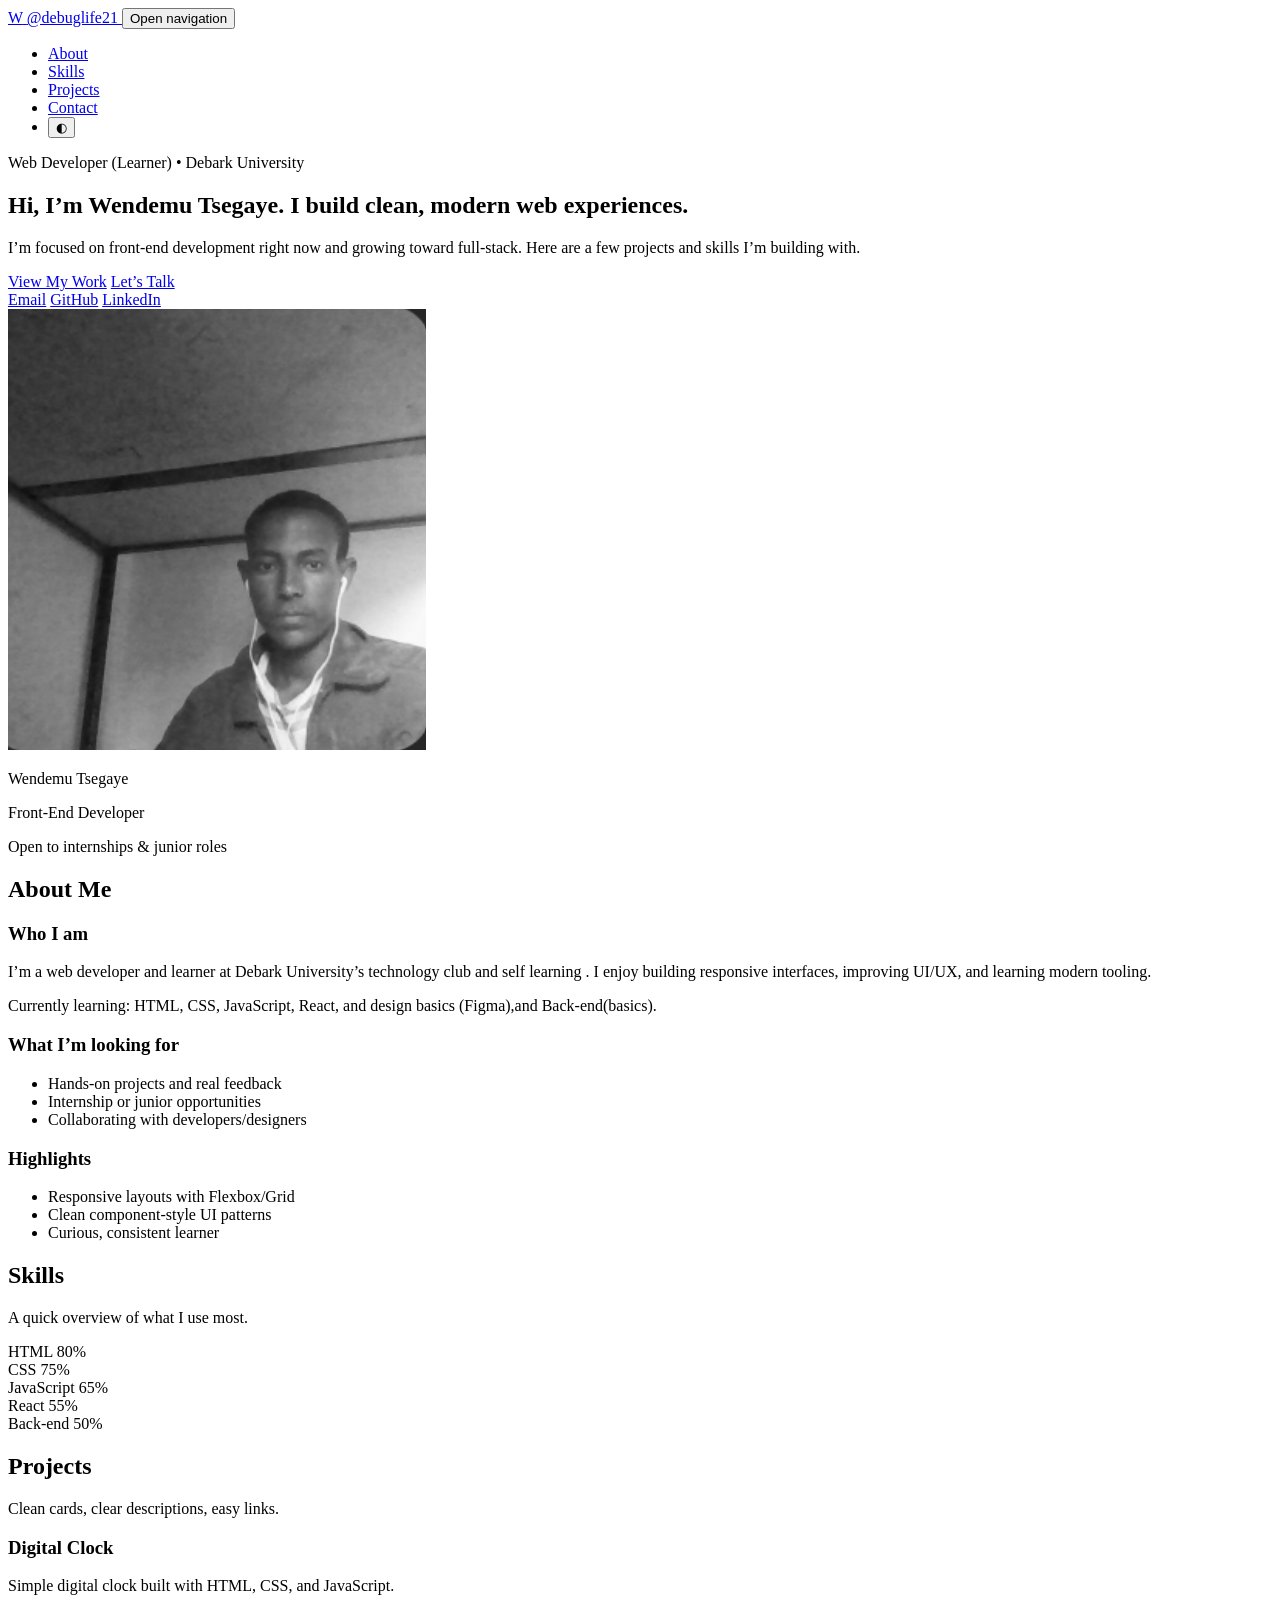
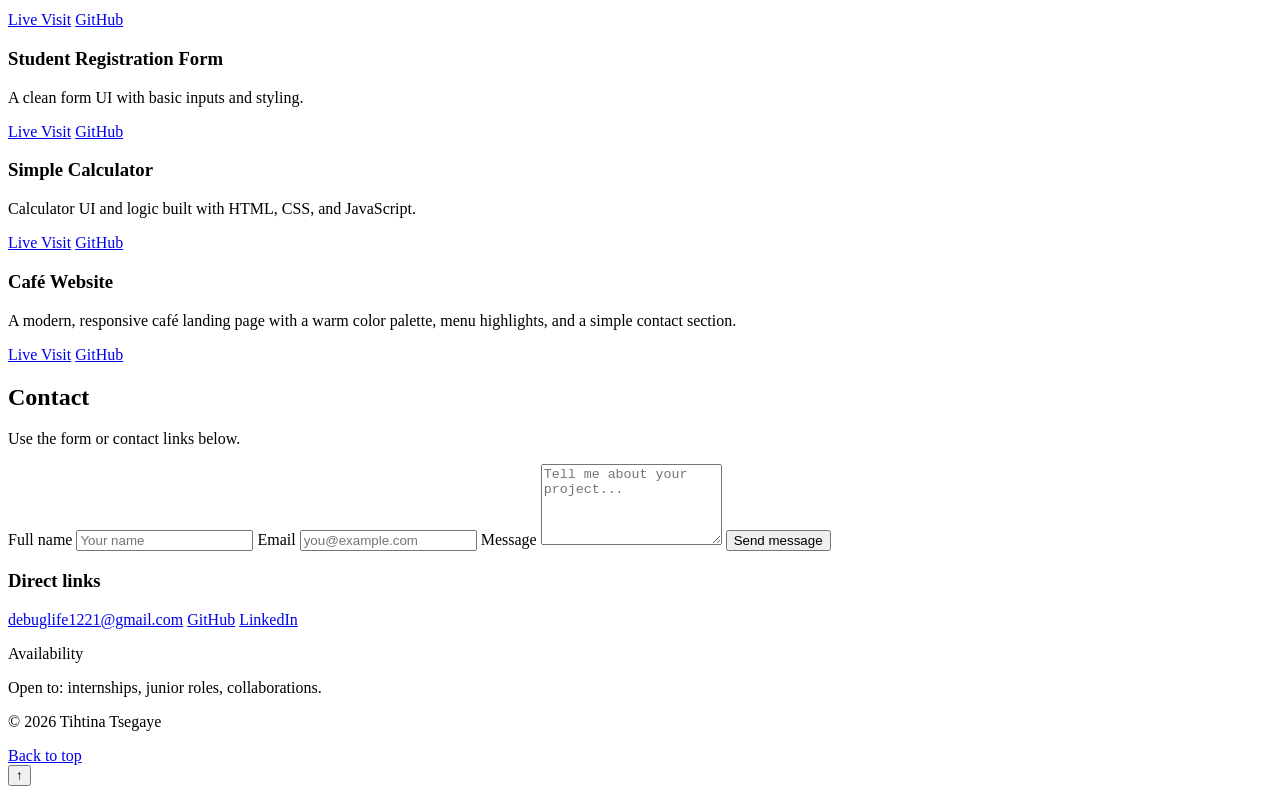
==== index.html @ 006a7dbe "update calculater and registration form" ====
<!doctype html>
<html lang="en">
<head>
  <meta charset="UTF-8" />
  <meta name="viewport" content="width=device-width,initial-scale=1" />
  <meta name="description" content="Wendmu Tsegaye — Portfolio" />
  <title>@debuglife21 | Portfolio</title>

  <!-- Google Fonts (Headings + Body) 
  <link rel="preconnect" href="https://fonts.googleapis.com" />
  <link rel="preconnect" href="https://fonts.gstatic.com" crossorigin />
  <link href="https://fonts.googleapis.com/css2?family=Inter:wght@400;500;600&family=Space+Grotesk:wght@500;600;700&display=swap" rel="stylesheet" />

  <link rel="stylesheet" href="port.css" />
</head>

<body>
  <!-- Sticky Navbar -->
  <header class="site-header">
    <nav class="nav" aria-label="Primary">
      <a class="brand" href="#top" aria-label="Go to top">
        <span class="brand-mark" aria-hidden="true">W</span>
        <span class="brand-text">@debuglife21</span>
      </a>

      <button class="nav-toggle" type="button" aria-expanded="false" aria-controls="nav-links">
        <span class="sr-only">Open navigation</span>
        <span class="nav-toggle-bars" aria-hidden="true"></span>
      </button>

      <ul id="nav-links" class="nav-links">
        <li><a href="#about">About</a></li>
        <li><a href="#skills">Skills</a></li>
        <li><a href="#projects">Projects</a></li>
        <li><a class="nav-cta" href="#contact">Contact</a></li>
        <li>
          <!-- Dark-mode friendly (toggle is optional but modern). -->
          <button id="themeToggle" class="theme-toggle" type="button" aria-label="Toggle theme">
            <span class="theme-icon" aria-hidden="true">◐</span>
          </button>
        </li>
      </ul>
    </nav>
  </header>

  <main id="top">
    <!-- Hero -->
    <section class="section hero">
      <div class="container hero-grid">
        <div class="reveal">
          <p class="eyebrow">Web Developer (Learner) • Debark University</p>
          <h1 class="hero-title">
            Hi, I’m <span class="accent">Wendemu Tsegaye</span>.
            I build clean, modern web experiences.
          </h1>
          <p class="hero-subtitle">
            I’m focused on front‑end development right now and growing toward full‑stack.
            Here are a few projects and skills I’m building with.
          </p>

          <div class="hero-actions">
            <a class="button primary" href="#projects">View My Work</a>
            <a class="button ghost" href="#contact">Let’s Talk</a>
          </div>

          <div class="hero-links" aria-label="Quick links">
            <a class="chip" href="https://google.com/debuglife1221@gmail.com" title="Email">Email</a>
            <a class="chip" href="https://github.com/debug-life21" target="_blank" rel="noreferrer">GitHub</a>
            <a class="chip" href="https://linkedin.com/in/your-linkedin" target="_blank" rel="noreferrer">LinkedIn</a>
          </div>
        </div>

        <!-- Photo placeholder (add a real image later) -->
        <div class="hero-card reveal" aria-label="Profile card">
          <div class="avatar" role="img" aria-label="Profile photo placeholder">
            <img src="image.png" alt="peronal image ." >
          </div>
          <div class="hero-card-meta">
            <p class="hero-card-name">Wendemu Tsegaye</p>
            <p class="hero-card-role">Front‑End Developer</p>
            <p class="hero-card-note">Open to internships & junior roles</p>
          </div>
        </div>
      </div>

      <div class="hero-bg" aria-hidden="true"></div>
    </section>

    <!-- About -->
    <section id="about" class="section">
      <div class="container">
        <div class="section-head reveal">
          <h2>About Me</h2>
       
        </div>

        <div class="about-grid">
          <div class="about-card reveal">
            <h3>Who I am</h3>
            <p>
              I’m a web developer and learner at Debark University’s technology club and self learning .
              I enjoy building responsive interfaces, improving UI/UX, and learning modern tooling.
            </p>
            <p>
              Currently learning: HTML, CSS, JavaScript, React, and design basics (Figma),and Back-end(basics).
            </p>
          </div>

          <div class="about-card reveal">
            <h3>What I’m looking for</h3>
            <ul class="list">
              <li>Hands‑on projects and real feedback</li>
              <li>Internship or junior opportunities</li>
              <li>Collaborating with developers/designers</li>
            </ul>
          </div>

          <div class="about-card reveal">
            <h3>Highlights</h3>
            <ul class="list">
              <li>Responsive layouts with Flexbox/Grid</li>
              <li>Clean component‑style UI patterns</li>
              <li>Curious, consistent learner</li>
            </ul>
          </div>
        </div>
      </div>
    </section>

    <!-- Skills -->
    <section id="skills" class="section alt">
      <div class="container">
        <div class="section-head reveal">
          <h2>Skills</h2>
          <p class="muted">A quick overview of what I use most.</p>
        </div>

        <div class="skills-grid">
          <!-- Use bars (clean + readable). Adjust % as you improve. -->
          <div class="skill reveal">
            <div class="skill-top">
              <span class="skill-name">HTML</span>
              <span class="skill-level">80%</span>
            </div>
            <div class="bar" aria-hidden="true"><span style="width: 80%"></span></div>
          </div>

          <div class="skill reveal">
            <div class="skill-top">
              <span class="skill-name">CSS</span>
              <span class="skill-level">75%</span>
            </div>
            <div class="bar" aria-hidden="true"><span style="width: 75%"></span></div>
          </div>

          <div class="skill reveal">
            <div class="skill-top">
              <span class="skill-name">JavaScript</span>
              <span class="skill-level">65%</span>
            </div>
            <div class="bar" aria-hidden="true"><span style="width: 65%"></span></div>
          </div>

          <div class="skill reveal">
            <div class="skill-top">
              <span class="skill-name">React</span>
              <span class="skill-level">55%</span>
            </div>
            <div class="bar" aria-hidden="true"><span style="width: 55%"></span></div>
          </div>

          <div class="skill reveal">
            <div class="skill-top">
              <span class="skill-name">Back-end</span>
              <span class="skill-level">50%</span>
            </div>
            <div class="bar" aria-hidden="true"><span style="width: 50%"></span></div>
          </div>
        </div>
      </div>
    </section>

    <!-- Projects -->
    <section id="projects" class="section">
      <div class="container">
        <div class="section-head reveal">
          <h2>Projects</h2>
          <p class="muted">Clean cards, clear descriptions, easy links.</p>
        </div>

        <div class="projects-grid">
          <!-- Local project pages you already have -->
          <article class="project reveal">
            <div class="thumb thumb-1" aria-hidden="true"></div>
            <div class="project-body">
              <h3>Digital Clock</h3>
              <p>Simple digital clock built with HTML, CSS, and JavaScript.</p>
              <div class="project-links">
                <a class="link" href="digitalclock.html">Live Visit</a>
                <a class="link" href="https://github.com/debug-life21" target="_blank" rel="noreferrer">GitHub</a>
              </div>
            </div>
          </article>

          <article class="project reveal">
            <div class="thumb thumb-2" aria-hidden="true"></div>
            <div class="project-body">
              <h3>Student Registration Form</h3>
              <p>A clean form UI with basic inputs and styling.</p>
              <div class="project-links">
                <a class="link" href="student registration.html">Live Visit</a>
                <a class="link" href="https://github.com/debug-life21" target="_blank" rel="noreferrer">GitHub</a>
              </div>
            </div>
          </article>

          <article class="project reveal">
            <div class="thumb thumb-3" aria-hidden="true"></div>
            <div class="project-body">
              <h3>Simple Calculator</h3>
              <p>Calculator UI and logic built with HTML, CSS, and JavaScript.</p>
              <div class="project-links">
                <a class="link" href="calcu.html">Live Visit</a>
                <a class="link" href="https://github.com/debug-life21" target="_blank" rel="noreferrer">GitHub</a>
              </div>
            </div>
          </article>

          <article class="project reveal">
            <div class="thumb thumb-5" aria-hidden="true"></div>
            <div class="project-body">
              <h3>Café Website</h3>
              <p>
                A modern, responsive café landing page with a warm color palette,
                menu highlights, and a simple contact section.
              </p>
              <div class="project-links">
                <!-- Update these URLs to your real links -->
                <a class="link" href="dku_cafe/cafe/index.php">Live Visit</a>
                <a class="link" href="https://github.com/debug-life21" target="_blank" rel="noreferrer">
                  GitHub
                </a>
              </div>
            </div>
          </article>
        </div>
      </div>
    </section>
  
<!-- Contact -->
    <section id="contact" class="section">
      <div class="container">
        <div class="section-head reveal">
          <h2>Contact</h2>
          <p class="muted">Use the form or contact links below.</p>
        </div>

        <div class="contact-grid">
          <!-- Note: without a backend, this form won’t actually send anywhere.
               Keep it for UI, and use the direct links. -->
          <form class="contact-card reveal" action="#" method="post">
            <label>
              Full name
              <input type="text" name="name" autocomplete="name" placeholder="Your name" required />
            </label>

            <label>
              Email
              <input type="email" name="email" autocomplete="email" placeholder="you@example.com" required />
            </label>

            <label>
              Message
              <textarea name="message" rows="5" placeholder="Tell me about your project..." required></textarea>
            </label>

            <button class="button primary" type="submit">Send message</button>
            
          </form>

          <aside class="contact-card reveal">
            <h3>Direct links</h3>
            <div class="contact-links">
              <a class="contact-link" href="mailto:debuglife1221@gmail.com">debuglife1221@gmail.com</a>
              <a class="contact-link" href="https://github.com/debug-life21" target="_blank" rel="noreferrer">GitHub</a>
              <a class="contact-link" href="https://linkedin.com/in/your-linkedin" target="_blank" rel="noreferrer">LinkedIn</a>
            </div>

            <div class="availability">
              <p class="availability-title">Availability</p>
              <p class="muted">Open to: internships, junior roles, collaborations.</p>
            </div>
          </aside>
        </div>
      </div>
    </section>
  </main>

  <footer class="footer">
    <div class="container footer-inner">
      <p>© <span id="year"></span> Tihtina Tsegaye</p>
      <a class="link" href="#top">Back to top</a>
    </div>
  </footer>

  <!-- Back to top button -->
  <button id="backToTop" class="back-to-top" type="button" aria-label="Back to top">
    ↑
  </button>

  <script src="port.js"></script>
</body>
</html>
---- port.css ----
/* Modern, dark-mode friendly design with subtle animations.
   Accent color is customizable via --accent. */

   :root {
    --bg: #0b1020;
    --bg-2: #0f1730;
    --surface: rgba(255, 255, 255, 0.06);
    --surface-2: rgba(255, 255, 255, 0.1);
    --text: rgba(255, 255, 255, 0.92);
    --muted: rgba(255, 255, 255, 0.72);
    --border: rgba(255, 255, 255, 0.12);
  
    --accent: #7c5cff;      /* bright, professional accent */
    --accent-2: #22c55e;    /* optional secondary */
  
    --shadow: 0 16px 50px rgba(0, 0, 0, 0.35);
    --radius: 16px;
  
    --font-body: "Inter", system-ui, -apple-system, Segoe UI, Roboto, Arial, sans-serif;
    --font-head: "Space Grotesk", system-ui, -apple-system, Segoe UI, Roboto, Arial, sans-serif;
  
    --nav-h: 72px;
  }
  
  /* Light mode (optional via toggle). */
  :root[data-theme="light"] {
    --bg: #f7f8fb;
    --bg-2: #eef1f8;
    --surface: rgba(10, 20, 40, 0.05);
    --surface-2: rgba(10, 20, 40, 0.08);
    --text: rgba(10, 20, 40, 0.92);
    --muted: rgba(10, 20, 40, 0.72);
    --border: rgba(10, 20, 40, 0.12);
    --shadow: 0 16px 50px rgba(10, 20, 40, 0.12);
  }
  
  * { box-sizing: border-box; }
  html { scroll-behavior: smooth; }
  body {
    margin: 0;
    font-family: var(--font-body);
    color: var(--text);
    background: radial-gradient(1100px 600px at 15% 0%, rgba(124, 92, 255, 0.30), transparent 60%),
                radial-gradient(900px 500px at 85% 10%, rgba(34, 197, 94, 0.12), transparent 55%),
                linear-gradient(180deg, var(--bg), var(--bg-2));
    line-height: 1.6;
  }
  
  a { color: inherit; text-decoration: none; }
  ul { list-style: none; padding: 0; margin: 0; }
  
  .container {
    width: min(1100px, calc(100% - 2rem));
    margin: 0 auto;
  }
  
  /* Accessibility helpers */
  .sr-only {
    position: absolute;
    width: 1px;
    height: 1px;
    padding: 0;
    margin: -1px;
    overflow: hidden;
    clip: rect(0, 0, 0, 0);
    white-space: nowrap;
    border: 0;
  }
  
  .section { padding: 84px 0; }
  .section.alt { background: rgba(0, 0, 0, 0.12); }
  
  .section-head h2 {
    font-family: var(--font-head);
    letter-spacing: -0.02em;
    font-size: clamp(1.6rem, 3vw, 2.1rem);
    margin: 0 0 0.25rem;
  }
  .section-head .muted { margin: 0 0 1.5rem; }
  
  .muted { color: var(--muted); }
  
  /* Sticky navbar */
  .site-header {
    position: sticky;
    top: 0;
    z-index: 50;
    height: var(--nav-h);
    display: flex;
    align-items: center;
    backdrop-filter: blur(10px);
    background: rgba(10, 14, 28, 0.6);
    border-bottom: 1px solid var(--border);
  }
  :root[data-theme="light"] .site-header {
    background: rgba(247, 248, 251, 0.75);
  }
  
  .nav {
    width: min(1100px, calc(100% - 2rem));
    margin: 0 auto;
    display: flex;
    align-items: center;
    justify-content: space-between;
    gap: 1rem;
  }
  .brand {
    display: inline-flex;
    align-items: center;
    gap: 0.6rem;
    font-family: var(--font-head);
    font-weight: 700;
  }
  .brand-mark {
    width: 36px;
    height: 36px;
    display: grid;
    place-items: center;
    border-radius: 12px;
    background: linear-gradient(135deg, rgba(124, 92, 255, 0.85), rgba(34, 197, 94, 0.35));
    box-shadow: var(--shadow);
  }
  .brand-text { opacity: 0.95; }
  
  .nav-links {
    display: flex;
    align-items: center;
    gap: 0.4rem;
  }
  .nav-links a, .theme-toggle {
    padding: 10px 12px;
    border-radius: 12px;
    color: var(--muted);
    font-weight: 500;
  }
  .nav-links a:hover, .theme-toggle:hover {
    color: var(--text);
    background: var(--surface);
  }
  .nav-cta {
    color: var(--text) !important;
    background: rgba(124, 92, 255, 0.22);
    border: 1px solid rgba(124, 92, 255, 0.35);
  }
  .nav-cta:hover { background: rgba(124, 92, 255, 0.30); }
  
  .theme-toggle {
    border: 1px solid var(--border);
    background: transparent;
    cursor: pointer;
  }
  .theme-icon { display: inline-block; transform: translateY(-1px); }
  
  /* Mobile nav */
  .nav-toggle {
    display: none;
    border: 1px solid var(--border);
    background: transparent;
    color: var(--text);
    padding: 10px 12px;
    border-radius: 12px;
    cursor: pointer;
  }
  .nav-toggle-bars {
    display: block;
    width: 18px;
    height: 2px;
    background: var(--text);
    position: relative;
  }
  .nav-toggle-bars::before,
  .nav-toggle-bars::after {
    content: "";
    position: absolute;
    left: 0;
    width: 18px;
    height: 2px;
    background: var(--text);
  }
  .nav-toggle-bars::before { top: -6px; }
  .nav-toggle-bars::after { top: 6px; }
  
  /* Hero */
  .hero {
    position: relative;
    padding-top: 44px;
    overflow: hidden;
  }
  .hero-bg {
    position: absolute;
    inset: 0;
    background:
      radial-gradient(900px 400px at 20% 30%, rgba(124, 92, 255, 0.22), transparent 60%),
      radial-gradient(800px 420px at 90% 20%, rgba(34, 197, 94, 0.10), transparent 55%);
    pointer-events: none;
  }
  .hero-grid {
    position: relative;
    display: grid;
    grid-template-columns: 1.2fr 0.8fr;
    gap: 2.25rem;
    align-items: center;
  }
  .eyebrow {
    margin: 0 0 0.75rem;
    color: var(--muted);
    letter-spacing: 0.04em;
    text-transform: uppercase;
    font-size: 0.9rem;
  }
  .hero-title {
    font-family: var(--font-head);
    margin: 0 0 0.75rem;
    letter-spacing: -0.03em;
    line-height: 1.1;
    font-size: clamp(2.1rem, 4vw, 3.2rem);
  }
  .accent {
    background: linear-gradient(135deg, var(--accent), rgba(34, 197, 94, 0.9));
    -webkit-background-clip: text;
    background-clip: text;
    color: transparent;
  }
  .hero-subtitle {
    margin: 0 0 1.25rem;
    color: var(--muted);
    font-size: 1.05rem;
    max-width: 60ch;
  }
  .hero-actions { display: flex; gap: 0.8rem; flex-wrap: wrap; margin: 1.2rem 0 1.25rem; }
  
  .button {
    display: inline-flex;
    align-items: center;
    justify-content: center;
    gap: 0.5rem;
    padding: 12px 16px;
    border-radius: 14px;
    border: 1px solid var(--border);
    font-weight: 600;
  }
  .button.primary {
    border-color: rgba(124, 92, 255, 0.45);
    background: rgba(124, 92, 255, 0.22);
  }
  .button.primary:hover { background: rgba(124, 92, 255, 0.30); }
  .button.ghost:hover { background: var(--surface); }
  
  .hero-links { display: flex; gap: 0.6rem; flex-wrap: wrap; }
  .chip {
    border: 1px solid var(--border);
    background: rgba(255, 255, 255, 0.02);
    padding: 8px 10px;
    border-radius: 999px;
    color: var(--muted);
  }
  .chip:hover { color: var(--text); background: var(--surface); }
  
  .hero-card {
    border: 1px solid var(--border);
    background: rgba(255, 255, 255, 0.04);
    border-radius: var(--radius);
    box-shadow: var(--shadow);
    padding: 18px;
  }
  .avatar {
    width: 100%;
    aspect-ratio: 1 / 1;
    border-radius: calc(var(--radius) - 4px);
    border: 1px solid var(--border);
    background:
      radial-gradient(900px 400px at 20% 30%, rgba(124, 92, 255, 0.35), transparent 60%),
      radial-gradient(700px 360px at 90% 20%, rgba(34, 197, 94, 0.16), transparent 55%),
      linear-gradient(135deg, rgba(255,255,255,0.06), rgba(255,255,255,0.02));
    overflow: hidden;
  }
  .avatar img {
    width: 100%;
    height: 100%;
    object-fit: cover;
    display: block;
  }
  .hero-card-meta { margin-top: 12px; }
  .hero-card-name { margin: 0; font-weight: 700; font-family: var(--font-head); }
  .hero-card-role { margin: 0.15rem 0; color: var(--muted); }
  .hero-card-note { margin: 0.25rem 0 0; color: var(--muted); font-size: 0.95rem; }
  
  /* About */
  .about-grid {
    display: grid;
    grid-template-columns: repeat(3, 1fr);
    gap: 1rem;
  }
  .about-card {
    border: 1px solid var(--border);
    background: rgba(255, 255, 255, 0.04);
    border-radius: var(--radius);
    padding: 18px;
  }
  .about-card h3 {
    margin: 0 0 0.5rem;
    font-family: var(--font-head);
    letter-spacing: -0.02em;
  }
  .list { margin: 0; padding-left: 1.1rem; color: var(--muted); }
  .list li { margin: 0.35rem 0; }
  
  /* Skills */
  .skills-grid {
    display: grid;
    grid-template-columns: repeat(2, 1fr);
    gap: 0.9rem;
  }
  .skill {
    border: 1px solid var(--border);
    background: rgba(255, 255, 255, 0.04);
    border-radius: var(--radius);
    padding: 16px;
  }
  .skill-top {
    display: flex;
    align-items: baseline;
    justify-content: space-between;
    gap: 1rem;
    margin-bottom: 10px;
  }
  .skill-name { font-weight: 700; font-family: var(--font-head); }
  .skill-level { color: var(--muted); font-size: 0.95rem; }
  .bar {
    height: 10px;
    border-radius: 999px;
    background: rgba(255, 255, 255, 0.08);
    border: 1px solid var(--border);
    overflow: hidden;
  }
  .bar span {
    display: block;
    height: 100%;
    border-radius: 999px;
    background: linear-gradient(90deg, rgba(124, 92, 255, 0.95), rgba(34, 197, 94, 0.7));
  }
  
  /* Projects */
  .projects-grid {
    display: grid;
    grid-template-columns: repeat(2, 1fr);
    gap: 1rem;
  }
  .project {
    border: 1px solid var(--border);
    background: rgba(255, 255, 255, 0.04);
    border-radius: var(--radius);
    overflow: hidden;
    box-shadow: var(--shadow);
  }
  .thumb {
    height: 160px;
    background: linear-gradient(135deg, rgba(124, 92, 255, 0.35), rgba(34, 197, 94, 0.12));
    border-bottom: 1px solid var(--border);
  }
  .thumb-1 { background: radial-gradient(600px 260px at 20% 20%, rgba(124, 92, 255, 0.55), transparent 55%), linear-gradient(135deg, rgba(255,255,255,0.05), rgba(255,255,255,0.02)); }
  .thumb-2 { background: radial-gradient(600px 260px at 80% 30%, rgba(34, 197, 94, 0.35), transparent 55%), linear-gradient(135deg, rgba(255,255,255,0.05), rgba(255,255,255,0.02)); }
  .thumb-3 { background: radial-gradient(600px 260px at 25% 70%, rgba(124, 92, 255, 0.40), transparent 60%), linear-gradient(135deg, rgba(255,255,255,0.05), rgba(255,255,255,0.02)); }
  .thumb-5 {
    background:
      radial-gradient(600px 260px at 30% 30%, rgba(248, 180, 80, 0.65), transparent 55%),
      radial-gradient(600px 260px at 80% 70%, rgba(124, 92, 255, 0.25), transparent 55%),
      linear-gradient(135deg, rgba(255, 255, 255, 0.05), rgba(255, 255, 255, 0.02));
  }
  .project-body { padding: 16px; }
  .project-body h3 {
    margin: 0 0 0.4rem;
    font-family: var(--font-head);
    letter-spacing: -0.02em;
  }
  .project-body p { margin: 0 0 0.9rem; color: var(--muted); }
  .project-links { display: flex; gap: 0.7rem; flex-wrap: wrap; }
  .link {
    color: rgba(124, 92, 255, 0.95);
    font-weight: 600;
  }
  .link:hover { text-decoration: underline; }
  
  /* Contact */
  .contact-grid {
    display: grid;
    grid-template-columns: 1.1fr 0.9fr;
    gap: 1rem;
  }
  .contact-card {
    border: 1px solid var(--border);
    background: rgba(255, 255, 255, 0.04);
    border-radius: var(--radius);
    padding: 18px;
  }
  .contact-card h3 {
    margin: 0 0 0.75rem;
    font-family: var(--font-head);
  }
  label { display: grid; gap: 0.45rem; margin-bottom: 0.85rem; color: var(--muted); }
  input, textarea {
    width: 100%;
    border-radius: 14px;
    border: 1px solid var(--border);
    padding: 12px 12px;
    background: rgba(0, 0, 0, 0.18);
    color: var(--text);
    font: inherit;
  }
  :root[data-theme="light"] input,
  :root[data-theme="light"] textarea {
    background: rgba(255, 255, 255, 0.75);
  }
  input:focus, textarea:focus { outline: 2px solid rgba(124, 92, 255, 0.45); outline-offset: 2px; }
  
  .contact-links { display: grid; gap: 0.5rem; margin: 0.75rem 0 1rem; }
  .contact-link {
    padding: 12px 12px;
    border-radius: 14px;
    border: 1px solid var(--border);
    background: rgba(255, 255, 255, 0.02);
    color: var(--muted);
  }
  .contact-link:hover { color: var(--text); background: var(--surface); }
  
  .availability {
    border-top: 1px solid var(--border);
    padding-top: 12px;
  }
  .availability-title {
    margin: 0 0 0.25rem;
    font-weight: 700;
    font-family: var(--font-head);
  }
  
  /* Footer */
  .footer {
    border-top: 1px solid var(--border);
    padding: 24px 0;
    background: rgba(0, 0, 0, 0.12);
  }
  .footer-inner {
    display: flex;
    align-items: center;
    justify-content: space-between;
    gap: 1rem;
    color: var(--muted);
  }
  
  /* Back to top */
  .back-to-top {
    position: fixed;
    right: 16px;
    bottom: 16px;
    width: 46px;
    height: 46px;
    border-radius: 14px;
    border: 1px solid var(--border);
    background: rgba(255, 255, 255, 0.06);
    color: var(--text);
    cursor: pointer;
    opacity: 0;
    pointer-events: none;
    transform: translateY(8px);
    transition: opacity 180ms ease, transform 180ms ease, background 180ms ease;
  }
  .back-to-top.show {
    opacity: 1;
    pointer-events: auto;
    transform: translateY(0);
  }
  .back-to-top:hover { background: var(--surface); }
  
  /* Reveal on scroll (JS adds .in-view) */
  .reveal {
    opacity: 0;
    transform: translateY(14px);
    transition: opacity 520ms ease, transform 520ms ease;
  }
  .reveal.in-view {
    opacity: 1;
    transform: translateY(0);
  }
  
  @media (max-width: 920px) {
    .hero-grid { grid-template-columns: 1fr; }
    .about-grid { grid-template-columns: 1fr; }
    .skills-grid { grid-template-columns: 1fr; }
    .projects-grid { grid-template-columns: 1fr; }
    .contact-grid { grid-template-columns: 1fr; }
  }
  
  @media (max-width: 760px) {
    .nav-toggle { display: inline-flex; }
    .nav-links {
      position: absolute;
      top: var(--nav-h);
      right: 1rem;
      left: 1rem;
      display: none;
      flex-direction: column;
      align-items: stretch;
      gap: 0.2rem;
      padding: 0.6rem;
      border-radius: 16px;
      border: 1px solid var(--border);
      background: rgba(10, 14, 28, 0.9);
      backdrop-filter: blur(10px);
    }
    :root[data-theme="light"] .nav-links { background: rgba(247, 248, 251, 0.92); }
    .nav-links.open { display: flex; }
    .nav-links a, .theme-toggle { width: 100%; text-align: left; }
  }
  
  /* Additional mobile responsiveness for small screens */
  @media (max-width: 480px) {
    .section { padding: 60px 0; }
    .container { width: calc(100% - 1rem); }
    .hero { padding-top: 32px; }
    .hero-grid { gap: 1.5rem; }
    .hero-title { font-size: clamp(1.8rem, 5vw, 2.8rem); }
    .hero-subtitle { font-size: 1rem; }
    .hero-actions { margin: 1rem 0 1rem; }
    .hero-links { gap: 0.4rem; }
    .chip { padding: 6px 8px; font-size: 0.9rem; }
    .hero-card { padding: 14px; }
    .avatar { aspect-ratio: 1 / 1; }
    .about-card { padding: 14px; }
    .skill { padding: 12px; }
    .thumb { height: 120px; }
    .project-body { padding: 12px; }
    .contact-card { padding: 14px; }
    .footer { padding: 18px 0; }
    .footer-inner { flex-direction: column; gap: 0.5rem; text-align: center; }
    .back-to-top { right: 12px; bottom: 12px; width: 40px; height: 40px; }
  }
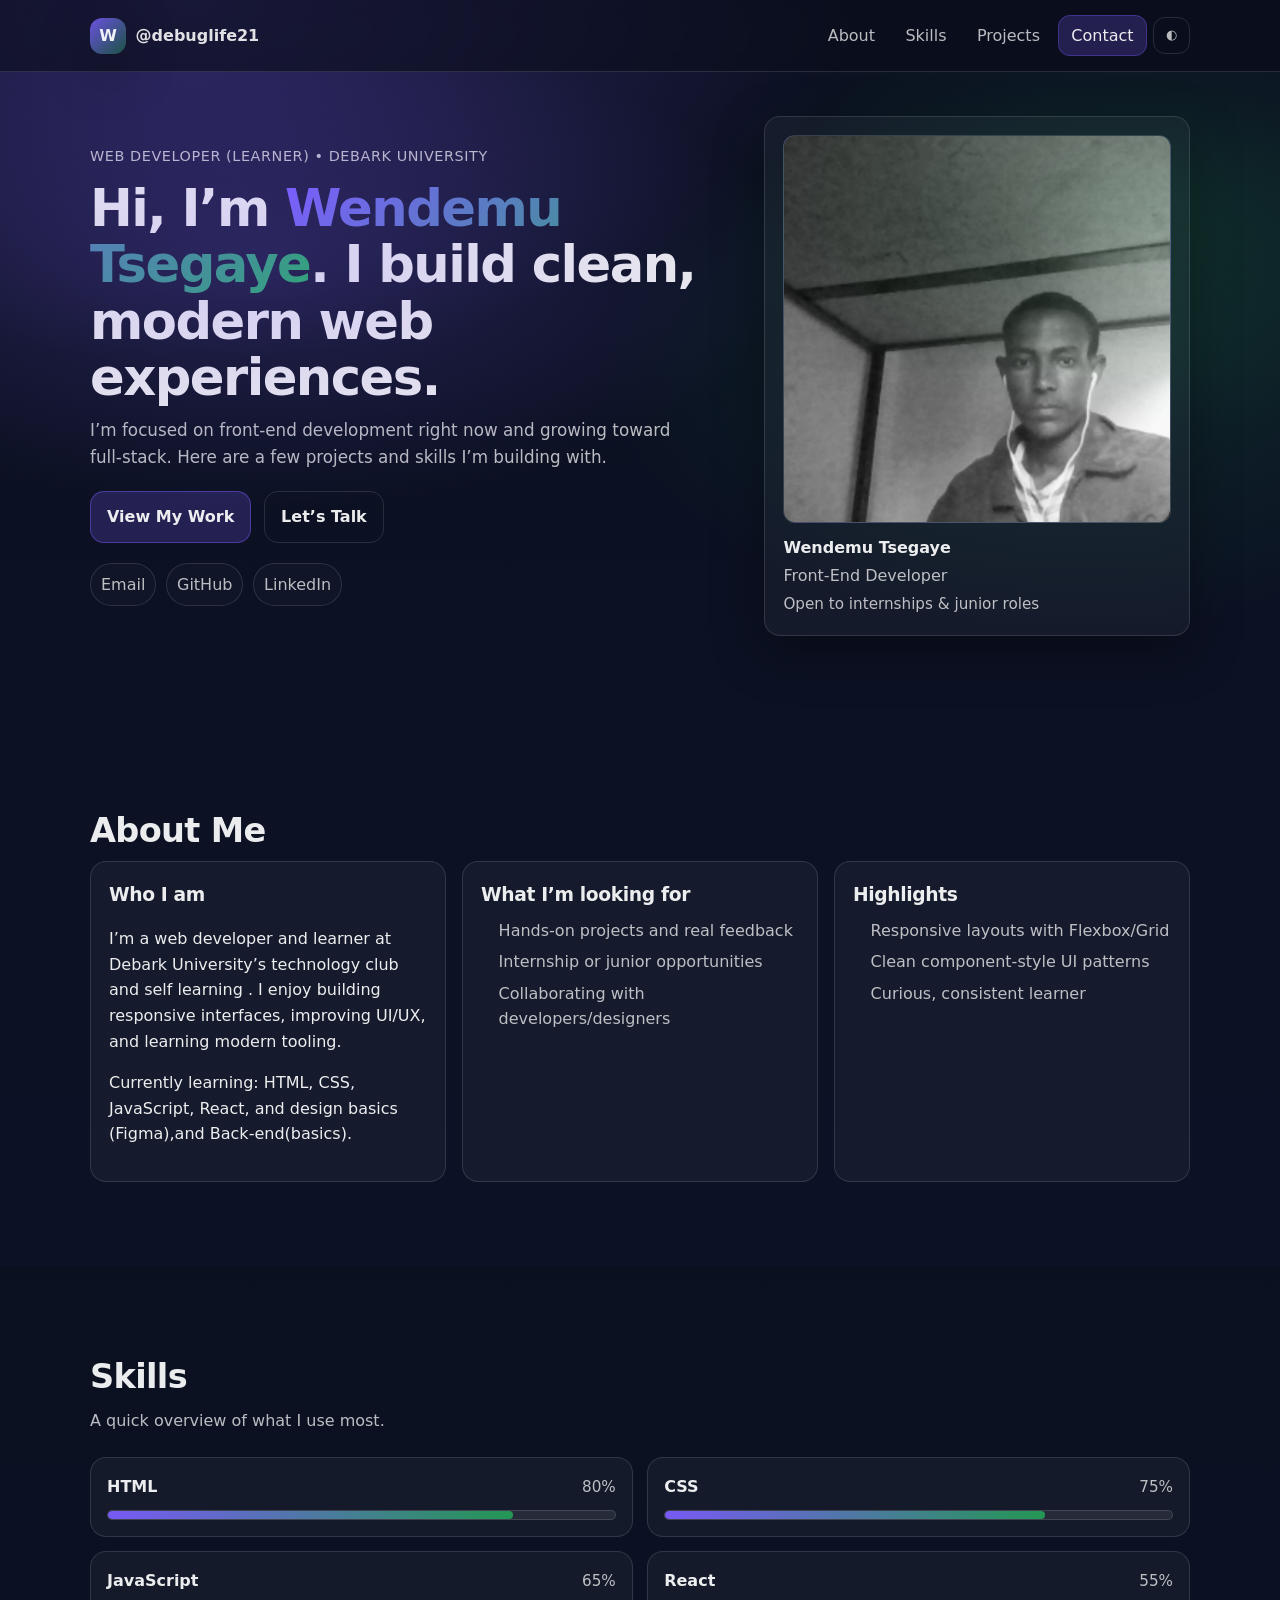
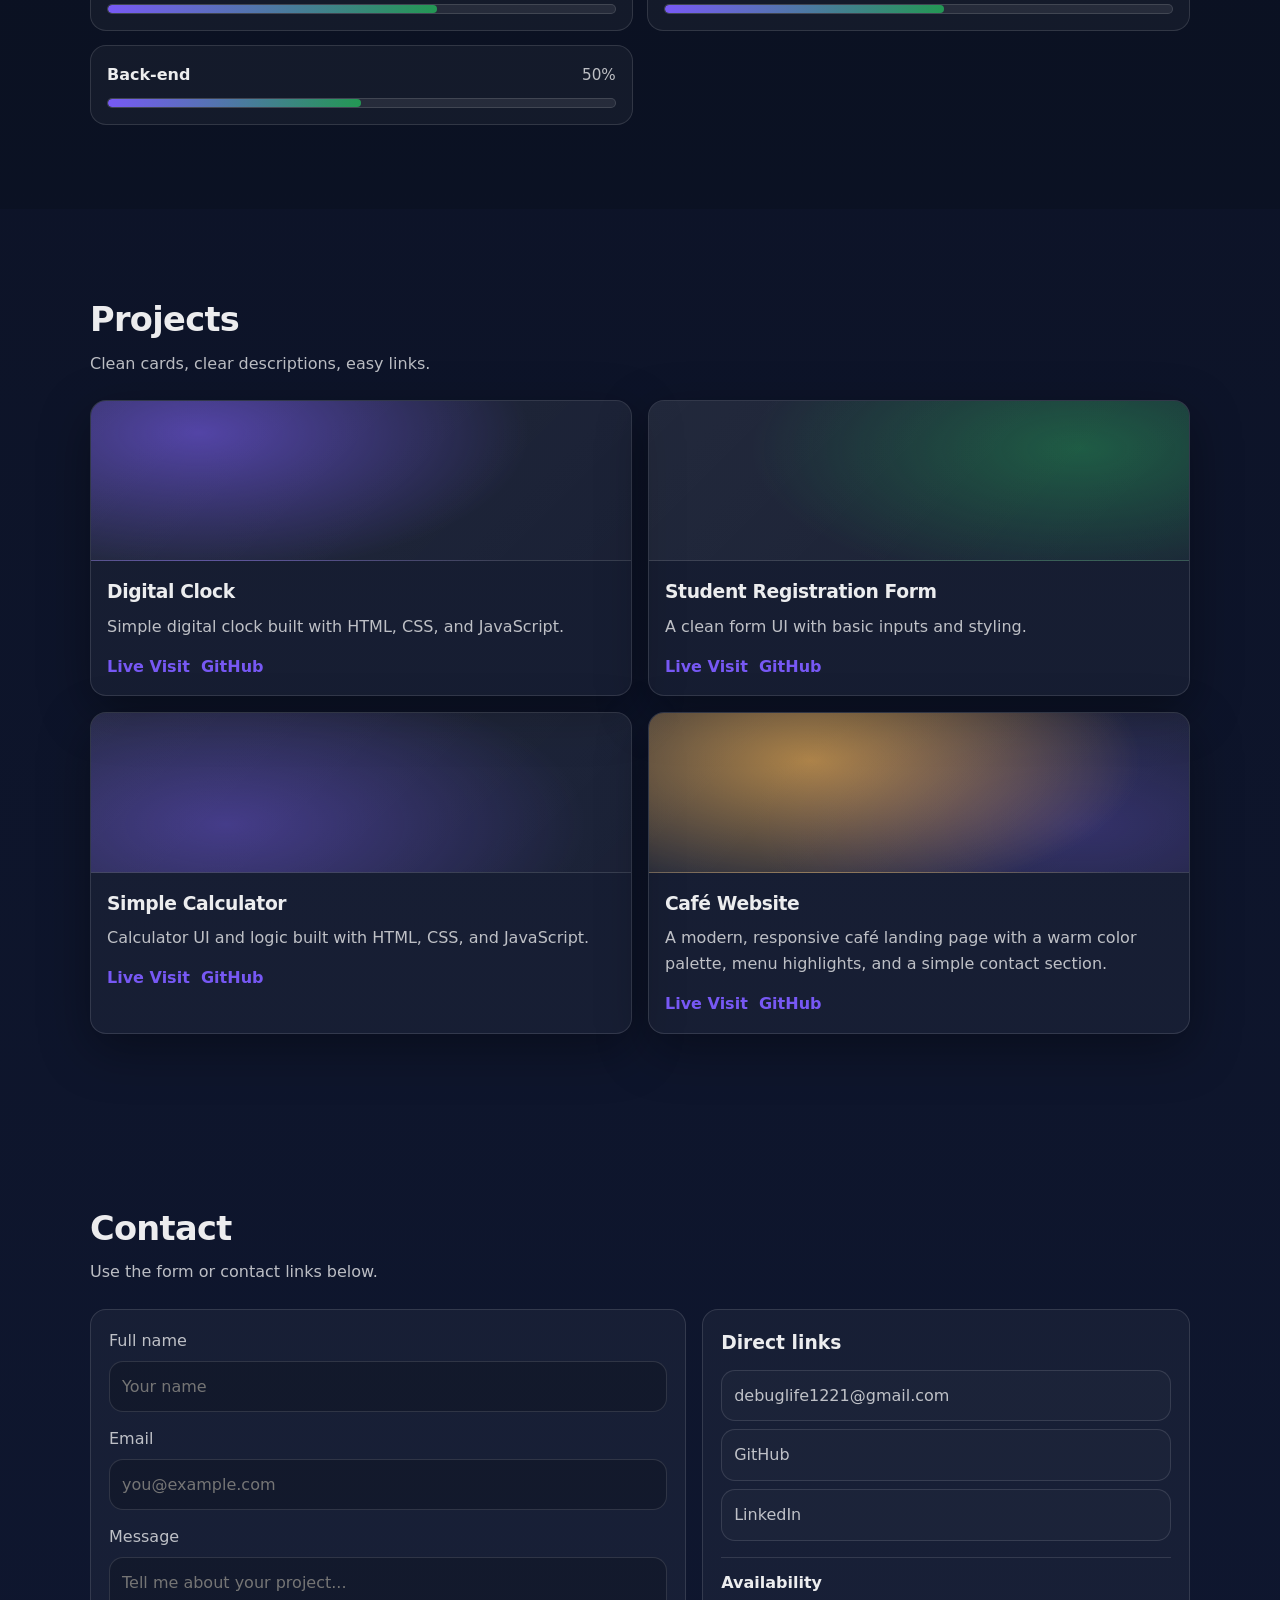
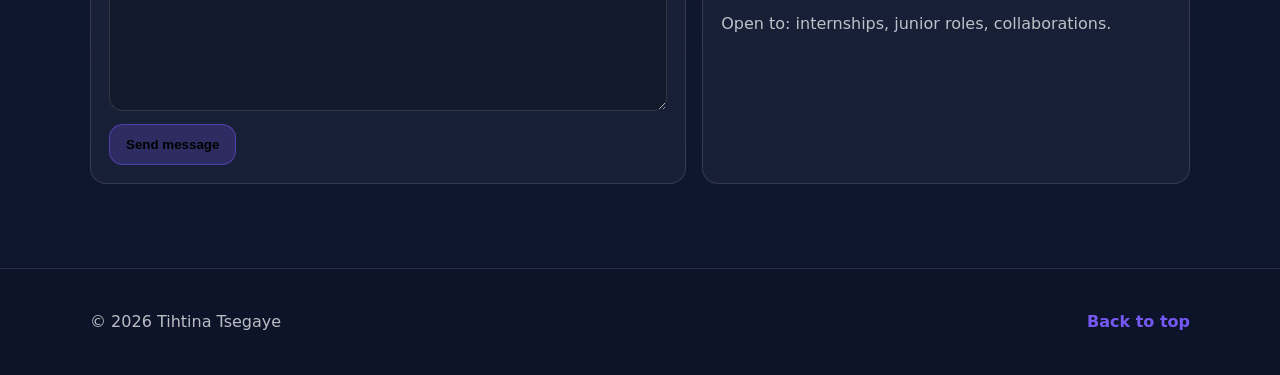
==== commit 14245cba: "update" ====
--- a/index.html
+++ b/index.html
@@ -10,7 +10,7 @@
   <link rel="preconnect" href="https://fonts.googleapis.com" />
   <link rel="preconnect" href="https://fonts.gstatic.com" crossorigin />
   <link href="https://fonts.googleapis.com/css2?family=Inter:wght@400;500;600&family=Space+Grotesk:wght@500;600;700&display=swap" rel="stylesheet" />
-
+-->
   <link rel="stylesheet" href="port.css" />
 </head>
 
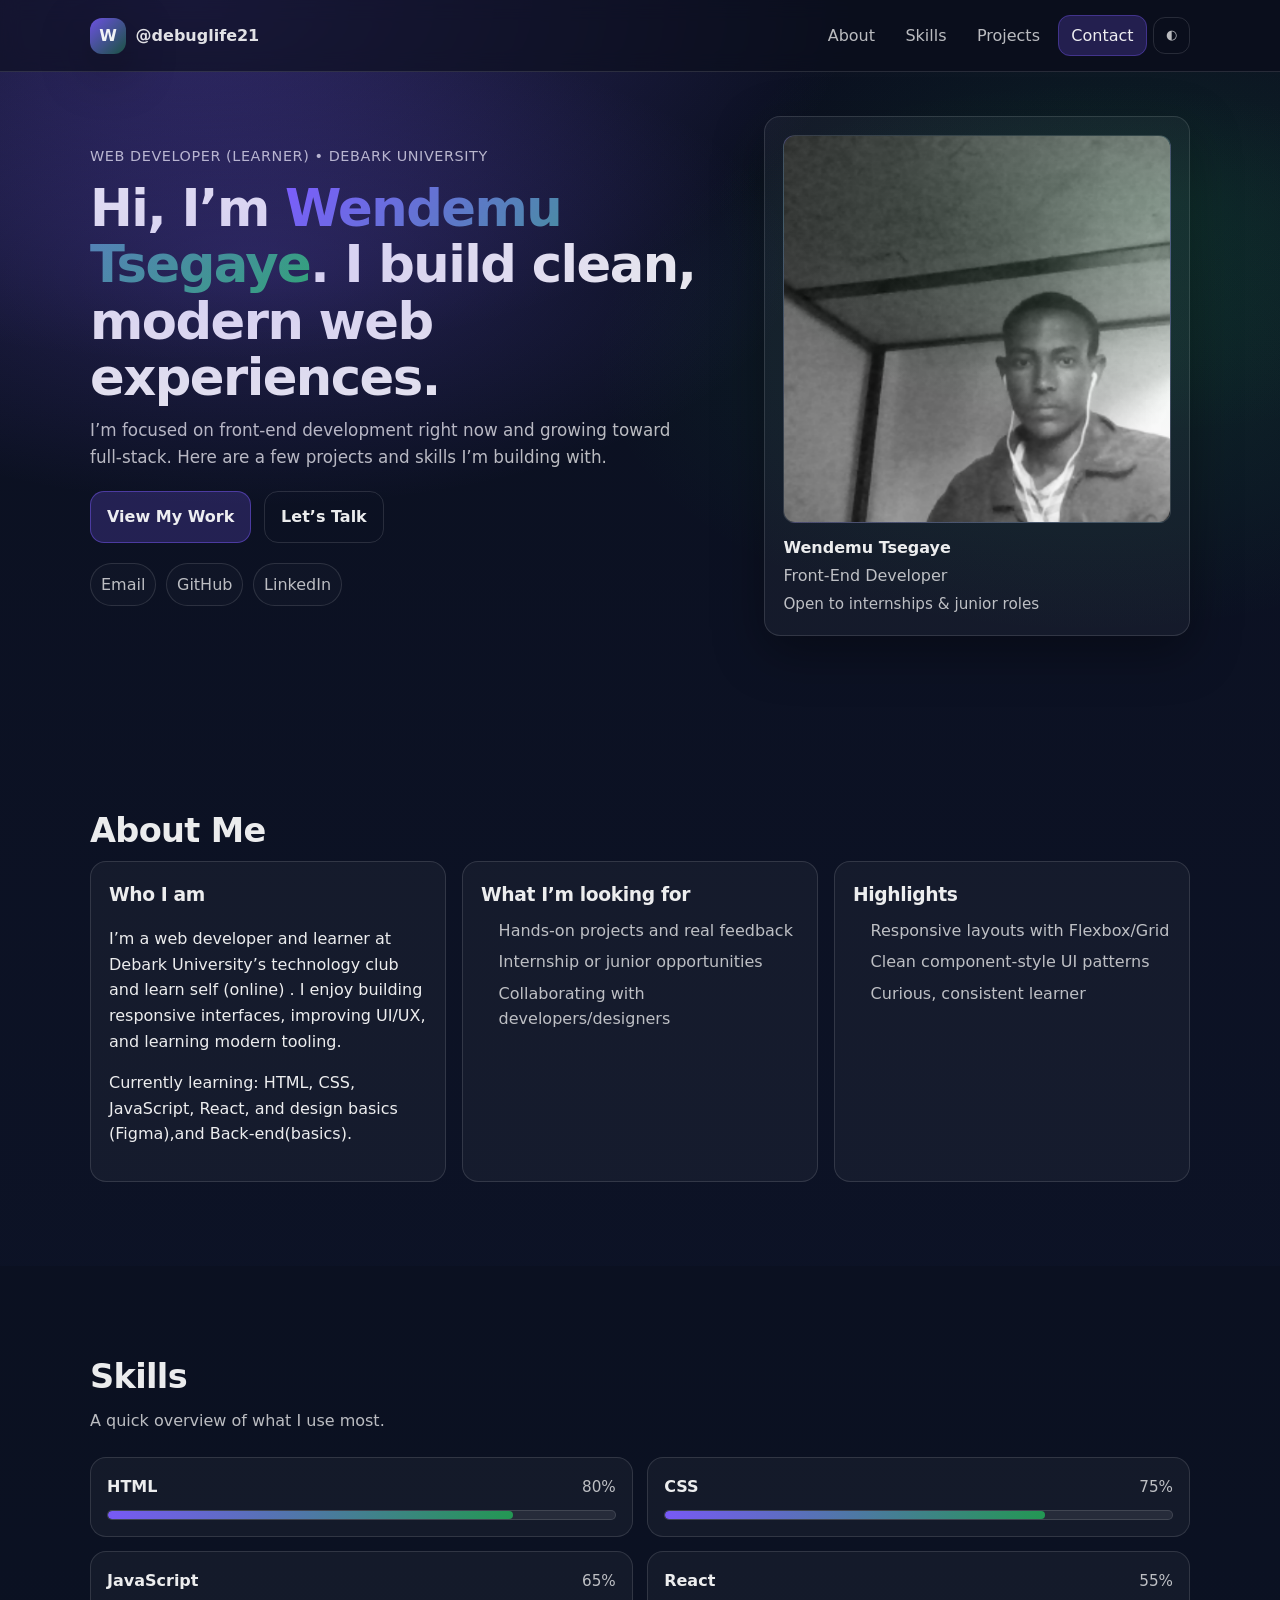
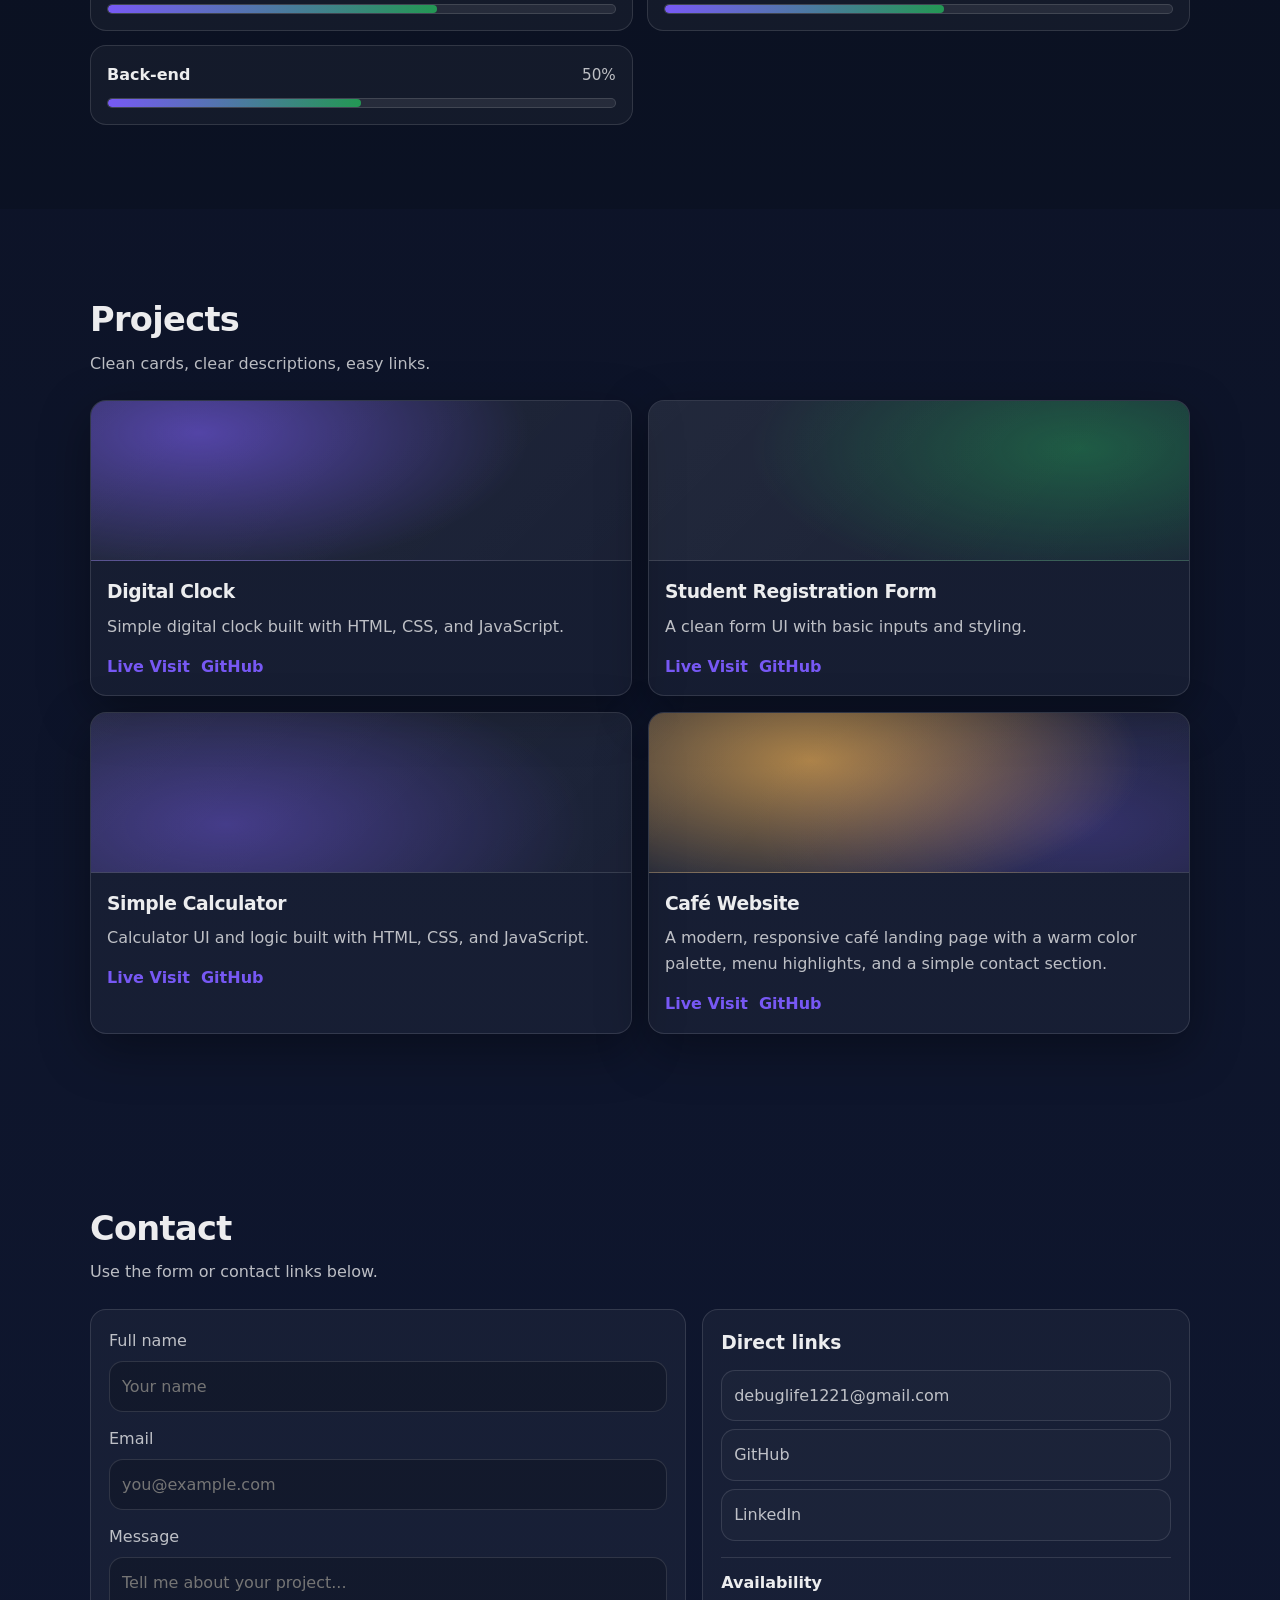
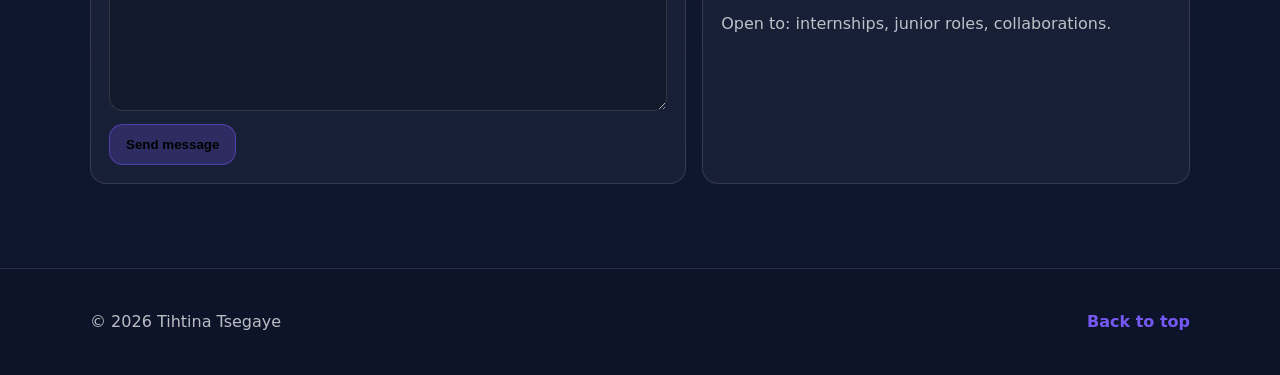
==== commit f08e786a: "update" ====
--- a/index.html
+++ b/index.html
@@ -98,7 +98,7 @@
           <div class="about-card reveal">
             <h3>Who I am</h3>
             <p>
-              I’m a web developer and learner at Debark University’s technology club and self learning .
+              I’m a web developer and learner at Debark University’s technology club and learn self (online) .
               I enjoy building responsive interfaces, improving UI/UX, and learning modern tooling.
             </p>
             <p>
@@ -196,7 +196,7 @@
               <h3>Digital Clock</h3>
               <p>Simple digital clock built with HTML, CSS, and JavaScript.</p>
               <div class="project-links">
-                <a class="link" href="digitalclock.html">Live Visit</a>
+                <a class="link" target="_blank" href="digitalclock.html">Live Visit</a>
                 <a class="link" href="https://github.com/debug-life21" target="_blank" rel="noreferrer">GitHub</a>
               </div>
             </div>
@@ -208,7 +208,7 @@
               <h3>Student Registration Form</h3>
               <p>A clean form UI with basic inputs and styling.</p>
               <div class="project-links">
-                <a class="link" href="student registration.html">Live Visit</a>
+                <a class="link" target="_blank" href="student registration.html">Live Visit</a>
                 <a class="link" href="https://github.com/debug-life21" target="_blank" rel="noreferrer">GitHub</a>
               </div>
             </div>
@@ -220,7 +220,7 @@
               <h3>Simple Calculator</h3>
               <p>Calculator UI and logic built with HTML, CSS, and JavaScript.</p>
               <div class="project-links">
-                <a class="link" href="calcu.html">Live Visit</a>
+                <a class="link" href="calcu.html" target="_blank">Live Visit</a>
                 <a class="link" href="https://github.com/debug-life21" target="_blank" rel="noreferrer">GitHub</a>
               </div>
             </div>
@@ -236,7 +236,7 @@
               </p>
               <div class="project-links">
                 <!-- Update these URLs to your real links -->
-                <a class="link" href="dku_cafe/cafe/index.php">Live Visit</a>
+                <a class="link" href="dku_cafe/cafe/index.php" target="_blank">Live Visit</a>
                 <a class="link" href="https://github.com/debug-life21" target="_blank" rel="noreferrer">
                   GitHub
                 </a>
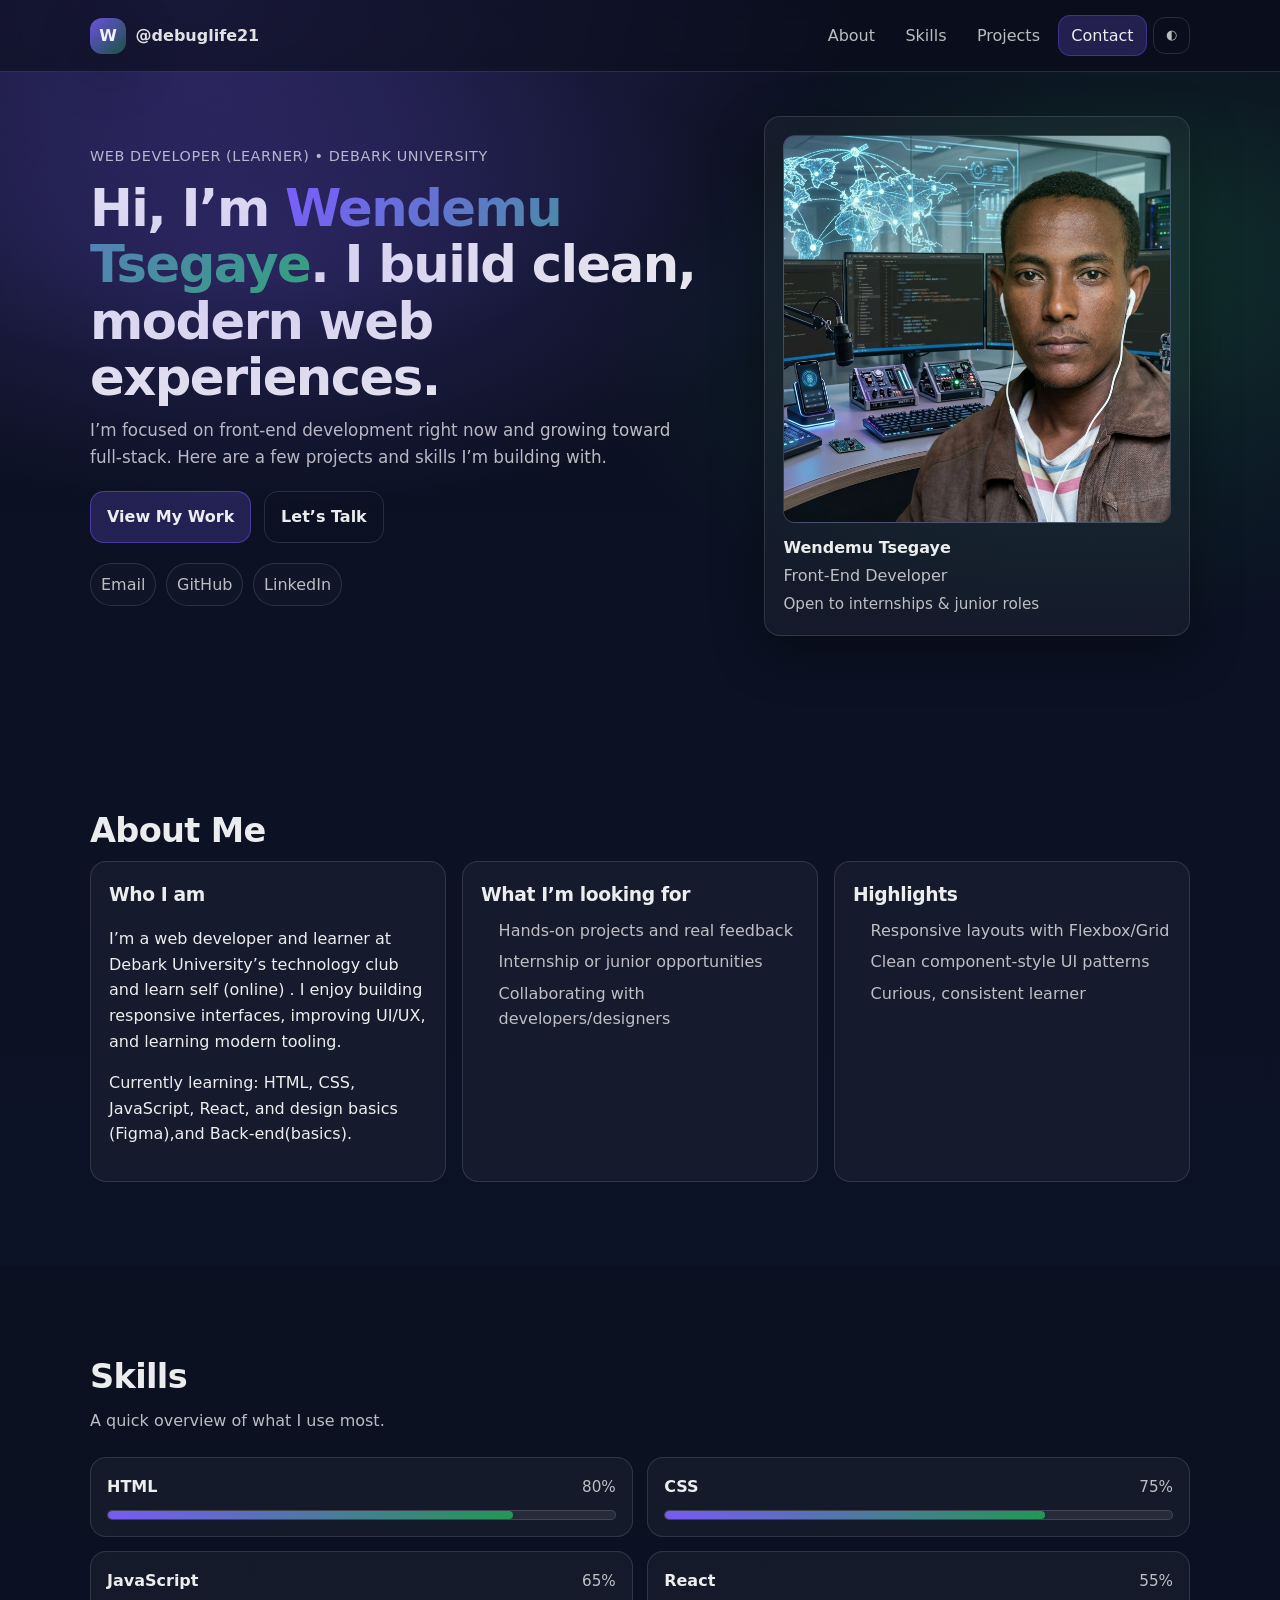
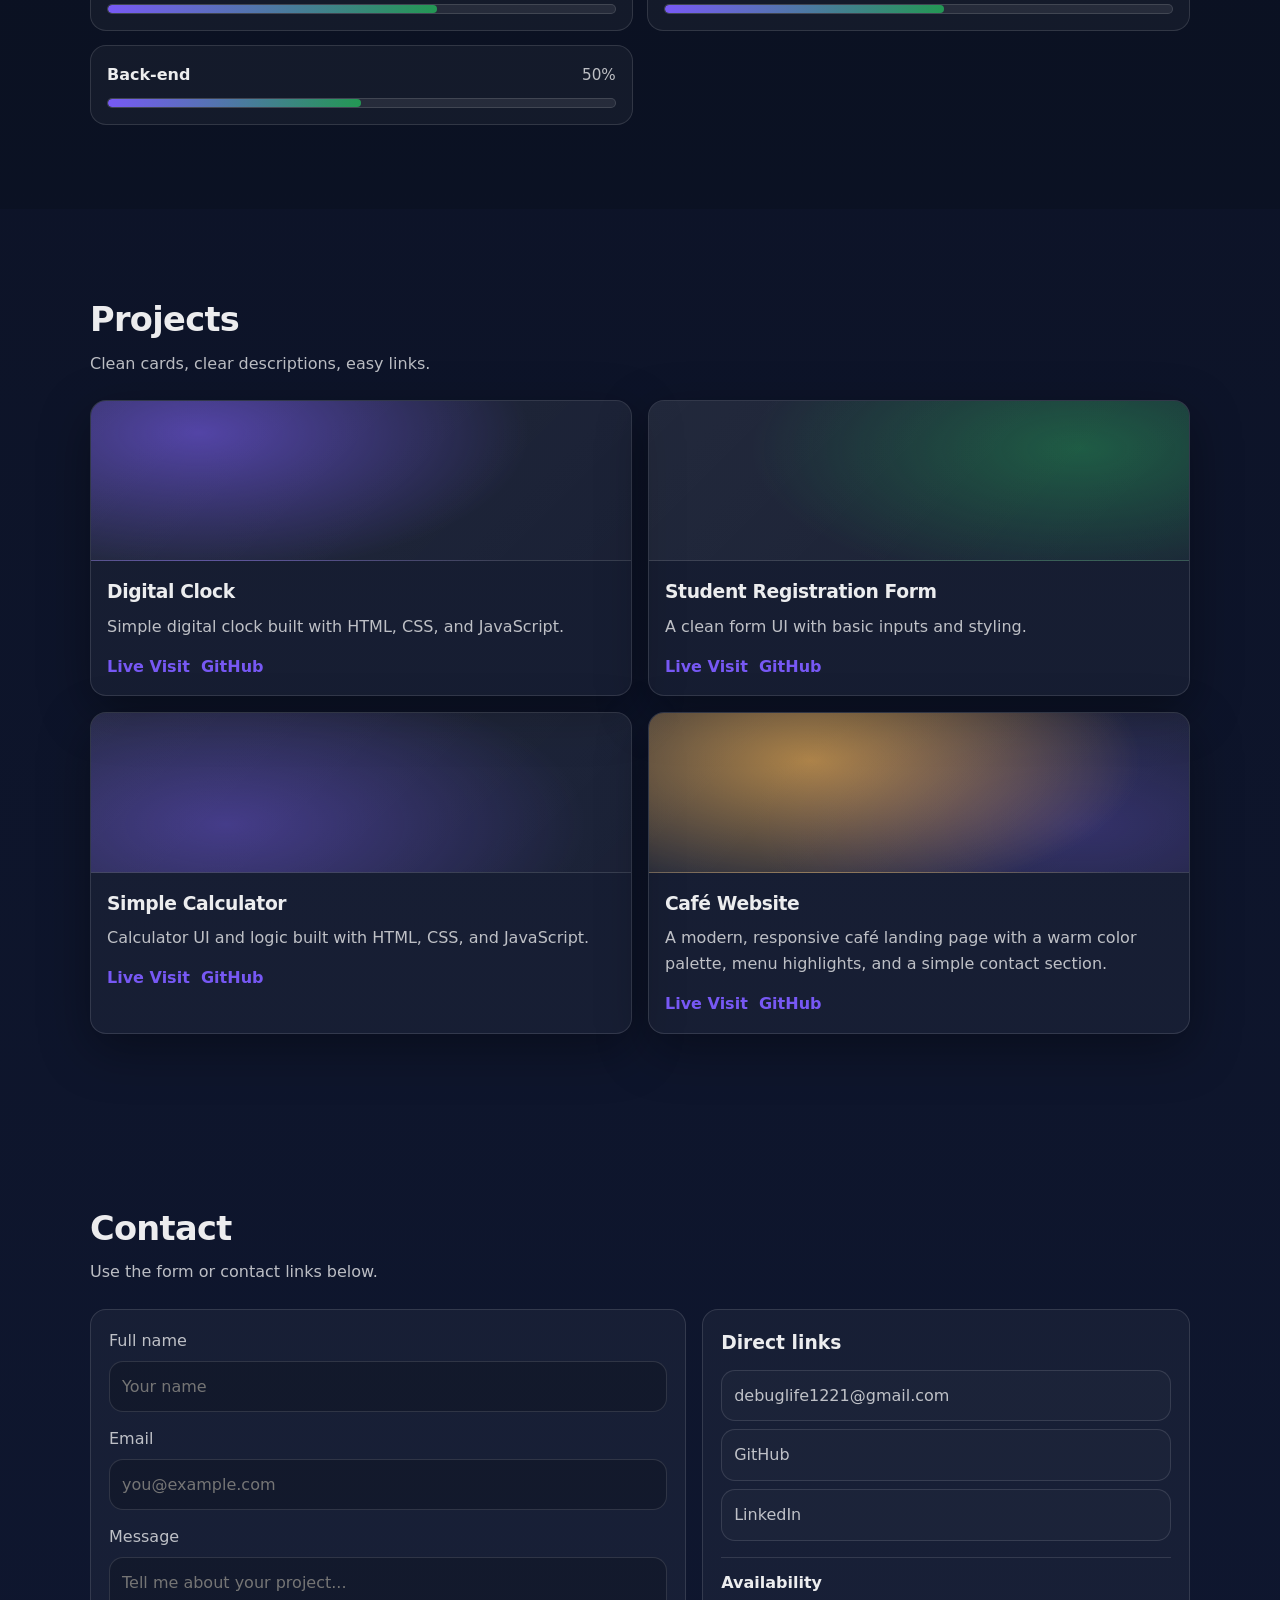
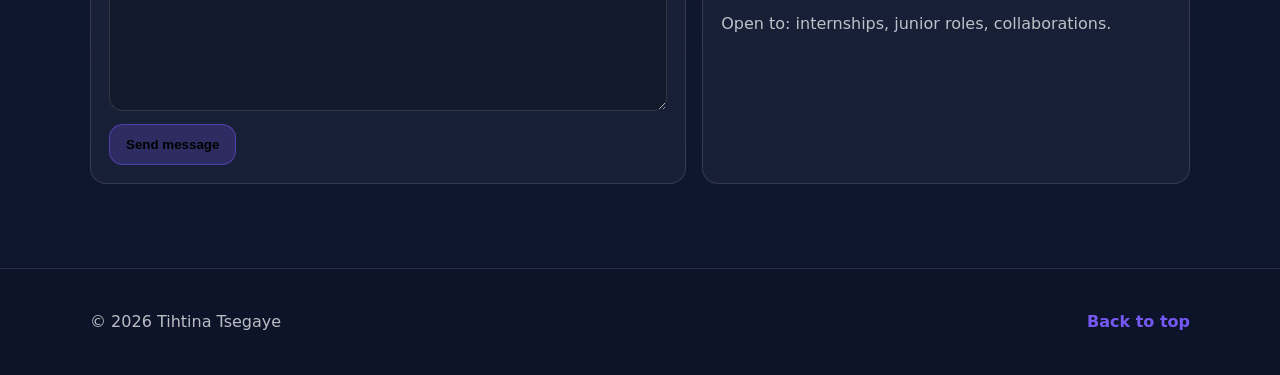
==== commit 7b694d2d: "update photo the portfolio" ====
--- a/index.html
+++ b/index.html
@@ -73,7 +73,7 @@
         <!-- Photo placeholder (add a real image later) -->
         <div class="hero-card reveal" aria-label="Profile card">
           <div class="avatar" role="img" aria-label="Profile photo placeholder">
-            <img src="image.png" alt="peronal image ." >
+            <img src="image.png" alt="Personal image" >
           </div>
           <div class="hero-card-meta">
             <p class="hero-card-name">Wendemu Tsegaye</p>
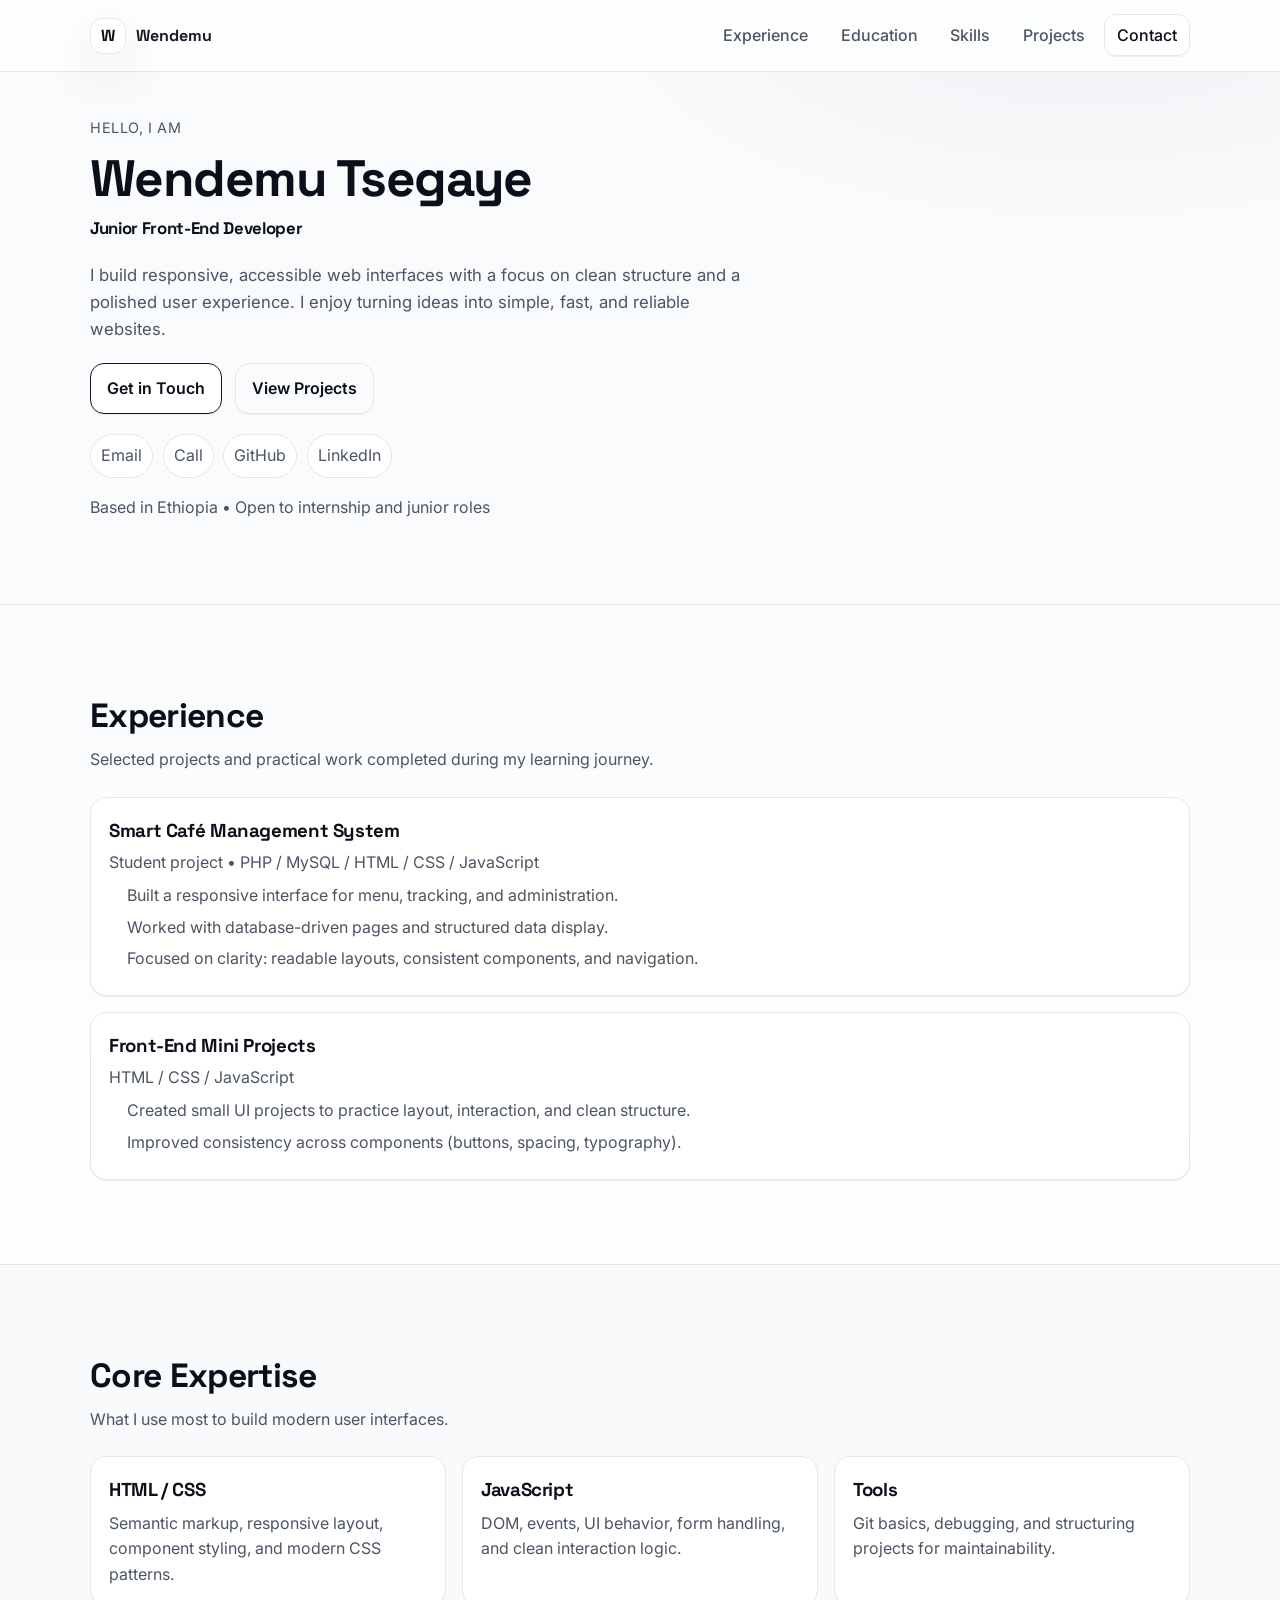
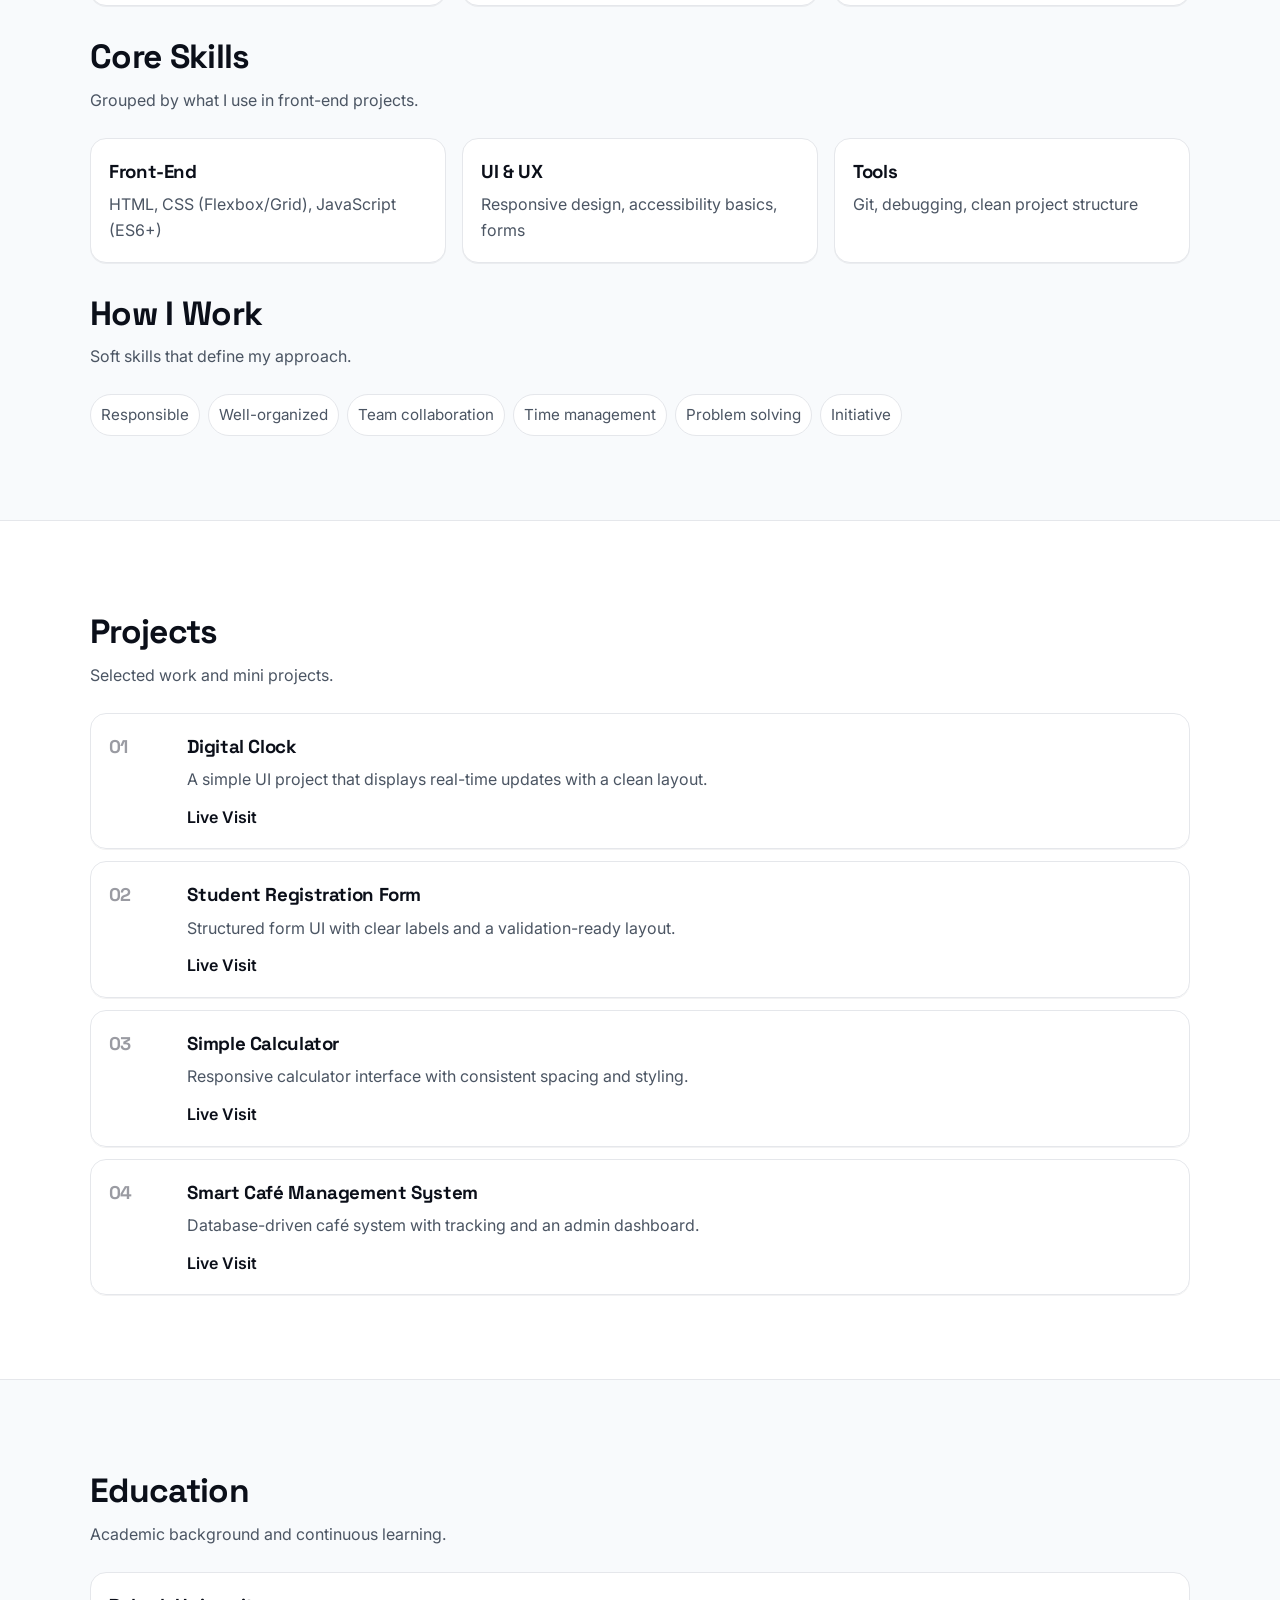
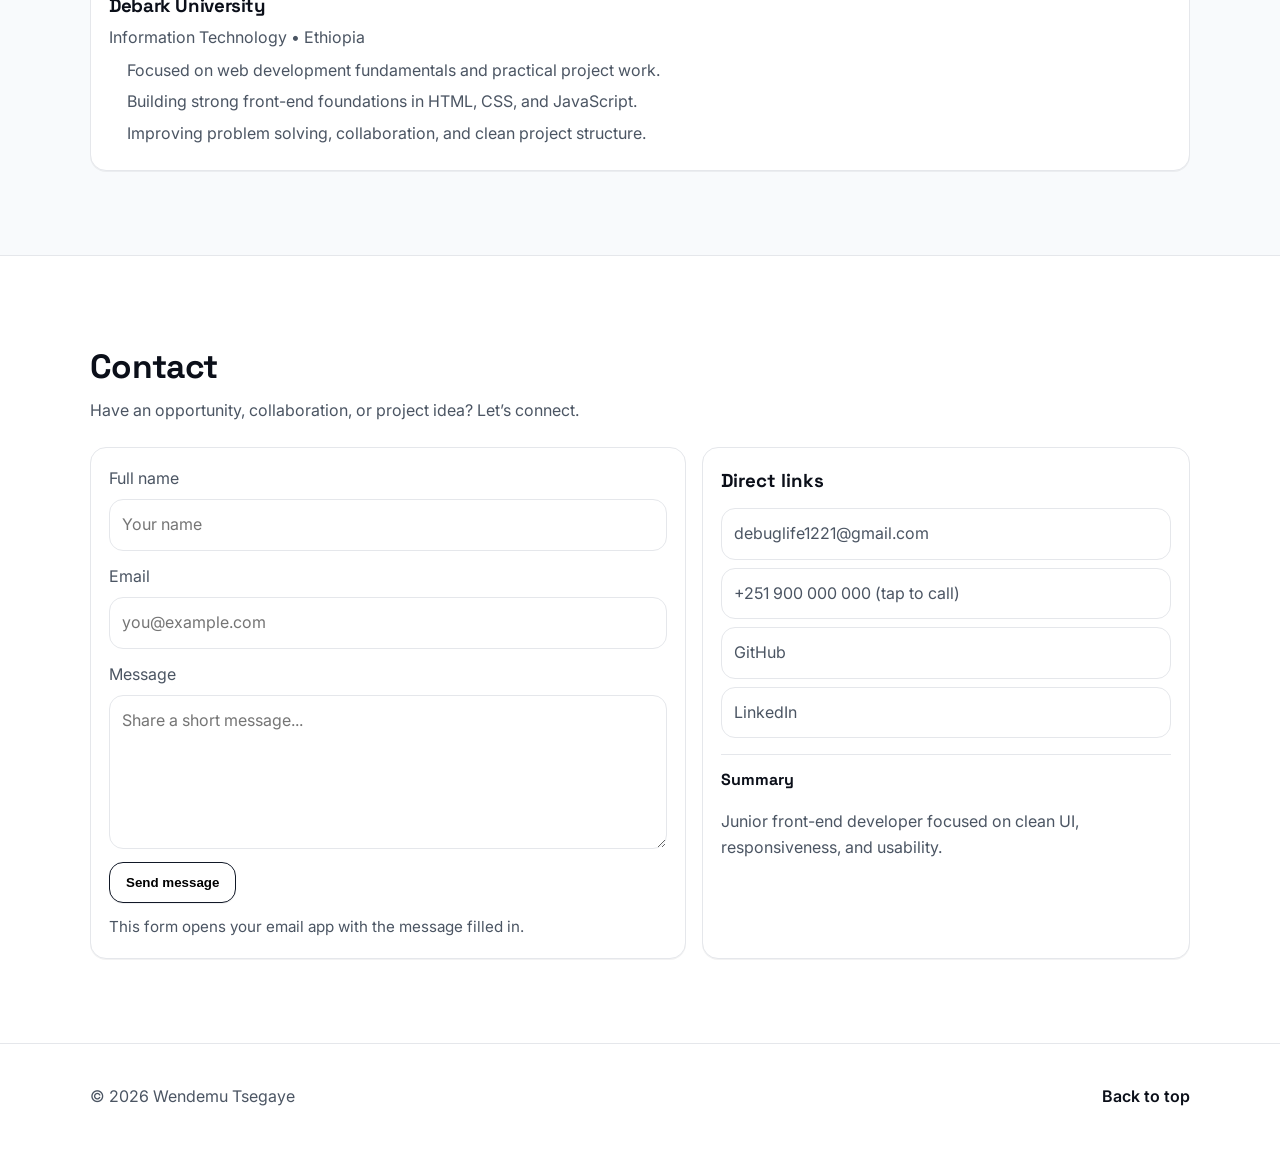
==== commit cfa2f9e6: "update the portfolio to more professional" ====
--- a/index.html
+++ b/index.html
@@ -3,24 +3,28 @@
 <head>
   <meta charset="UTF-8" />
   <meta name="viewport" content="width=device-width,initial-scale=1" />
-  <meta name="description" content="Wendmu Tsegaye — Portfolio" />
-  <title>@debuglife21 | Portfolio</title>
-
-  <!-- Google Fonts (Headings + Body) 
+  <meta name="description" content="Wendemu Tsegaye — Junior Front-End Developer. Portfolio showcasing responsive UI, clean code, and JavaScript interactions." />
+  <title>Wendemu Tsegaye | Portfolio</title>
+
+  <meta name="theme-color" content="#ffffff" />
+  <meta property="og:title" content="Wendemu Tsegaye | Portfolio" />
+  <meta property="og:description" content="Junior Front-End Developer — I build responsive, accessible web interfaces with HTML, CSS, and JavaScript." />
+  <meta property="og:type" content="website" />
+
   <link rel="preconnect" href="https://fonts.googleapis.com" />
   <link rel="preconnect" href="https://fonts.gstatic.com" crossorigin />
-  <link href="https://fonts.googleapis.com/css2?family=Inter:wght@400;500;600&family=Space+Grotesk:wght@500;600;700&display=swap" rel="stylesheet" />
--->
+  <link href="https://fonts.googleapis.com/css2?family=Inter:wght@400;500;600&family=Space+Grotesk:wght@500;600;700;800&display=swap" rel="stylesheet" />
+
   <link rel="stylesheet" href="port.css" />
 </head>
 
 <body>
-  <!-- Sticky Navbar -->
+  <a class="skip-link" href="#top">Skip to content</a>
   <header class="site-header">
     <nav class="nav" aria-label="Primary">
       <a class="brand" href="#top" aria-label="Go to top">
         <span class="brand-mark" aria-hidden="true">W</span>
-        <span class="brand-text">@debuglife21</span>
+        <span class="brand-text">Wendemu</span>
       </a>
 
       <button class="nav-toggle" type="button" aria-expanded="false" aria-controls="nav-links">
@@ -29,236 +33,222 @@
       </button>
 
       <ul id="nav-links" class="nav-links">
-        <li><a href="#about">About</a></li>
+        <li><a href="#experience">Experience</a></li>
+        <li><a href="#education">Education</a></li>
         <li><a href="#skills">Skills</a></li>
         <li><a href="#projects">Projects</a></li>
         <li><a class="nav-cta" href="#contact">Contact</a></li>
-        <li>
-          <!-- Dark-mode friendly (toggle is optional but modern). -->
-          <button id="themeToggle" class="theme-toggle" type="button" aria-label="Toggle theme">
-            <span class="theme-icon" aria-hidden="true">◐</span>
-          </button>
-        </li>
       </ul>
     </nav>
   </header>
 
   <main id="top">
-    <!-- Hero -->
     <section class="section hero">
-      <div class="container hero-grid">
+      <div class="container hero-grid hero-grid--simple">
         <div class="reveal">
-          <p class="eyebrow">Web Developer (Learner) • Debark University</p>
-          <h1 class="hero-title">
-            Hi, I’m <span class="accent">Wendemu Tsegaye</span>.
-            I build clean, modern web experiences.
-          </h1>
+          <p class="eyebrow">Hello, I am</p>
+          <h1 class="hero-title">Wendemu Tsegaye</h1>
+          <p class="hero-subtitle hero-role">Junior Front-End Developer</p>
           <p class="hero-subtitle">
-            I’m focused on front‑end development right now and growing toward full‑stack.
-            Here are a few projects and skills I’m building with.
+            I build responsive, accessible web interfaces with a focus on clean structure and a polished user experience. I enjoy turning ideas into simple, fast, and reliable websites.
           </p>
 
           <div class="hero-actions">
-            <a class="button primary" href="#projects">View My Work</a>
-            <a class="button ghost" href="#contact">Let’s Talk</a>
+            <a class="button primary" href="#contact">Get in Touch</a>
+            <a class="button ghost" href="#projects">View Projects</a>
           </div>
 
           <div class="hero-links" aria-label="Quick links">
-            <a class="chip" href="https://google.com/debuglife1221@gmail.com" title="Email">Email</a>
+            <a class="chip" href="mailto:debuglife1221@gmail.com" title="Email">Email</a>
+            <a class="chip" href="tel:+251900000000" title="Call">Call</a>
             <a class="chip" href="https://github.com/debug-life21" target="_blank" rel="noreferrer">GitHub</a>
             <a class="chip" href="https://linkedin.com/in/your-linkedin" target="_blank" rel="noreferrer">LinkedIn</a>
           </div>
-        </div>
-
-        <!-- Photo placeholder (add a real image later) -->
-        <div class="hero-card reveal" aria-label="Profile card">
-          <div class="avatar" role="img" aria-label="Profile photo placeholder">
-            <img src="image.png" alt="Personal image" >
-          </div>
-          <div class="hero-card-meta">
-            <p class="hero-card-name">Wendemu Tsegaye</p>
-            <p class="hero-card-role">Front‑End Developer</p>
-            <p class="hero-card-note">Open to internships & junior roles</p>
-          </div>
-        </div>
-      </div>
-
+
+          <p class="hero-location muted">Based in Ethiopia • Open to internship and junior roles</p>
+        </div>
+      </div>
       <div class="hero-bg" aria-hidden="true"></div>
     </section>
 
-    <!-- About -->
-    <section id="about" class="section">
-      <div class="container">
-        <div class="section-head reveal">
-          <h2>About Me</h2>
-       
-        </div>
-
-        <div class="about-grid">
-          <div class="about-card reveal">
-            <h3>Who I am</h3>
-            <p>
-              I’m a web developer and learner at Debark University’s technology club and learn self (online) .
-              I enjoy building responsive interfaces, improving UI/UX, and learning modern tooling.
-            </p>
-            <p>
-              Currently learning: HTML, CSS, JavaScript, React, and design basics (Figma),and Back-end(basics).
-            </p>
-          </div>
-
-          <div class="about-card reveal">
-            <h3>What I’m looking for</h3>
+    <section id="experience" class="section">
+      <div class="container">
+        <div class="section-head reveal">
+          <h2>Experience</h2>
+          <p class="muted">Selected projects and practical work completed during my learning journey.</p>
+        </div>
+
+        <div class="timeline">
+          <article class="timeline-item reveal">
+            <div class="timeline-top">
+              <h3>Smart Café Management System</h3>
+              <p class="timeline-meta muted">Student project • PHP / MySQL / HTML / CSS / JavaScript</p>
+            </div>
             <ul class="list">
-              <li>Hands‑on projects and real feedback</li>
-              <li>Internship or junior opportunities</li>
-              <li>Collaborating with developers/designers</li>
+              <li>Built a responsive interface for menu, tracking, and administration.</li>
+              <li>Worked with database-driven pages and structured data display.</li>
+              <li>Focused on clarity: readable layouts, consistent components, and navigation.</li>
             </ul>
-          </div>
-
-          <div class="about-card reveal">
-            <h3>Highlights</h3>
+          </article>
+
+          <article class="timeline-item reveal">
+            <div class="timeline-top">
+              <h3>Front-End Mini Projects</h3>
+              <p class="timeline-meta muted">HTML / CSS / JavaScript</p>
+            </div>
             <ul class="list">
-              <li>Responsive layouts with Flexbox/Grid</li>
-              <li>Clean component‑style UI patterns</li>
-              <li>Curious, consistent learner</li>
+              <li>Created small UI projects to practice layout, interaction, and clean structure.</li>
+              <li>Improved consistency across components (buttons, spacing, typography).</li>
             </ul>
-          </div>
-        </div>
-      </div>
-    </section>
-
-    <!-- Skills -->
+          </article>
+        </div>
+      </div>
+    </section>
+
     <section id="skills" class="section alt">
       <div class="container">
         <div class="section-head reveal">
-          <h2>Skills</h2>
-          <p class="muted">A quick overview of what I use most.</p>
-        </div>
-
-        <div class="skills-grid">
-          <!-- Use bars (clean + readable). Adjust % as you improve. -->
-          <div class="skill reveal">
-            <div class="skill-top">
-              <span class="skill-name">HTML</span>
-              <span class="skill-level">80%</span>
-            </div>
-            <div class="bar" aria-hidden="true"><span style="width: 80%"></span></div>
-          </div>
-
-          <div class="skill reveal">
-            <div class="skill-top">
-              <span class="skill-name">CSS</span>
-              <span class="skill-level">75%</span>
-            </div>
-            <div class="bar" aria-hidden="true"><span style="width: 75%"></span></div>
-          </div>
-
-          <div class="skill reveal">
-            <div class="skill-top">
-              <span class="skill-name">JavaScript</span>
-              <span class="skill-level">65%</span>
-            </div>
-            <div class="bar" aria-hidden="true"><span style="width: 65%"></span></div>
-          </div>
-
-          <div class="skill reveal">
-            <div class="skill-top">
-              <span class="skill-name">React</span>
-              <span class="skill-level">55%</span>
-            </div>
-            <div class="bar" aria-hidden="true"><span style="width: 55%"></span></div>
-          </div>
-
-          <div class="skill reveal">
-            <div class="skill-top">
-              <span class="skill-name">Back-end</span>
-              <span class="skill-level">50%</span>
-            </div>
-            <div class="bar" aria-hidden="true"><span style="width: 50%"></span></div>
-          </div>
-        </div>
-      </div>
-    </section>
-
-    <!-- Projects -->
+          <h2>Core Expertise</h2>
+          <p class="muted">What I use most to build modern user interfaces.</p>
+        </div>
+
+        <div class="expertise-grid">
+          <div class="expertise-card reveal">
+            <h3>HTML / CSS</h3>
+            <p class="muted">Semantic markup, responsive layout, component styling, and modern CSS patterns.</p>
+          </div>
+          <div class="expertise-card reveal">
+            <h3>JavaScript</h3>
+            <p class="muted">DOM, events, UI behavior, form handling, and clean interaction logic.</p>
+          </div>
+          <div class="expertise-card reveal">
+            <h3>Tools</h3>
+            <p class="muted">Git basics, debugging, and structuring projects for maintainability.</p>
+          </div>
+        </div>
+
+        <div class="section-head reveal" style="margin-top: 1.5rem;">
+          <h2>Core Skills</h2>
+          <p class="muted">Grouped by what I use in front-end projects.</p>
+        </div>
+
+        <div class="skills-categories">
+          <div class="skill-group reveal">
+            <h3>Front-End</h3>
+            <p class="muted">HTML, CSS (Flexbox/Grid), JavaScript (ES6+)</p>
+          </div>
+          <div class="skill-group reveal">
+            <h3>UI & UX</h3>
+            <p class="muted">Responsive design, accessibility basics, forms</p>
+          </div>
+          <div class="skill-group reveal">
+            <h3>Tools</h3>
+            <p class="muted">Git, debugging, clean project structure</p>
+          </div>
+        </div>
+
+        <div class="section-head reveal" style="margin-top: 1.5rem;">
+          <h2>How I Work</h2>
+          <p class="muted">Soft skills that define my approach.</p>
+        </div>
+        <div class="tag-cloud reveal" aria-label="Soft skills">
+          <span class="tag">Responsible</span>
+          <span class="tag">Well-organized</span>
+          <span class="tag">Team collaboration</span>
+          <span class="tag">Time management</span>
+          <span class="tag">Problem solving</span>
+          <span class="tag">Initiative</span>
+        </div>
+      </div>
+    </section>
+
     <section id="projects" class="section">
       <div class="container">
         <div class="section-head reveal">
           <h2>Projects</h2>
-          <p class="muted">Clean cards, clear descriptions, easy links.</p>
-        </div>
-
-        <div class="projects-grid">
-          <!-- Local project pages you already have -->
-          <article class="project reveal">
-            <div class="thumb thumb-1" aria-hidden="true"></div>
-            <div class="project-body">
+          <p class="muted">Selected work and mini projects.</p>
+        </div>
+
+        <div class="project-list">
+          <article class="project-row reveal">
+            <div class="project-num">01</div>
+            <div class="project-main">
               <h3>Digital Clock</h3>
-              <p>Simple digital clock built with HTML, CSS, and JavaScript.</p>
+              <p class="muted">A simple UI project that displays real-time updates with a clean layout.</p>
               <div class="project-links">
                 <a class="link" target="_blank" href="digitalclock.html">Live Visit</a>
-                <a class="link" href="https://github.com/debug-life21" target="_blank" rel="noreferrer">GitHub</a>
               </div>
             </div>
           </article>
 
-          <article class="project reveal">
-            <div class="thumb thumb-2" aria-hidden="true"></div>
-            <div class="project-body">
+          <article class="project-row reveal">
+            <div class="project-num">02</div>
+            <div class="project-main">
               <h3>Student Registration Form</h3>
-              <p>A clean form UI with basic inputs and styling.</p>
+              <p class="muted">Structured form UI with clear labels and a validation-ready layout.</p>
               <div class="project-links">
                 <a class="link" target="_blank" href="student registration.html">Live Visit</a>
-                <a class="link" href="https://github.com/debug-life21" target="_blank" rel="noreferrer">GitHub</a>
               </div>
             </div>
           </article>
 
-          <article class="project reveal">
-            <div class="thumb thumb-3" aria-hidden="true"></div>
-            <div class="project-body">
+          <article class="project-row reveal">
+            <div class="project-num">03</div>
+            <div class="project-main">
               <h3>Simple Calculator</h3>
-              <p>Calculator UI and logic built with HTML, CSS, and JavaScript.</p>
+              <p class="muted">Responsive calculator interface with consistent spacing and styling.</p>
               <div class="project-links">
                 <a class="link" href="calcu.html" target="_blank">Live Visit</a>
-                <a class="link" href="https://github.com/debug-life21" target="_blank" rel="noreferrer">GitHub</a>
               </div>
             </div>
           </article>
 
-          <article class="project reveal">
-            <div class="thumb thumb-5" aria-hidden="true"></div>
-            <div class="project-body">
-              <h3>Café Website</h3>
-              <p>
-                A modern, responsive café landing page with a warm color palette,
-                menu highlights, and a simple contact section.
-              </p>
+          <article class="project-row reveal">
+            <div class="project-num">04</div>
+            <div class="project-main">
+              <h3>Smart Café Management System</h3>
+              <p class="muted">Database-driven café system with tracking and an admin dashboard.</p>
               <div class="project-links">
-                <!-- Update these URLs to your real links -->
                 <a class="link" href="dku_cafe/cafe/index.php" target="_blank">Live Visit</a>
-                <a class="link" href="https://github.com/debug-life21" target="_blank" rel="noreferrer">
-                  GitHub
-                </a>
               </div>
             </div>
           </article>
         </div>
       </div>
     </section>
-  
-<!-- Contact -->
+
+    <section id="education" class="section alt">
+      <div class="container">
+        <div class="section-head reveal">
+          <h2>Education</h2>
+          <p class="muted">Academic background and continuous learning.</p>
+        </div>
+
+        <div class="timeline">
+          <article class="timeline-item reveal">
+            <div class="timeline-top">
+              <h3>Debark University</h3>
+              <p class="timeline-meta muted">Information Technology • Ethiopia</p>
+            </div>
+            <ul class="list">
+              <li>Focused on web development fundamentals and practical project work.</li>
+              <li>Building strong front-end foundations in HTML, CSS, and JavaScript.</li>
+              <li>Improving problem solving, collaboration, and clean project structure.</li>
+            </ul>
+          </article>
+        </div>
+      </div>
+    </section>
+
     <section id="contact" class="section">
       <div class="container">
         <div class="section-head reveal">
           <h2>Contact</h2>
-          <p class="muted">Use the form or contact links below.</p>
+          <p class="muted">Have an opportunity, collaboration, or project idea? Let’s connect.</p>
         </div>
 
         <div class="contact-grid">
-          <!-- Note: without a backend, this form won’t actually send anywhere.
-               Keep it for UI, and use the direct links. -->
-          <form class="contact-card reveal" action="#" method="post">
+          <form id="contactForm" class="contact-card reveal" action="#" method="post">
             <label>
               Full name
               <input type="text" name="name" autocomplete="name" placeholder="Your name" required />
@@ -271,24 +261,25 @@
 
             <label>
               Message
-              <textarea name="message" rows="5" placeholder="Tell me about your project..." required></textarea>
+              <textarea name="message" rows="5" placeholder="Share a short message..." required></textarea>
             </label>
 
             <button class="button primary" type="submit">Send message</button>
-            
+            <p class="muted form-note">This form opens your email app with the message filled in.</p>
           </form>
 
           <aside class="contact-card reveal">
             <h3>Direct links</h3>
             <div class="contact-links">
               <a class="contact-link" href="mailto:debuglife1221@gmail.com">debuglife1221@gmail.com</a>
+              <a class="contact-link" href="tel:+251900000000">+251 900 000 000 (tap to call)</a>
               <a class="contact-link" href="https://github.com/debug-life21" target="_blank" rel="noreferrer">GitHub</a>
               <a class="contact-link" href="https://linkedin.com/in/your-linkedin" target="_blank" rel="noreferrer">LinkedIn</a>
             </div>
 
             <div class="availability">
-              <p class="availability-title">Availability</p>
-              <p class="muted">Open to: internships, junior roles, collaborations.</p>
+              <p class="availability-title">Summary</p>
+              <p class="muted">Junior front-end developer focused on clean UI, responsiveness, and usability.</p>
             </div>
           </aside>
         </div>
@@ -298,16 +289,13 @@
 
   <footer class="footer">
     <div class="container footer-inner">
-      <p>© <span id="year"></span> Tihtina Tsegaye</p>
+      <p>© <span id="year"></span> Wendemu Tsegaye</p>
       <a class="link" href="#top">Back to top</a>
     </div>
   </footer>
 
-  <!-- Back to top button -->
-  <button id="backToTop" class="back-to-top" type="button" aria-label="Back to top">
-    ↑
-  </button>
+  <button id="backToTop" class="back-to-top" type="button" aria-label="Back to top">↑</button>
 
   <script src="port.js"></script>
 </body>
-</html>+</html>
--- a/port.css
+++ b/port.css
@@ -1,37 +1,28 @@
 /* Modern, dark-mode friendly design with subtle animations.
    Accent color is customizable via --accent. */
 
-   :root {
-    --bg: #0b1020;
-    --bg-2: #0f1730;
-    --surface: rgba(255, 255, 255, 0.06);
-    --surface-2: rgba(255, 255, 255, 0.1);
-    --text: rgba(255, 255, 255, 0.92);
-    --muted: rgba(255, 255, 255, 0.72);
-    --border: rgba(255, 255, 255, 0.12);
-  
-    --accent: #7c5cff;      /* bright, professional accent */
-    --accent-2: #22c55e;    /* optional secondary */
-  
-    --shadow: 0 16px 50px rgba(0, 0, 0, 0.35);
+  :root {
+    /* White-only, minimal theme (no colors/gradients). */
+    --bg: #f8fafc; /* subtle off-white for depth */
+    --bg-2: #ffffff;
+    --surface: #ffffff;
+    --surface-2: #ffffff;
+    --text: #0b0f19;
+    --muted: #4b5563;
+    --border: #e5e7eb;
+    --ring: rgba(17, 24, 39, 0.35);
+    --border-strong: #111827;
+
+    --accent: #111827;
+
+    --shadow: 0 16px 50px rgba(2, 6, 23, 0.10);
+    --shadow-soft: 0 10px 30px rgba(2, 6, 23, 0.08);
     --radius: 16px;
-  
+
     --font-body: "Inter", system-ui, -apple-system, Segoe UI, Roboto, Arial, sans-serif;
     --font-head: "Space Grotesk", system-ui, -apple-system, Segoe UI, Roboto, Arial, sans-serif;
-  
+
     --nav-h: 72px;
-  }
-  
-  /* Light mode (optional via toggle). */
-  :root[data-theme="light"] {
-    --bg: #f7f8fb;
-    --bg-2: #eef1f8;
-    --surface: rgba(10, 20, 40, 0.05);
-    --surface-2: rgba(10, 20, 40, 0.08);
-    --text: rgba(10, 20, 40, 0.92);
-    --muted: rgba(10, 20, 40, 0.72);
-    --border: rgba(10, 20, 40, 0.12);
-    --shadow: 0 16px 50px rgba(10, 20, 40, 0.12);
   }
   
   * { box-sizing: border-box; }
@@ -40,14 +31,38 @@
     margin: 0;
     font-family: var(--font-body);
     color: var(--text);
-    background: radial-gradient(1100px 600px at 15% 0%, rgba(124, 92, 255, 0.30), transparent 60%),
-                radial-gradient(900px 500px at 85% 10%, rgba(34, 197, 94, 0.12), transparent 55%),
-                linear-gradient(180deg, var(--bg), var(--bg-2));
+    background:
+      radial-gradient(900px 400px at 20% -10%, rgba(15, 23, 42, 0.05), transparent 60%),
+      radial-gradient(900px 420px at 85% 0%, rgba(15, 23, 42, 0.04), transparent 55%),
+      linear-gradient(180deg, var(--bg), #ffffff 45%);
     line-height: 1.6;
   }
   
   a { color: inherit; text-decoration: none; }
   ul { list-style: none; padding: 0; margin: 0; }
+
+  .skip-link {
+    position: absolute;
+    top: 8px;
+    left: 8px;
+    padding: 10px 12px;
+    border-radius: 12px;
+    border: 1px solid var(--border);
+    background: #ffffff;
+    color: var(--text);
+    transform: translateY(-200%);
+    transition: transform 160ms ease;
+    z-index: 100;
+  }
+  .skip-link:focus-visible { transform: translateY(0); }
+
+  /* Better default focus visibility */
+  :focus { outline: none; }
+  :focus-visible {
+    outline: 2px solid var(--ring);
+    outline-offset: 3px;
+    border-radius: 12px;
+  }
   
   .container {
     width: min(1100px, calc(100% - 2rem));
@@ -68,7 +83,8 @@
   }
   
   .section { padding: 84px 0; }
-  .section.alt { background: rgba(0, 0, 0, 0.12); }
+  .section.alt { background: var(--bg); }
+  .section + .section { border-top: 1px solid var(--border); }
   
   .section-head h2 {
     font-family: var(--font-head);
@@ -89,11 +105,8 @@
     display: flex;
     align-items: center;
     backdrop-filter: blur(10px);
-    background: rgba(10, 14, 28, 0.6);
+    background: rgba(255, 255, 255, 0.80);
     border-bottom: 1px solid var(--border);
-  }
-  :root[data-theme="light"] .site-header {
-    background: rgba(247, 248, 251, 0.75);
   }
   
   .nav {
@@ -117,7 +130,8 @@
     display: grid;
     place-items: center;
     border-radius: 12px;
-    background: linear-gradient(135deg, rgba(124, 92, 255, 0.85), rgba(34, 197, 94, 0.35));
+    background: #ffffff;
+    border: 1px solid var(--border);
     box-shadow: var(--shadow);
   }
   .brand-text { opacity: 0.95; }
@@ -127,29 +141,30 @@
     align-items: center;
     gap: 0.4rem;
   }
-  .nav-links a, .theme-toggle {
+  .nav-links a {
     padding: 10px 12px;
     border-radius: 12px;
     color: var(--muted);
     font-weight: 500;
-  }
-  .nav-links a:hover, .theme-toggle:hover {
-    color: var(--text);
-    background: var(--surface);
+    border: 1px solid transparent;
+  }
+  .nav-links a:hover {
+    color: var(--text);
+    background: rgba(15, 23, 42, 0.04);
   }
   .nav-cta {
     color: var(--text) !important;
-    background: rgba(124, 92, 255, 0.22);
-    border: 1px solid rgba(124, 92, 255, 0.35);
-  }
-  .nav-cta:hover { background: rgba(124, 92, 255, 0.30); }
-  
-  .theme-toggle {
-    border: 1px solid var(--border);
-    background: transparent;
-    cursor: pointer;
-  }
-  .theme-icon { display: inline-block; transform: translateY(-1px); }
+    background: #ffffff;
+    border: 1px solid var(--border-strong);
+  }
+  .nav-cta:hover { background: #ffffff; }
+
+  .nav-links a.active {
+    color: var(--text);
+    border: 1px solid var(--border);
+    background: #ffffff;
+    box-shadow: 0 1px 0 rgba(2, 6, 23, 0.05);
+  }
   
   /* Mobile nav */
   .nav-toggle {
@@ -189,9 +204,7 @@
   .hero-bg {
     position: absolute;
     inset: 0;
-    background:
-      radial-gradient(900px 400px at 20% 30%, rgba(124, 92, 255, 0.22), transparent 60%),
-      radial-gradient(800px 420px at 90% 20%, rgba(34, 197, 94, 0.10), transparent 55%);
+    background: transparent;
     pointer-events: none;
   }
   .hero-grid {
@@ -201,6 +214,7 @@
     gap: 2.25rem;
     align-items: center;
   }
+  .hero-grid--simple { grid-template-columns: 1fr; }
   .eyebrow {
     margin: 0 0 0.75rem;
     color: var(--muted);
@@ -216,10 +230,10 @@
     font-size: clamp(2.1rem, 4vw, 3.2rem);
   }
   .accent {
-    background: linear-gradient(135deg, var(--accent), rgba(34, 197, 94, 0.9));
-    -webkit-background-clip: text;
-    background-clip: text;
-    color: transparent;
+    color: var(--text);
+    background: linear-gradient(180deg, transparent 60%, rgba(15, 23, 42, 0.10) 0);
+    border-radius: 10px;
+    padding: 0 0.2rem;
   }
   .hero-subtitle {
     margin: 0 0 1.25rem;
@@ -227,6 +241,14 @@
     font-size: 1.05rem;
     max-width: 60ch;
   }
+  .hero-role {
+    margin-top: -0.25rem;
+    font-weight: 700;
+    color: var(--text);
+    font-family: var(--font-head);
+    letter-spacing: -0.02em;
+  }
+  .hero-location { margin: 1.05rem 0 0; }
   .hero-actions { display: flex; gap: 0.8rem; flex-wrap: wrap; margin: 1.2rem 0 1.25rem; }
   
   .button {
@@ -238,73 +260,150 @@
     border-radius: 14px;
     border: 1px solid var(--border);
     font-weight: 600;
+    box-shadow: 0 1px 0 rgba(2, 6, 23, 0.05);
   }
   .button.primary {
-    border-color: rgba(124, 92, 255, 0.45);
-    background: rgba(124, 92, 255, 0.22);
-  }
-  .button.primary:hover { background: rgba(124, 92, 255, 0.30); }
-  .button.ghost:hover { background: var(--surface); }
+    border-color: var(--border-strong);
+    background: #ffffff;
+  }
+  .button.primary:hover { background: rgba(15, 23, 42, 0.02); }
+  .button.ghost:hover { background: rgba(15, 23, 42, 0.02); }
+  .button:hover { transform: translateY(-1px); box-shadow: var(--shadow-soft); }
+  .button { transition: transform 160ms ease, background 180ms ease, border-color 180ms ease, box-shadow 180ms ease; }
   
   .hero-links { display: flex; gap: 0.6rem; flex-wrap: wrap; }
   .chip {
     border: 1px solid var(--border);
-    background: rgba(255, 255, 255, 0.02);
+    background: #ffffff;
     padding: 8px 10px;
     border-radius: 999px;
     color: var(--muted);
   }
-  .chip:hover { color: var(--text); background: var(--surface); }
-  
-  .hero-card {
-    border: 1px solid var(--border);
-    background: rgba(255, 255, 255, 0.04);
-    border-radius: var(--radius);
+  .chip:hover { color: var(--text); box-shadow: var(--shadow-soft); transform: translateY(-1px); }
+  .chip { transition: transform 160ms ease, box-shadow 180ms ease, background 180ms ease; }
+
+  .hero-stats {
+    margin: 1.1rem 0 0;
+    padding: 0;
+    display: grid;
+    grid-template-columns: repeat(3, minmax(0, 1fr));
+    gap: 0.75rem;
+  }
+  .stat {
+    border: 1px solid var(--border);
+    border-radius: 14px;
+    padding: 12px 12px;
+    background: rgba(255, 255, 255, 0.75);
+    backdrop-filter: blur(10px);
+  }
+  .stat dt {
+    font-size: 0.85rem;
+    color: var(--muted);
+    margin: 0 0 0.25rem;
+  }
+  .stat dd {
+    margin: 0;
+    font-weight: 600;
+    font-family: var(--font-head);
+    letter-spacing: -0.01em;
+  }
+  
+  /* About */
+  .about-grid {
+    display: grid;
+    grid-template-columns: repeat(3, 1fr);
+    gap: 1rem;
+  }
+  .about-card {
+    border: 1px solid var(--border);
+    background: #ffffff;
+    border-radius: var(--radius);
+    padding: 18px;
+    box-shadow: 0 1px 0 rgba(2, 6, 23, 0.05);
+  }
+
+  .services {
+    margin-top: 1.5rem;
+  }
+  .services-title {
+    margin: 0 0 0.75rem;
+    font-family: var(--font-head);
+    letter-spacing: -0.02em;
+  }
+  .services-grid {
+    display: grid;
+    grid-template-columns: repeat(3, 1fr);
+    gap: 1rem;
+  }
+  .service-card {
+    border: 1px solid var(--border);
+    border-radius: var(--radius);
+    padding: 18px;
+    background: #ffffff;
+    box-shadow: 0 1px 0 rgba(2, 6, 23, 0.05);
+  }
+  .service-card h4 {
+    margin: 0 0 0.35rem;
+    font-family: var(--font-head);
+    letter-spacing: -0.02em;
+  }
+  .service-card p { margin: 0; }
+  .about-card h3 {
+    margin: 0 0 0.5rem;
+    font-family: var(--font-head);
+    letter-spacing: -0.02em;
+  }
+  .list { margin: 0; padding-left: 1.1rem; color: var(--muted); }
+  .list li { margin: 0.35rem 0; }
+  
+  /* About avatar (small, in front of section) */
+  .about-avatar-wrap {
+    display: grid;
+    place-items: center;
+    margin: -18px 0 18px;
+    position: relative;
+    z-index: 2;
+  }
+  .about-avatar {
+    width: 92px;
+    height: 92px;
+    border-radius: 18px;
+    border: 1px solid var(--border);
+    background: #ffffff;
     box-shadow: var(--shadow);
-    padding: 18px;
-  }
-  .avatar {
-    width: 100%;
-    aspect-ratio: 1 / 1;
-    border-radius: calc(var(--radius) - 4px);
-    border: 1px solid var(--border);
-    background:
-      radial-gradient(900px 400px at 20% 30%, rgba(124, 92, 255, 0.35), transparent 60%),
-      radial-gradient(700px 360px at 90% 20%, rgba(34, 197, 94, 0.16), transparent 55%),
-      linear-gradient(135deg, rgba(255,255,255,0.06), rgba(255,255,255,0.02));
     overflow: hidden;
   }
-  .avatar img {
+  .about-avatar img {
     width: 100%;
     height: 100%;
     object-fit: cover;
     display: block;
   }
-  .hero-card-meta { margin-top: 12px; }
-  .hero-card-name { margin: 0; font-weight: 700; font-family: var(--font-head); }
-  .hero-card-role { margin: 0.15rem 0; color: var(--muted); }
-  .hero-card-note { margin: 0.25rem 0 0; color: var(--muted); font-size: 0.95rem; }
-  
-  /* About */
-  .about-grid {
-    display: grid;
-    grid-template-columns: repeat(3, 1fr);
-    gap: 1rem;
-  }
-  .about-card {
-    border: 1px solid var(--border);
-    background: rgba(255, 255, 255, 0.04);
+
+  /* Experience */
+  .timeline {
+    display: grid;
+    gap: 1rem;
+  }
+  .timeline-item {
+    border: 1px solid var(--border);
     border-radius: var(--radius);
     padding: 18px;
-  }
-  .about-card h3 {
-    margin: 0 0 0.5rem;
-    font-family: var(--font-head);
-    letter-spacing: -0.02em;
-  }
-  .list { margin: 0; padding-left: 1.1rem; color: var(--muted); }
-  .list li { margin: 0.35rem 0; }
-  
+    background: #ffffff;
+    box-shadow: 0 1px 0 rgba(2, 6, 23, 0.05);
+  }
+  .timeline-top {
+    display: grid;
+    gap: 0.25rem;
+    margin-bottom: 0.5rem;
+  }
+  .timeline-top h3 {
+    margin: 0;
+    font-family: var(--font-head);
+    letter-spacing: -0.02em;
+  }
+  .timeline-meta { margin: 0; }
+
   /* Skills */
   .skills-grid {
     display: grid;
@@ -313,9 +412,10 @@
   }
   .skill {
     border: 1px solid var(--border);
-    background: rgba(255, 255, 255, 0.04);
+    background: #ffffff;
     border-radius: var(--radius);
     padding: 16px;
+    box-shadow: 0 1px 0 rgba(2, 6, 23, 0.05);
   }
   .skill-top {
     display: flex;
@@ -329,7 +429,7 @@
   .bar {
     height: 10px;
     border-radius: 999px;
-    background: rgba(255, 255, 255, 0.08);
+    background: #ffffff;
     border: 1px solid var(--border);
     overflow: hidden;
   }
@@ -337,8 +437,63 @@
     display: block;
     height: 100%;
     border-radius: 999px;
-    background: linear-gradient(90deg, rgba(124, 92, 255, 0.95), rgba(34, 197, 94, 0.7));
-  }
+    background: var(--text);
+    opacity: 0.12;
+  }
+
+  .tag-cloud {
+    margin-top: 1rem;
+    display: flex;
+    flex-wrap: wrap;
+    gap: 0.5rem;
+  }
+  .tag {
+    border: 1px solid var(--border);
+    border-radius: 999px;
+    padding: 8px 10px;
+    font-size: 0.95rem;
+    color: var(--muted);
+    background: #ffffff;
+  }
+
+  /* Expertise + grouped skills (onesamket-like) */
+  .expertise-grid {
+    display: grid;
+    grid-template-columns: repeat(3, 1fr);
+    gap: 1rem;
+  }
+  .expertise-card {
+    border: 1px solid var(--border);
+    border-radius: var(--radius);
+    padding: 18px;
+    background: #ffffff;
+    box-shadow: 0 1px 0 rgba(2, 6, 23, 0.05);
+  }
+  .expertise-card h3 {
+    margin: 0 0 0.35rem;
+    font-family: var(--font-head);
+    letter-spacing: -0.02em;
+  }
+  .expertise-card p { margin: 0; }
+
+  .skills-categories {
+    display: grid;
+    grid-template-columns: repeat(3, 1fr);
+    gap: 1rem;
+  }
+  .skill-group {
+    border: 1px solid var(--border);
+    border-radius: var(--radius);
+    padding: 18px;
+    background: #ffffff;
+    box-shadow: 0 1px 0 rgba(2, 6, 23, 0.05);
+  }
+  .skill-group h3 {
+    margin: 0 0 0.35rem;
+    font-family: var(--font-head);
+    letter-spacing: -0.02em;
+  }
+  .skill-group p { margin: 0; }
   
   /* Projects */
   .projects-grid {
@@ -348,35 +503,47 @@
   }
   .project {
     border: 1px solid var(--border);
-    background: rgba(255, 255, 255, 0.04);
+    background: #ffffff;
     border-radius: var(--radius);
     overflow: hidden;
     box-shadow: var(--shadow);
-  }
+    transition: transform 180ms ease, box-shadow 200ms ease;
+  }
+  .project:hover { transform: translateY(-2px); box-shadow: 0 20px 60px rgba(2, 6, 23, 0.14); }
   .thumb {
     height: 160px;
-    background: linear-gradient(135deg, rgba(124, 92, 255, 0.35), rgba(34, 197, 94, 0.12));
+    background:
+      radial-gradient(600px 260px at 25% 25%, rgba(2, 6, 23, 0.10), transparent 60%),
+      radial-gradient(600px 260px at 80% 70%, rgba(2, 6, 23, 0.06), transparent 55%),
+      linear-gradient(180deg, rgba(2, 6, 23, 0.03), rgba(2, 6, 23, 0.00));
     border-bottom: 1px solid var(--border);
   }
-  .thumb-1 { background: radial-gradient(600px 260px at 20% 20%, rgba(124, 92, 255, 0.55), transparent 55%), linear-gradient(135deg, rgba(255,255,255,0.05), rgba(255,255,255,0.02)); }
-  .thumb-2 { background: radial-gradient(600px 260px at 80% 30%, rgba(34, 197, 94, 0.35), transparent 55%), linear-gradient(135deg, rgba(255,255,255,0.05), rgba(255,255,255,0.02)); }
-  .thumb-3 { background: radial-gradient(600px 260px at 25% 70%, rgba(124, 92, 255, 0.40), transparent 60%), linear-gradient(135deg, rgba(255,255,255,0.05), rgba(255,255,255,0.02)); }
-  .thumb-5 {
-    background:
-      radial-gradient(600px 260px at 30% 30%, rgba(248, 180, 80, 0.65), transparent 55%),
-      radial-gradient(600px 260px at 80% 70%, rgba(124, 92, 255, 0.25), transparent 55%),
-      linear-gradient(135deg, rgba(255, 255, 255, 0.05), rgba(255, 255, 255, 0.02));
-  }
+  .thumb-1 { background:
+      radial-gradient(600px 260px at 20% 20%, rgba(2, 6, 23, 0.12), transparent 60%),
+      linear-gradient(180deg, rgba(2, 6, 23, 0.04), rgba(2, 6, 23, 0.00)); }
+  .thumb-2 { background:
+      radial-gradient(600px 260px at 80% 25%, rgba(2, 6, 23, 0.10), transparent 60%),
+      linear-gradient(180deg, rgba(2, 6, 23, 0.04), rgba(2, 6, 23, 0.00)); }
+  .thumb-3 { background:
+      radial-gradient(600px 260px at 30% 75%, rgba(2, 6, 23, 0.10), transparent 60%),
+      linear-gradient(180deg, rgba(2, 6, 23, 0.04), rgba(2, 6, 23, 0.00)); }
+  .thumb-5 { background:
+      radial-gradient(600px 260px at 30% 30%, rgba(2, 6, 23, 0.12), transparent 60%),
+      radial-gradient(600px 260px at 75% 70%, rgba(2, 6, 23, 0.06), transparent 60%),
+      linear-gradient(180deg, rgba(2, 6, 23, 0.04), rgba(2, 6, 23, 0.00)); }
   .project-body { padding: 16px; }
-  .project-body h3 {
-    margin: 0 0 0.4rem;
-    font-family: var(--font-head);
-    letter-spacing: -0.02em;
-  }
+  .project-head {
+    display: grid;
+    gap: 0.1rem;
+    margin-bottom: 0.5rem;
+  }
+  .project-head h3 { margin: 0; }
+  .project-head .muted { margin: 0; font-size: 0.95rem; }
+  /* (Title now handled in .project-head) */
   .project-body p { margin: 0 0 0.9rem; color: var(--muted); }
   .project-links { display: flex; gap: 0.7rem; flex-wrap: wrap; }
   .link {
-    color: rgba(124, 92, 255, 0.95);
+    color: var(--text);
     font-weight: 600;
   }
   .link:hover { text-decoration: underline; }
@@ -389,10 +556,42 @@
   }
   .contact-card {
     border: 1px solid var(--border);
-    background: rgba(255, 255, 255, 0.04);
+    background: #ffffff;
     border-radius: var(--radius);
     padding: 18px;
-  }
+    box-shadow: 0 1px 0 rgba(2, 6, 23, 0.05);
+  }
+
+  /* Numbered project list (onesamket-like) */
+  .project-list {
+    display: grid;
+    gap: 0.75rem;
+  }
+  .project-row {
+    display: grid;
+    grid-template-columns: 64px 1fr;
+    gap: 0.9rem;
+    padding: 18px;
+    border: 1px solid var(--border);
+    border-radius: var(--radius);
+    background: rgba(255, 255, 255, 0.85);
+    backdrop-filter: blur(10px);
+    box-shadow: 0 1px 0 rgba(2, 6, 23, 0.05);
+  }
+  .project-num {
+    font-family: var(--font-head);
+    font-weight: 800;
+    letter-spacing: -0.03em;
+    color: rgba(2, 6, 23, 0.40);
+    font-size: 1.15rem;
+  }
+  .project-main h3 {
+    margin: 0 0 0.35rem;
+    font-family: var(--font-head);
+    letter-spacing: -0.02em;
+  }
+  .project-main p { margin: 0 0 0.75rem; }
+  .project-row:hover { box-shadow: var(--shadow-soft); transform: translateY(-1px); transition: transform 160ms ease, box-shadow 180ms ease; }
   .contact-card h3 {
     margin: 0 0 0.75rem;
     font-family: var(--font-head);
@@ -403,25 +602,22 @@
     border-radius: 14px;
     border: 1px solid var(--border);
     padding: 12px 12px;
-    background: rgba(0, 0, 0, 0.18);
+    background: #ffffff;
     color: var(--text);
     font: inherit;
   }
-  :root[data-theme="light"] input,
-  :root[data-theme="light"] textarea {
-    background: rgba(255, 255, 255, 0.75);
-  }
-  input:focus, textarea:focus { outline: 2px solid rgba(124, 92, 255, 0.45); outline-offset: 2px; }
+  input:focus, textarea:focus { outline: 2px solid rgba(17, 24, 39, 0.35); outline-offset: 2px; }
+  .form-note { margin: 0.75rem 0 0; font-size: 0.95rem; }
   
   .contact-links { display: grid; gap: 0.5rem; margin: 0.75rem 0 1rem; }
   .contact-link {
     padding: 12px 12px;
     border-radius: 14px;
     border: 1px solid var(--border);
-    background: rgba(255, 255, 255, 0.02);
+    background: #ffffff;
     color: var(--muted);
   }
-  .contact-link:hover { color: var(--text); background: var(--surface); }
+  .contact-link:hover { color: var(--text); box-shadow: 0 1px 0 rgba(17, 24, 39, 0.06); }
   
   .availability {
     border-top: 1px solid var(--border);
@@ -437,7 +633,7 @@
   .footer {
     border-top: 1px solid var(--border);
     padding: 24px 0;
-    background: rgba(0, 0, 0, 0.12);
+    background: #ffffff;
   }
   .footer-inner {
     display: flex;
@@ -456,7 +652,7 @@
     height: 46px;
     border-radius: 14px;
     border: 1px solid var(--border);
-    background: rgba(255, 255, 255, 0.06);
+    background: #ffffff;
     color: var(--text);
     cursor: pointer;
     opacity: 0;
@@ -469,7 +665,7 @@
     pointer-events: auto;
     transform: translateY(0);
   }
-  .back-to-top:hover { background: var(--surface); }
+  .back-to-top:hover { background: #ffffff; }
   
   /* Reveal on scroll (JS adds .in-view) */
   .reveal {
@@ -481,13 +677,26 @@
     opacity: 1;
     transform: translateY(0);
   }
+
+  /* Respect reduced motion */
+  @media (prefers-reduced-motion: reduce) {
+    html { scroll-behavior: auto; }
+    .reveal { opacity: 1; transform: none; transition: none; }
+    .back-to-top { transition: none; }
+    .button { transition: none; }
+  }
   
   @media (max-width: 920px) {
     .hero-grid { grid-template-columns: 1fr; }
     .about-grid { grid-template-columns: 1fr; }
+    .services-grid { grid-template-columns: 1fr; }
     .skills-grid { grid-template-columns: 1fr; }
     .projects-grid { grid-template-columns: 1fr; }
     .contact-grid { grid-template-columns: 1fr; }
+    .hero-stats { grid-template-columns: 1fr; }
+    .expertise-grid { grid-template-columns: 1fr; }
+    .skills-categories { grid-template-columns: 1fr; }
+    .project-row { grid-template-columns: 52px 1fr; }
   }
   
   @media (max-width: 760px) {
@@ -504,12 +713,11 @@
       padding: 0.6rem;
       border-radius: 16px;
       border: 1px solid var(--border);
-      background: rgba(10, 14, 28, 0.9);
+      background: rgba(255, 255, 255, 0.96);
       backdrop-filter: blur(10px);
     }
-    :root[data-theme="light"] .nav-links { background: rgba(247, 248, 251, 0.92); }
     .nav-links.open { display: flex; }
-    .nav-links a, .theme-toggle { width: 100%; text-align: left; }
+    .nav-links a { width: 100%; text-align: left; }
   }
   
   /* Additional mobile responsiveness for small screens */
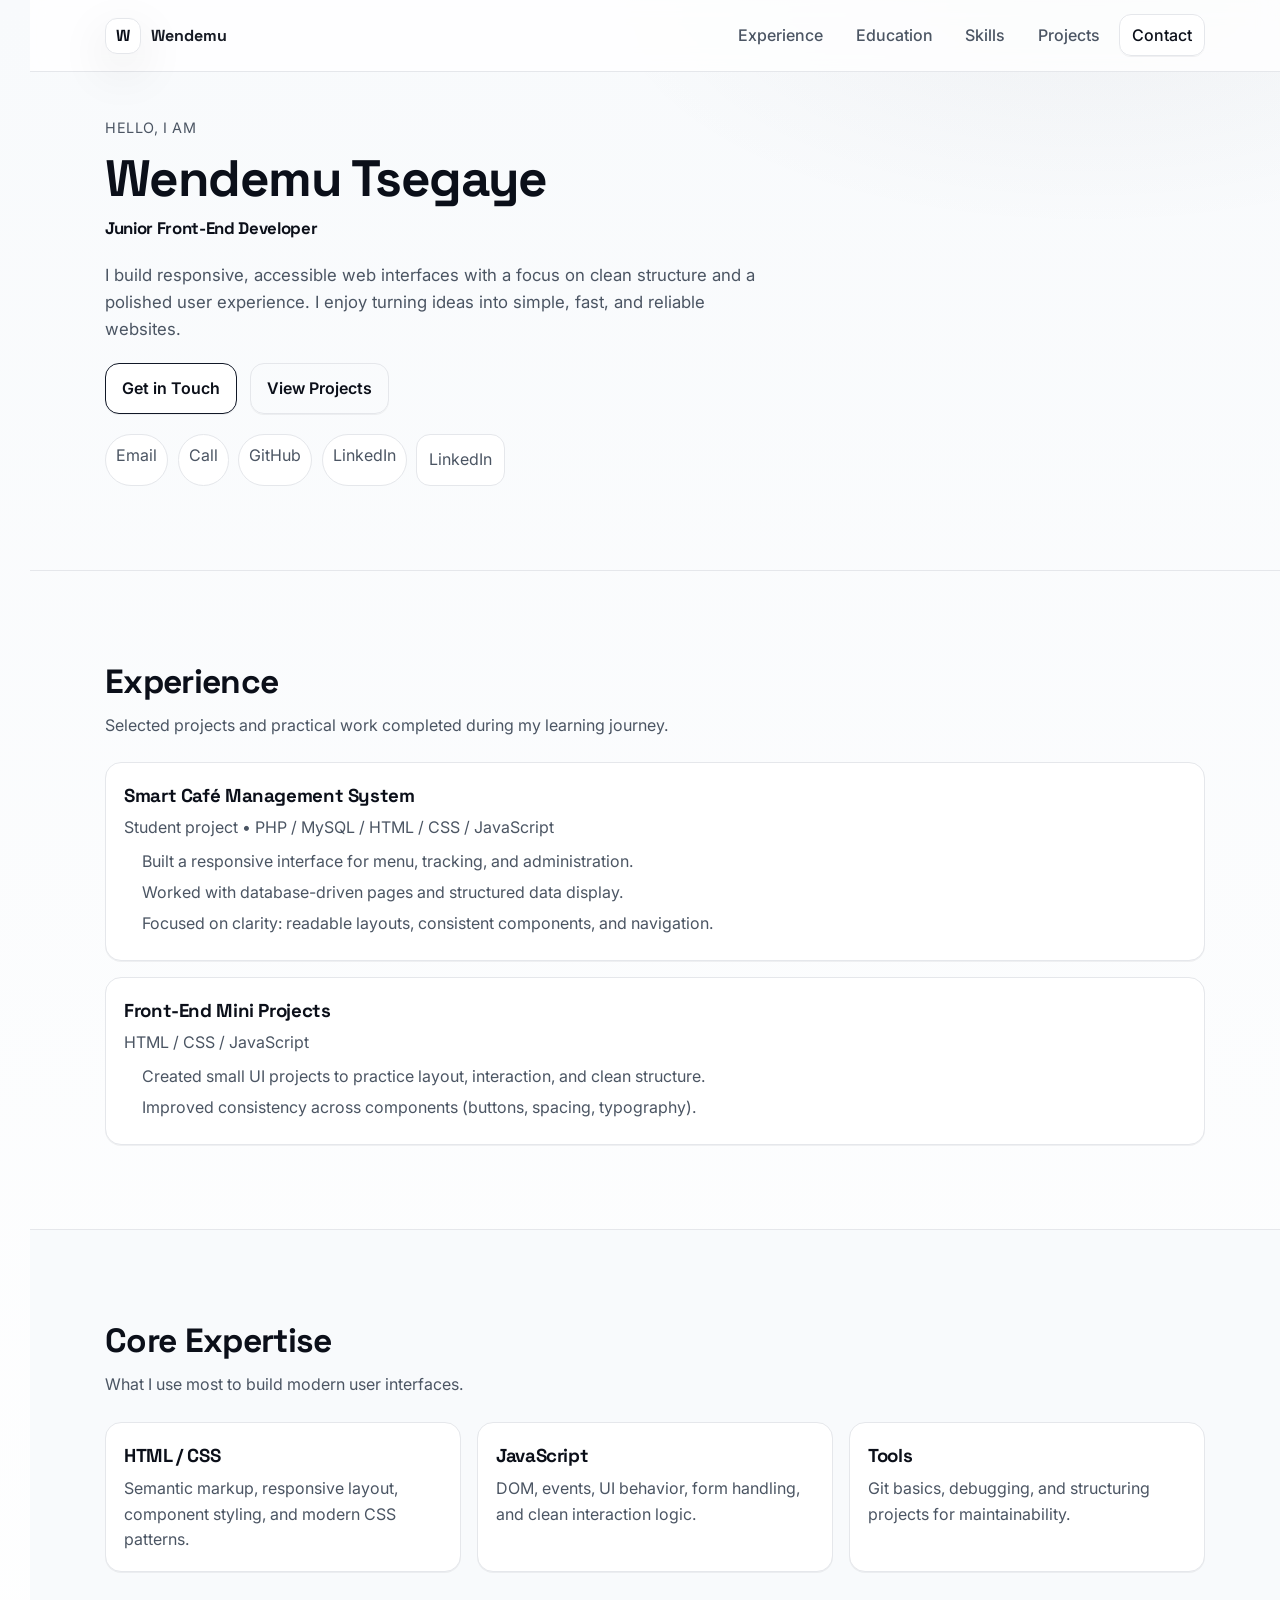
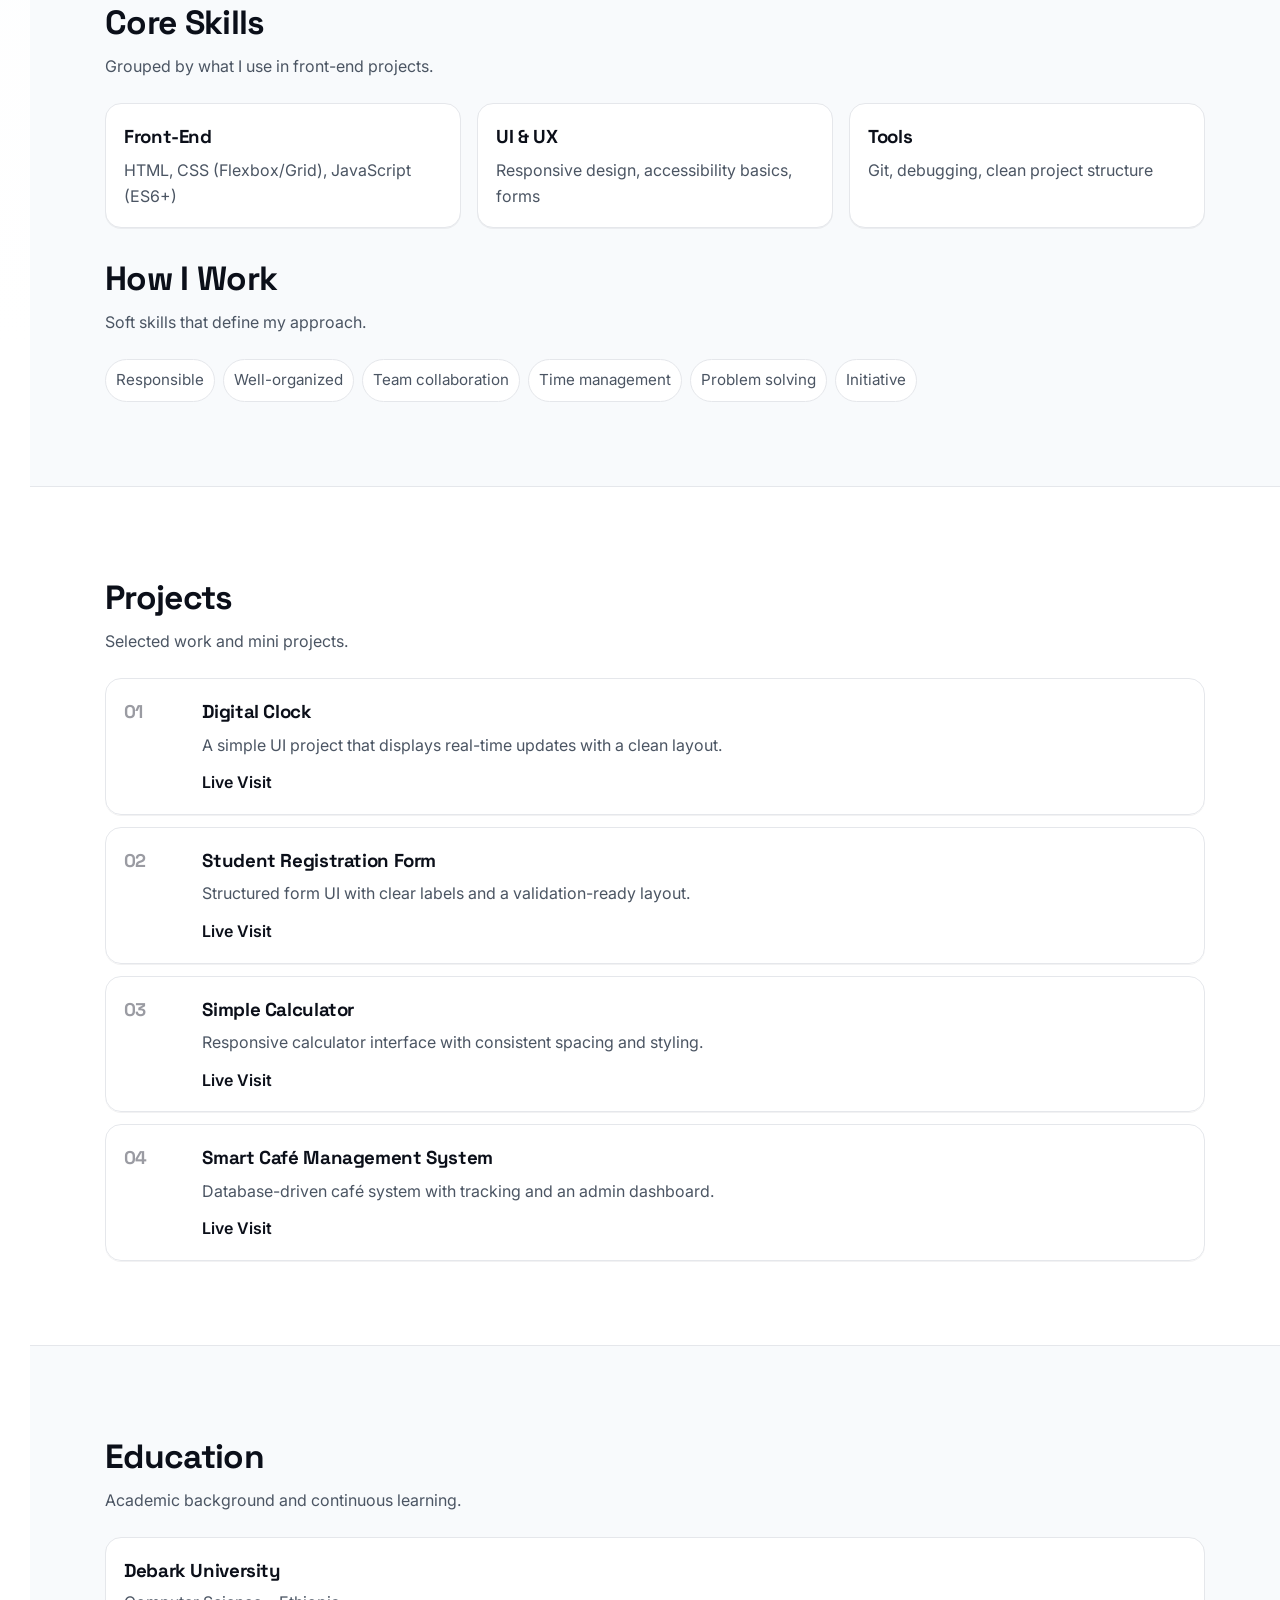
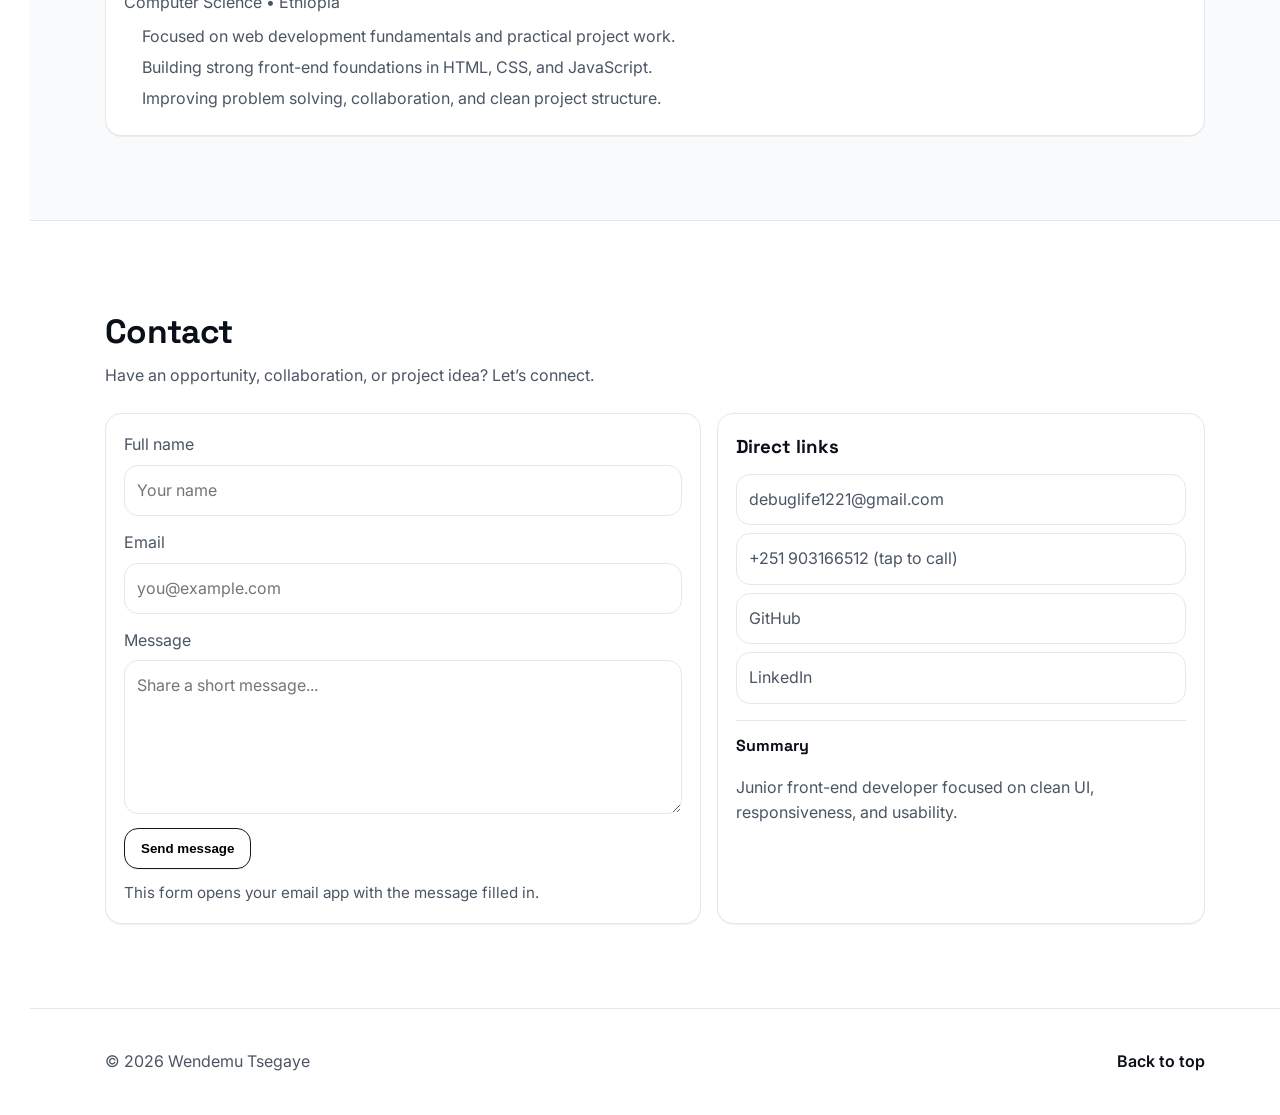
==== commit 28103651: "@@@@@@@@@" ====
--- a/index.html
+++ b/index.html
@@ -60,13 +60,15 @@
 
           <div class="hero-links" aria-label="Quick links">
             <a class="chip" href="mailto:debuglife1221@gmail.com" title="Email">Email</a>
-            <a class="chip" href="tel:+251900000000" title="Call">Call</a>
+            <a class="chip" href="tel:+251903166512" title="Call">Call</a>
             <a class="chip" href="https://github.com/debug-life21" target="_blank" rel="noreferrer">GitHub</a>
-            <a class="chip" href="https://linkedin.com/in/your-linkedin" target="_blank" rel="noreferrer">LinkedIn</a>
-          </div>
-
-          <p class="hero-location muted">Based in Ethiopia • Open to internship and junior roles</p>
-        </div>
+            <a class="chip" href="https://linkedin.com/in/wendmachew-tsegaye" target="_blank" rel="noreferrer">LinkedIn</a>
+            <a class="contact-link" href="https://linkedin.com/in/wendmachew-tsegaye" target="_blank" rel="noreferrer">LinkedIn</a>
+          </div>
+        </div>
+
+        <!-- Photo placeholder (add a real image later) -->
+       
       </div>
       <div class="hero-bg" aria-hidden="true"></div>
     </section>
@@ -228,7 +230,7 @@
           <article class="timeline-item reveal">
             <div class="timeline-top">
               <h3>Debark University</h3>
-              <p class="timeline-meta muted">Information Technology • Ethiopia</p>
+              <p class="timeline-meta muted">Computer Science • Ethiopia</p>
             </div>
             <ul class="list">
               <li>Focused on web development fundamentals and practical project work.</li>
@@ -272,9 +274,9 @@
             <h3>Direct links</h3>
             <div class="contact-links">
               <a class="contact-link" href="mailto:debuglife1221@gmail.com">debuglife1221@gmail.com</a>
-              <a class="contact-link" href="tel:+251900000000">+251 900 000 000 (tap to call)</a>
+              <a class="contact-link" href="tel:+251903166512">+251 903166512 (tap to call)</a>
               <a class="contact-link" href="https://github.com/debug-life21" target="_blank" rel="noreferrer">GitHub</a>
-              <a class="contact-link" href="https://linkedin.com/in/your-linkedin" target="_blank" rel="noreferrer">LinkedIn</a>
+              <a class="contact-link" href="https://linkedin.com/in/wendmachew-tsegaye" target="_blank" rel="noreferrer">LinkedIn</a>
             </div>
 
             <div class="availability">
--- a/port.css
+++ b/port.css
@@ -28,7 +28,7 @@
   * { box-sizing: border-box; }
   html { scroll-behavior: smooth; }
   body {
-    margin: 0;
+    margin: 0 0 0 30px;
     font-family: var(--font-body);
     color: var(--text);
     background:
@@ -36,6 +36,7 @@
       radial-gradient(900px 420px at 85% 0%, rgba(15, 23, 42, 0.04), transparent 55%),
       linear-gradient(180deg, var(--bg), #ffffff 45%);
     line-height: 1.6;
+   
   }
   
   a { color: inherit; text-decoration: none; }
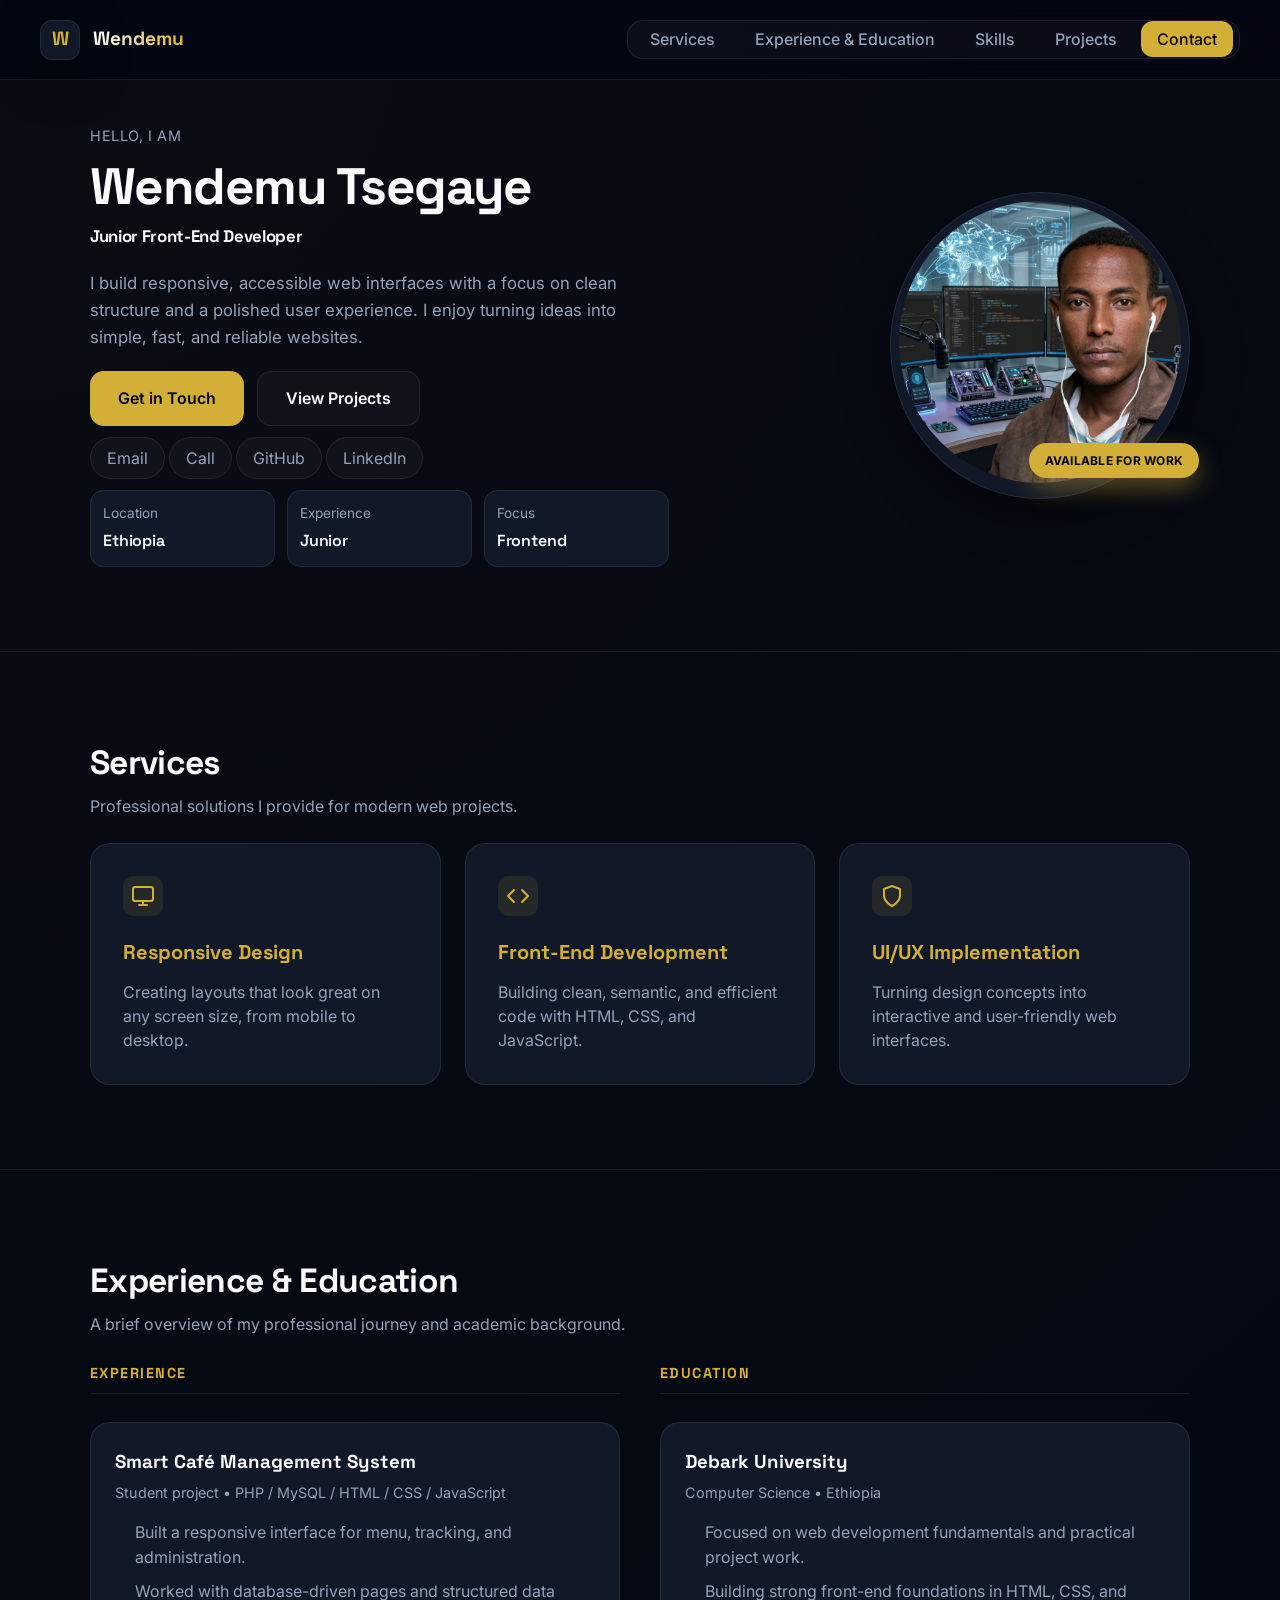
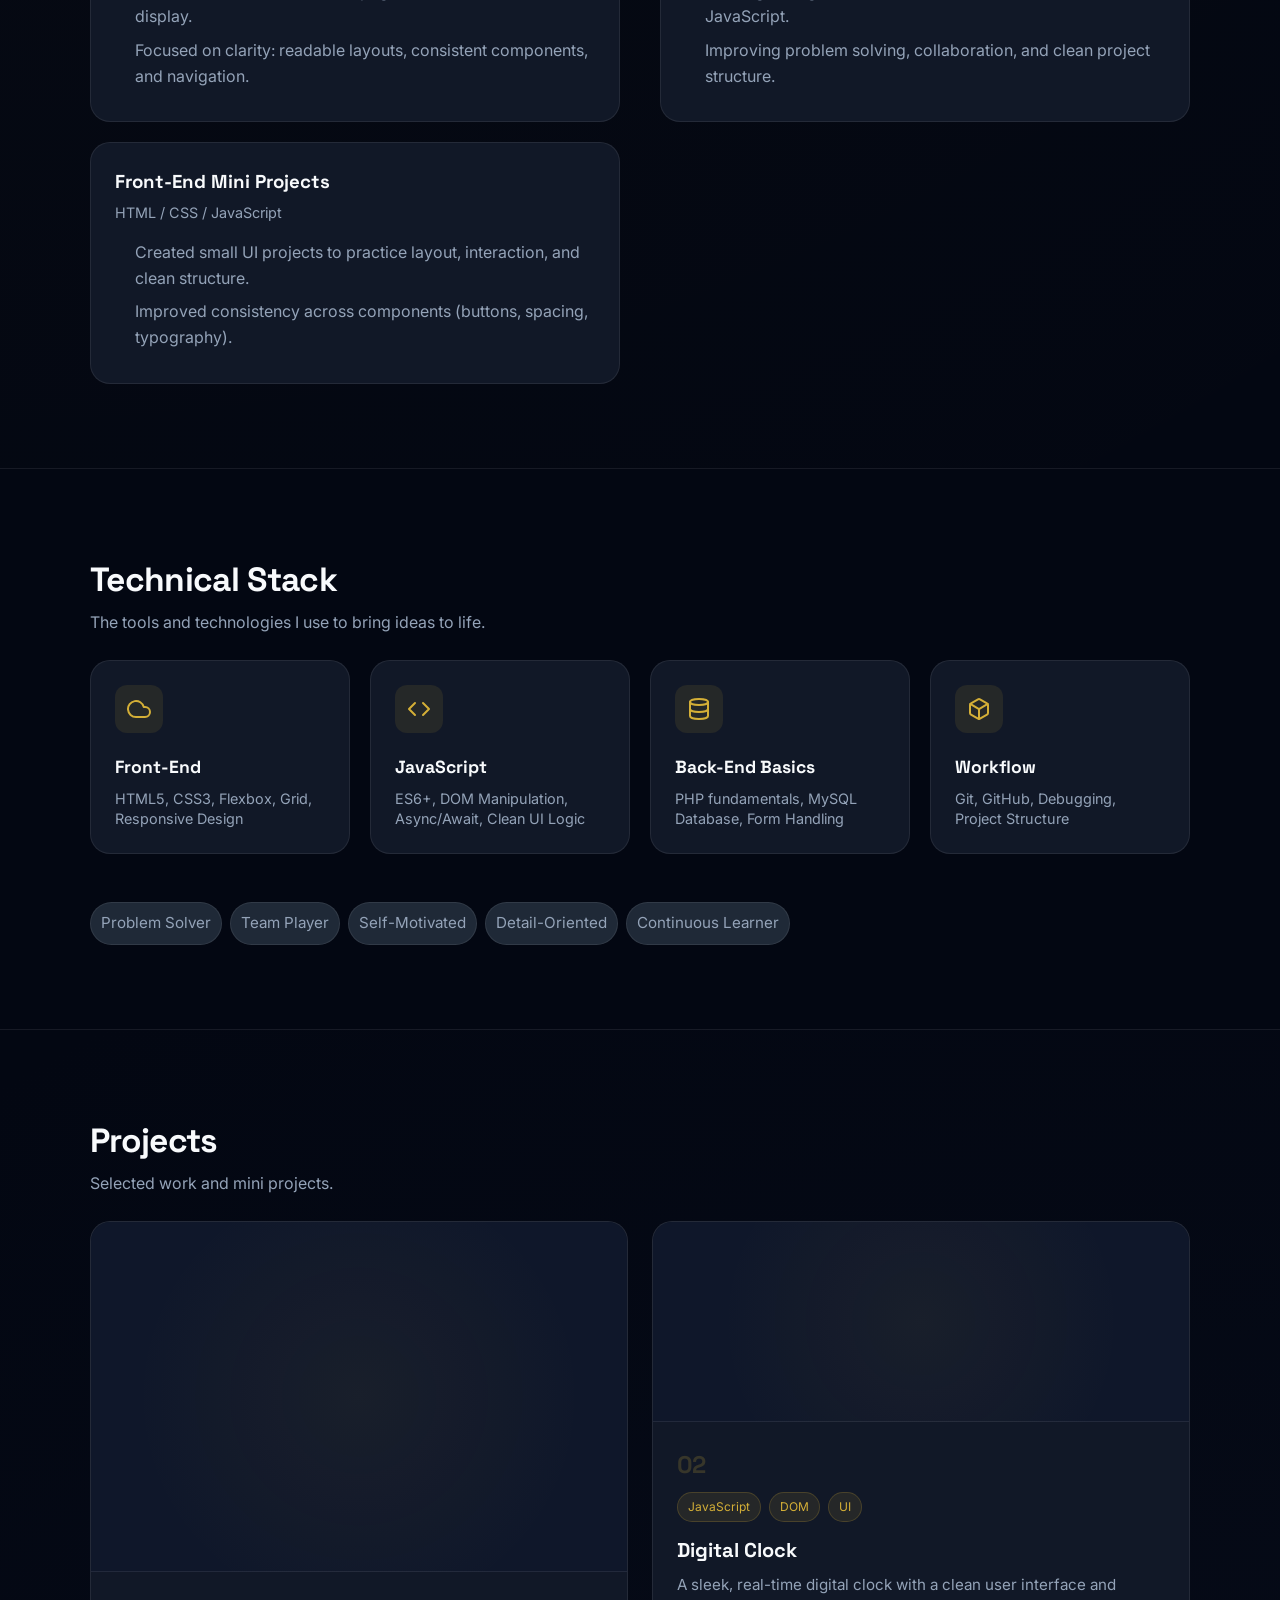
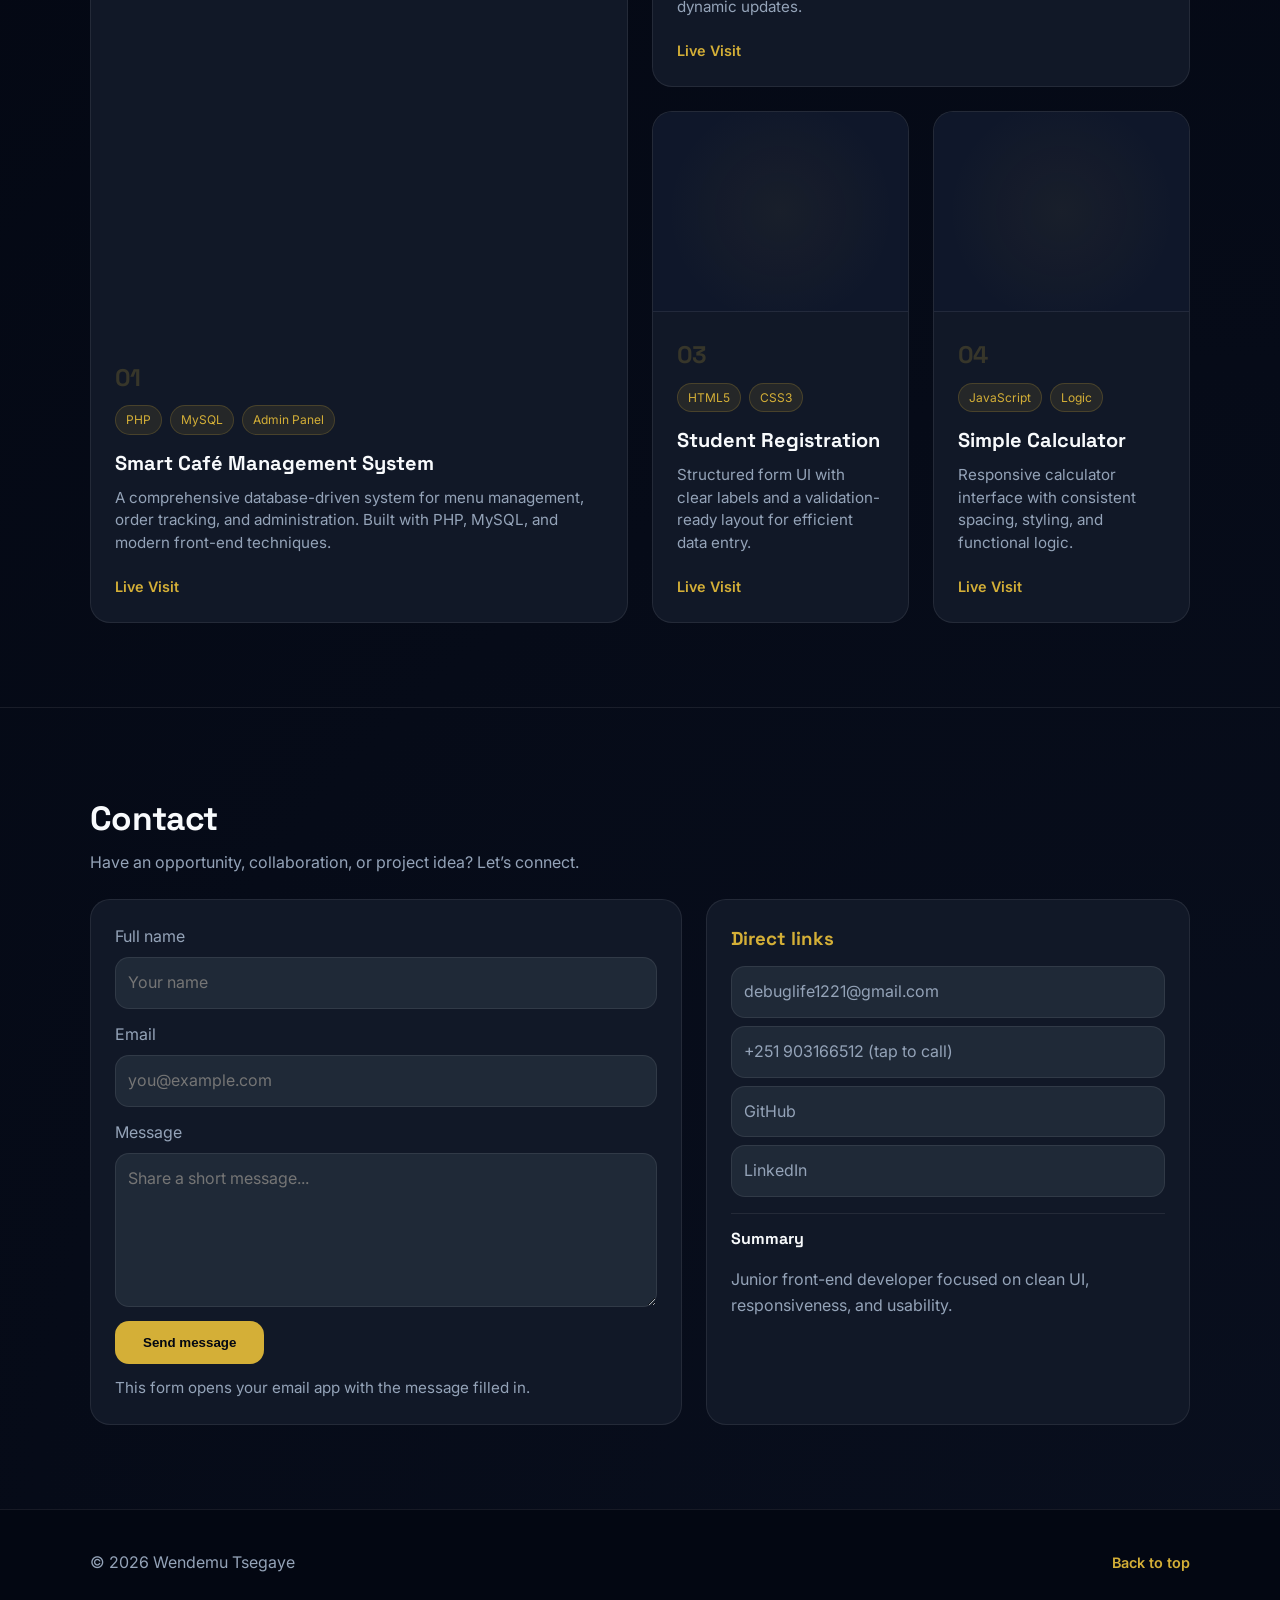
==== commit 3e9ce64d: "my portfolio modified to modernize and professional style" ====
--- a/index.html
+++ b/index.html
@@ -33,8 +33,8 @@
       </button>
 
       <ul id="nav-links" class="nav-links">
-        <li><a href="#experience">Experience</a></li>
-        <li><a href="#education">Education</a></li>
+        <li><a href="#services">Services</a></li>
+        <li><a href="#experience">Experience & Education</a></li>
         <li><a href="#skills">Skills</a></li>
         <li><a href="#projects">Projects</a></li>
         <li><a class="nav-cta" href="#contact">Contact</a></li>
@@ -44,8 +44,8 @@
 
   <main id="top">
     <section class="section hero">
-      <div class="container hero-grid hero-grid--simple">
-        <div class="reveal">
+      <div class="container hero-grid">
+        <div class="hero-content reveal">
           <p class="eyebrow">Hello, I am</p>
           <h1 class="hero-title">Wendemu Tsegaye</h1>
           <p class="hero-subtitle hero-role">Junior Front-End Developer</p>
@@ -63,46 +63,114 @@
             <a class="chip" href="tel:+251903166512" title="Call">Call</a>
             <a class="chip" href="https://github.com/debug-life21" target="_blank" rel="noreferrer">GitHub</a>
             <a class="chip" href="https://linkedin.com/in/wendmachew-tsegaye" target="_blank" rel="noreferrer">LinkedIn</a>
-            <a class="contact-link" href="https://linkedin.com/in/wendmachew-tsegaye" target="_blank" rel="noreferrer">LinkedIn</a>
-          </div>
-        </div>
-
-        <!-- Photo placeholder (add a real image later) -->
-       
+          </div>
+
+          <dl class="hero-stats">
+            <div class="stat">
+              <dt>Location</dt>
+              <dd>Ethiopia</dd>
+            </div>
+            <div class="stat">
+              <dt>Experience</dt>
+              <dd>Junior</dd>
+            </div>
+            <div class="stat">
+              <dt>Focus</dt>
+              <dd>Frontend</dd>
+            </div>
+          </dl>
+        </div>
+
+        <div class="hero-visual reveal" data-delay="200">
+          <div class="visual-card">
+            <img src="image.png" alt="Wendemu Tsegaye" class="profile-img">
+            <div class="visual-badge">Available for work</div>
+          </div>
+        </div>
       </div>
       <div class="hero-bg" aria-hidden="true"></div>
     </section>
 
+    <section id="services" class="section">
+      <div class="container">
+        <div class="section-head reveal">
+          <h2>Services</h2>
+          <p class="muted">Professional solutions I provide for modern web projects.</p>
+        </div>
+        <div class="services-grid">
+          <div class="service-card reveal" data-delay="0">
+            <div class="service-icon">
+              <svg width="24" height="24" viewBox="0 0 24 24" fill="none" stroke="currentColor" stroke-width="2" stroke-linecap="round" stroke-linejoin="round"><rect x="2" y="3" width="20" height="14" rx="2" ry="2"/><line x1="8" y1="21" x2="16" y2="21"/><line x1="12" y1="17" x2="12" y2="21"/></svg>
+            </div>
+            <h4>Responsive Design</h4>
+            <p>Creating layouts that look great on any screen size, from mobile to desktop.</p>
+          </div>
+          <div class="service-card reveal" data-delay="100">
+            <div class="service-icon">
+              <svg width="24" height="24" viewBox="0 0 24 24" fill="none" stroke="currentColor" stroke-width="2" stroke-linecap="round" stroke-linejoin="round"><polyline points="16 18 22 12 16 6"/><polyline points="8 6 2 12 8 18"/></svg>
+            </div>
+            <h4>Front-End Development</h4>
+            <p>Building clean, semantic, and efficient code with HTML, CSS, and JavaScript.</p>
+          </div>
+          <div class="service-card reveal" data-delay="200">
+            <div class="service-icon">
+              <svg width="24" height="24" viewBox="0 0 24 24" fill="none" stroke="currentColor" stroke-width="2" stroke-linecap="round" stroke-linejoin="round"><path d="M12 22s8-4 8-10V5l-8-3-8 3v7c0 6 8 10 8 10z"/></svg>
+            </div>
+            <h4>UI/UX Implementation</h4>
+            <p>Turning design concepts into interactive and user-friendly web interfaces.</p>
+          </div>
+        </div>
+      </div>
+    </section>
+
     <section id="experience" class="section">
       <div class="container">
         <div class="section-head reveal">
-          <h2>Experience</h2>
-          <p class="muted">Selected projects and practical work completed during my learning journey.</p>
+          <h2>Experience & Education</h2>
+          <p class="muted">A brief overview of my professional journey and academic background.</p>
         </div>
 
         <div class="timeline">
-          <article class="timeline-item reveal">
-            <div class="timeline-top">
-              <h3>Smart Café Management System</h3>
-              <p class="timeline-meta muted">Student project • PHP / MySQL / HTML / CSS / JavaScript</p>
-            </div>
-            <ul class="list">
-              <li>Built a responsive interface for menu, tracking, and administration.</li>
-              <li>Worked with database-driven pages and structured data display.</li>
-              <li>Focused on clarity: readable layouts, consistent components, and navigation.</li>
-            </ul>
-          </article>
-
-          <article class="timeline-item reveal">
-            <div class="timeline-top">
-              <h3>Front-End Mini Projects</h3>
-              <p class="timeline-meta muted">HTML / CSS / JavaScript</p>
-            </div>
-            <ul class="list">
-              <li>Created small UI projects to practice layout, interaction, and clean structure.</li>
-              <li>Improved consistency across components (buttons, spacing, typography).</li>
-            </ul>
-          </article>
+          <div class="timeline-group">
+            <h4 class="timeline-title">Experience</h4>
+            <article class="timeline-item reveal">
+              <div class="timeline-top">
+                <h3>Smart Café Management System</h3>
+                <p class="timeline-meta muted">Student project • PHP / MySQL / HTML / CSS / JavaScript</p>
+              </div>
+              <ul class="list">
+                <li>Built a responsive interface for menu, tracking, and administration.</li>
+                <li>Worked with database-driven pages and structured data display.</li>
+                <li>Focused on clarity: readable layouts, consistent components, and navigation.</li>
+              </ul>
+            </article>
+
+            <article class="timeline-item reveal">
+              <div class="timeline-top">
+                <h3>Front-End Mini Projects</h3>
+                <p class="timeline-meta muted">HTML / CSS / JavaScript</p>
+              </div>
+              <ul class="list">
+                <li>Created small UI projects to practice layout, interaction, and clean structure.</li>
+                <li>Improved consistency across components (buttons, spacing, typography).</li>
+              </ul>
+            </article>
+          </div>
+
+          <div class="timeline-group">
+            <h4 class="timeline-title">Education</h4>
+            <article class="timeline-item reveal">
+              <div class="timeline-top">
+                <h3>Debark University</h3>
+                <p class="timeline-meta muted">Computer Science • Ethiopia</p>
+              </div>
+              <ul class="list">
+                <li>Focused on web development fundamentals and practical project work.</li>
+                <li>Building strong front-end foundations in HTML, CSS, and JavaScript.</li>
+                <li>Improving problem solving, collaboration, and clean project structure.</li>
+              </ul>
+            </article>
+          </div>
         </div>
       </div>
     </section>
@@ -110,56 +178,47 @@
     <section id="skills" class="section alt">
       <div class="container">
         <div class="section-head reveal">
-          <h2>Core Expertise</h2>
-          <p class="muted">What I use most to build modern user interfaces.</p>
-        </div>
-
-        <div class="expertise-grid">
-          <div class="expertise-card reveal">
-            <h3>HTML / CSS</h3>
-            <p class="muted">Semantic markup, responsive layout, component styling, and modern CSS patterns.</p>
-          </div>
-          <div class="expertise-card reveal">
+          <h2>Technical Stack</h2>
+          <p class="muted">The tools and technologies I use to bring ideas to life.</p>
+        </div>
+
+        <div class="skills-grid-modern">
+          <div class="skill-modern-card reveal" data-delay="0">
+            <div class="skill-modern-icon">
+              <svg width="24" height="24" viewBox="0 0 24 24" fill="none" stroke="currentColor" stroke-width="2" stroke-linecap="round" stroke-linejoin="round"><path d="M18 10h-1.26A8 8 0 1 0 9 20h9a5 5 0 0 0 0-10z"/></svg>
+            </div>
+            <h3>Front-End</h3>
+            <p>HTML5, CSS3, Flexbox, Grid, Responsive Design</p>
+          </div>
+          <div class="skill-modern-card reveal" data-delay="100">
+            <div class="skill-modern-icon">
+              <svg width="24" height="24" viewBox="0 0 24 24" fill="none" stroke="currentColor" stroke-width="2" stroke-linecap="round" stroke-linejoin="round"><polyline points="16 18 22 12 16 6"/><polyline points="8 6 2 12 8 18"/></svg>
+            </div>
             <h3>JavaScript</h3>
-            <p class="muted">DOM, events, UI behavior, form handling, and clean interaction logic.</p>
-          </div>
-          <div class="expertise-card reveal">
-            <h3>Tools</h3>
-            <p class="muted">Git basics, debugging, and structuring projects for maintainability.</p>
-          </div>
-        </div>
-
-        <div class="section-head reveal" style="margin-top: 1.5rem;">
-          <h2>Core Skills</h2>
-          <p class="muted">Grouped by what I use in front-end projects.</p>
-        </div>
-
-        <div class="skills-categories">
-          <div class="skill-group reveal">
-            <h3>Front-End</h3>
-            <p class="muted">HTML, CSS (Flexbox/Grid), JavaScript (ES6+)</p>
-          </div>
-          <div class="skill-group reveal">
-            <h3>UI & UX</h3>
-            <p class="muted">Responsive design, accessibility basics, forms</p>
-          </div>
-          <div class="skill-group reveal">
-            <h3>Tools</h3>
-            <p class="muted">Git, debugging, clean project structure</p>
-          </div>
-        </div>
-
-        <div class="section-head reveal" style="margin-top: 1.5rem;">
-          <h2>How I Work</h2>
-          <p class="muted">Soft skills that define my approach.</p>
-        </div>
-        <div class="tag-cloud reveal" aria-label="Soft skills">
-          <span class="tag">Responsible</span>
-          <span class="tag">Well-organized</span>
-          <span class="tag">Team collaboration</span>
-          <span class="tag">Time management</span>
-          <span class="tag">Problem solving</span>
-          <span class="tag">Initiative</span>
+            <p>ES6+, DOM Manipulation, Async/Await, Clean UI Logic</p>
+          </div>
+          <div class="skill-modern-card reveal" data-delay="200">
+            <div class="skill-modern-icon">
+              <svg width="24" height="24" viewBox="0 0 24 24" fill="none" stroke="currentColor" stroke-width="2" stroke-linecap="round" stroke-linejoin="round"><ellipse cx="12" cy="5" rx="9" ry="3"/><path d="M21 12c0 1.66-4 3-9 3s-9-1.34-9-3"/><path d="M3 5v14c0 1.66 4 3 9 3s9-1.34 9-3V5"/></svg>
+            </div>
+            <h3>Back-End Basics</h3>
+            <p>PHP fundamentals, MySQL Database, Form Handling</p>
+          </div>
+          <div class="skill-modern-card reveal" data-delay="300">
+            <div class="skill-modern-icon">
+              <svg width="24" height="24" viewBox="0 0 24 24" fill="none" stroke="currentColor" stroke-width="2" stroke-linecap="round" stroke-linejoin="round"><path d="M21 16V8a2 2 0 0 0-1-1.73l-7-4a2 2 0 0 0-2 0l-7 4A2 2 0 0 0 3 8v8a2 2 0 0 0 1 1.73l7 4a2 2 0 0 0 2 0l7-4A2 2 0 0 0 21 16z"/><polyline points="3.27 6.96 12 12.01 20.73 6.96"/><line x1="12" y1="22.08" x2="12" y2="12"/></svg>
+            </div>
+            <h3>Workflow</h3>
+            <p>Git, GitHub, Debugging, Project Structure</p>
+          </div>
+        </div>
+
+        <div class="tag-cloud reveal" style="margin-top: 3rem;" aria-label="Professional qualities">
+          <span class="tag">Problem Solver</span>
+          <span class="tag">Team Player</span>
+          <span class="tag">Self-Motivated</span>
+          <span class="tag">Detail-Oriented</span>
+          <span class="tag">Continuous Learner</span>
         </div>
       </div>
     </section>
@@ -171,76 +230,76 @@
           <p class="muted">Selected work and mini projects.</p>
         </div>
 
-        <div class="project-list">
-          <article class="project-row reveal">
-            <div class="project-num">01</div>
-            <div class="project-main">
+        <div class="projects-grid">
+          <article class="project large reveal" data-delay="0">
+            <div class="thumb"></div>
+            <div class="project-body">
+              <div class="project-num">01</div>
+              <div class="project-tags">
+                <span class="tag">PHP</span>
+                <span class="tag">MySQL</span>
+                <span class="tag">Admin Panel</span>
+              </div>
+              <h3>Smart Café Management System</h3>
+              <p>A comprehensive database-driven system for menu management, order tracking, and administration. Built with PHP, MySQL, and modern front-end techniques.</p>
+              <div class="project-links">
+                <a class="link" href="dku_cafe/cafe/index.php" target="_blank">Live Visit</a>
+              </div>
+            </div>
+          </article>
+
+          <article class="project wide reveal" data-delay="100">
+            <div class="thumb"></div>
+            <div class="project-body">
+              <div class="project-num">02</div>
+              <div class="project-tags">
+                <span class="tag">JavaScript</span>
+                <span class="tag">DOM</span>
+                <span class="tag">UI</span>
+              </div>
               <h3>Digital Clock</h3>
-              <p class="muted">A simple UI project that displays real-time updates with a clean layout.</p>
+              <p>A sleek, real-time digital clock with a clean user interface and dynamic updates.</p>
               <div class="project-links">
                 <a class="link" target="_blank" href="digitalclock.html">Live Visit</a>
               </div>
             </div>
           </article>
 
-          <article class="project-row reveal">
-            <div class="project-num">02</div>
-            <div class="project-main">
-              <h3>Student Registration Form</h3>
-              <p class="muted">Structured form UI with clear labels and a validation-ready layout.</p>
+          <article class="project reveal" data-delay="200">
+            <div class="thumb"></div>
+            <div class="project-body">
+              <div class="project-num">03</div>
+              <div class="project-tags">
+                <span class="tag">HTML5</span>
+                <span class="tag">CSS3</span>
+              </div>
+              <h3>Student Registration</h3>
+              <p>Structured form UI with clear labels and a validation-ready layout for efficient data entry.</p>
               <div class="project-links">
                 <a class="link" target="_blank" href="student registration.html">Live Visit</a>
               </div>
             </div>
           </article>
 
-          <article class="project-row reveal">
-            <div class="project-num">03</div>
-            <div class="project-main">
+          <article class="project reveal" data-delay="300">
+            <div class="thumb"></div>
+            <div class="project-body">
+              <div class="project-num">04</div>
+              <div class="project-tags">
+                <span class="tag">JavaScript</span>
+                <span class="tag">Logic</span>
+              </div>
               <h3>Simple Calculator</h3>
-              <p class="muted">Responsive calculator interface with consistent spacing and styling.</p>
+              <p>Responsive calculator interface with consistent spacing, styling, and functional logic.</p>
               <div class="project-links">
                 <a class="link" href="calcu.html" target="_blank">Live Visit</a>
               </div>
             </div>
           </article>
-
-          <article class="project-row reveal">
-            <div class="project-num">04</div>
-            <div class="project-main">
-              <h3>Smart Café Management System</h3>
-              <p class="muted">Database-driven café system with tracking and an admin dashboard.</p>
-              <div class="project-links">
-                <a class="link" href="dku_cafe/cafe/index.php" target="_blank">Live Visit</a>
-              </div>
-            </div>
-          </article>
-        </div>
-      </div>
-    </section>
-
-    <section id="education" class="section alt">
-      <div class="container">
-        <div class="section-head reveal">
-          <h2>Education</h2>
-          <p class="muted">Academic background and continuous learning.</p>
-        </div>
-
-        <div class="timeline">
-          <article class="timeline-item reveal">
-            <div class="timeline-top">
-              <h3>Debark University</h3>
-              <p class="timeline-meta muted">Computer Science • Ethiopia</p>
-            </div>
-            <ul class="list">
-              <li>Focused on web development fundamentals and practical project work.</li>
-              <li>Building strong front-end foundations in HTML, CSS, and JavaScript.</li>
-              <li>Improving problem solving, collaboration, and clean project structure.</li>
-            </ul>
-          </article>
-        </div>
-      </div>
-    </section>
+        </div>
+      </div>
+    </section>
+
 
     <section id="contact" class="section">
       <div class="container">
--- a/port.css
+++ b/port.css
@@ -2,41 +2,42 @@
    Accent color is customizable via --accent. */
 
   :root {
-    /* White-only, minimal theme (no colors/gradients). */
-    --bg: #f8fafc; /* subtle off-white for depth */
-    --bg-2: #ffffff;
-    --surface: #ffffff;
-    --surface-2: #ffffff;
-    --text: #0b0f19;
-    --muted: #4b5563;
-    --border: #e5e7eb;
-    --ring: rgba(17, 24, 39, 0.35);
-    --border-strong: #111827;
-
-    --accent: #111827;
-
-    --shadow: 0 16px 50px rgba(2, 6, 23, 0.10);
-    --shadow-soft: 0 10px 30px rgba(2, 6, 23, 0.08);
-    --radius: 16px;
-
-    --font-body: "Inter", system-ui, -apple-system, Segoe UI, Roboto, Arial, sans-serif;
-    --font-head: "Space Grotesk", system-ui, -apple-system, Segoe UI, Roboto, Arial, sans-serif;
-
-    --nav-h: 72px;
+    /* Premium Midnight & Gold Theme */
+    --bg: #030712; /* Deep midnight blue */
+    --bg-2: #0f172a;
+    --surface: #111827;
+    --surface-2: #1f2937;
+    --text: #f8fafc;
+    --muted: #94a3b8;
+    --border: rgba(255, 255, 255, 0.08);
+    --ring: rgba(212, 175, 55, 0.3);
+    --border-strong: rgba(212, 175, 55, 0.4);
+
+    --accent: #d4af37; /* Gold */
+    --accent-hover: #f59e0b;
+
+    --shadow: 0 16px 50px rgba(0, 0, 0, 0.4);
+    --shadow-soft: 0 10px 30px rgba(0, 0, 0, 0.3);
+    --radius: 20px;
+
+    --font-body: "Inter", system-ui, -apple-system, sans-serif;
+    --font-head: "Space Grotesk", system-ui, -apple-system, sans-serif;
+
+    --nav-h: 80px;
   }
   
   * { box-sizing: border-box; }
   html { scroll-behavior: smooth; }
   body {
-    margin: 0 0 0 30px;
+    margin: 0;
     font-family: var(--font-body);
     color: var(--text);
-    background:
-      radial-gradient(900px 400px at 20% -10%, rgba(15, 23, 42, 0.05), transparent 60%),
-      radial-gradient(900px 420px at 85% 0%, rgba(15, 23, 42, 0.04), transparent 55%),
-      linear-gradient(180deg, var(--bg), #ffffff 45%);
+    background: var(--bg);
+    background-image: 
+      radial-gradient(circle at 0% 0%, rgba(212, 175, 55, 0.03) 0%, transparent 50%),
+      radial-gradient(circle at 100% 100%, rgba(15, 23, 42, 0.5) 0%, transparent 50%);
     line-height: 1.6;
-   
+    -webkit-font-smoothing: antialiased;
   }
   
   a { color: inherit; text-decoration: none; }
@@ -49,7 +50,7 @@
     padding: 10px 12px;
     border-radius: 12px;
     border: 1px solid var(--border);
-    background: #ffffff;
+    background: var(--surface);
     color: var(--text);
     transform: translateY(-200%);
     transition: transform 160ms ease;
@@ -105,13 +106,13 @@
     height: var(--nav-h);
     display: flex;
     align-items: center;
-    backdrop-filter: blur(10px);
-    background: rgba(255, 255, 255, 0.80);
+    backdrop-filter: blur(12px);
+    background: rgba(3, 7, 18, 0.8);
     border-bottom: 1px solid var(--border);
   }
   
   .nav {
-    width: min(1100px, calc(100% - 2rem));
+    width: min(1200px, calc(100% - 3rem));
     margin: 0 auto;
     display: flex;
     align-items: center;
@@ -121,50 +122,62 @@
   .brand {
     display: inline-flex;
     align-items: center;
-    gap: 0.6rem;
+    gap: 0.8rem;
     font-family: var(--font-head);
     font-weight: 700;
+    font-size: 1.2rem;
   }
   .brand-mark {
-    width: 36px;
-    height: 36px;
+    width: 40px;
+    height: 40px;
     display: grid;
     place-items: center;
     border-radius: 12px;
-    background: #ffffff;
+    background: var(--surface);
     border: 1px solid var(--border);
     box-shadow: var(--shadow);
-  }
-  .brand-text { opacity: 0.95; }
+    color: var(--accent);
+  }
+  .brand-text { 
+    background: linear-gradient(to right, #fff, var(--accent));
+    -webkit-background-clip: text;
+    -webkit-text-fill-color: transparent;
+  }
   
   .nav-links {
     display: flex;
     align-items: center;
-    gap: 0.4rem;
+    gap: 0.5rem;
+    background: rgba(255, 255, 255, 0.03);
+    padding: 6px;
+    border-radius: 16px;
+    border: 1px solid var(--border);
   }
   .nav-links a {
-    padding: 10px 12px;
+    padding: 8px 16px;
     border-radius: 12px;
     color: var(--muted);
     font-weight: 500;
-    border: 1px solid transparent;
+    transition: all 0.2s ease;
   }
   .nav-links a:hover {
     color: var(--text);
-    background: rgba(15, 23, 42, 0.04);
+    background: rgba(255, 255, 255, 0.05);
   }
   .nav-cta {
-    color: var(--text) !important;
-    background: #ffffff;
-    border: 1px solid var(--border-strong);
-  }
-  .nav-cta:hover { background: #ffffff; }
+    color: var(--bg) !important;
+    background: var(--accent) !important;
+    border: none !important;
+  }
+  .nav-cta:hover { 
+    background: var(--accent-hover) !important;
+    transform: scale(1.05);
+  }
 
   .nav-links a.active {
     color: var(--text);
-    border: 1px solid var(--border);
-    background: #ffffff;
-    box-shadow: 0 1px 0 rgba(2, 6, 23, 0.05);
+    border: 1px solid var(--accent);
+    background: rgba(212, 175, 55, 0.1);
   }
   
   /* Mobile nav */
@@ -211,11 +224,52 @@
   .hero-grid {
     position: relative;
     display: grid;
-    grid-template-columns: 1.2fr 0.8fr;
-    gap: 2.25rem;
-    align-items: center;
-  }
-  .hero-grid--simple { grid-template-columns: 1fr; }
+    grid-template-columns: 1.1fr 0.9fr;
+    gap: 3rem;
+    align-items: center;
+  }
+  .hero-visual {
+    display: flex;
+    justify-content: flex-end;
+    align-items: center;
+  }
+  .visual-card {
+    position: relative;
+    width: min(300px, 100%);
+    aspect-ratio: 1/1;
+    border-radius: 50%;
+    background: var(--surface);
+    border: 1px solid var(--border);
+    padding: 8px;
+    box-shadow: var(--shadow);
+    transition: transform 0.6s cubic-bezier(0.16, 1, 0.3, 1);
+  }
+  .visual-card:hover {
+    transform: scale(1.05);
+  }
+  .profile-img {
+    width: 100%;
+    height: 100%;
+    object-fit: cover;
+    border-radius: 50%;
+    background: var(--bg-2);
+  }
+  .visual-badge {
+    position: absolute;
+    bottom: 20px;
+    right: -10px;
+    left: auto;
+    background: var(--accent);
+    color: var(--bg);
+    padding: 8px 16px;
+    border-radius: 999px;
+    font-weight: 700;
+    font-size: 0.75rem;
+    box-shadow: 0 10px 25px rgba(212, 175, 55, 0.4);
+    letter-spacing: 0.02em;
+    text-transform: uppercase;
+    z-index: 2;
+  }
   .eyebrow {
     margin: 0 0 0.75rem;
     color: var(--muted);
@@ -230,12 +284,6 @@
     line-height: 1.1;
     font-size: clamp(2.1rem, 4vw, 3.2rem);
   }
-  .accent {
-    color: var(--text);
-    background: linear-gradient(180deg, transparent 60%, rgba(15, 23, 42, 0.10) 0);
-    border-radius: 10px;
-    padding: 0 0.2rem;
-  }
   .hero-subtitle {
     margin: 0 0 1.25rem;
     color: var(--muted);
@@ -256,32 +304,51 @@
     display: inline-flex;
     align-items: center;
     justify-content: center;
-    gap: 0.5rem;
-    padding: 12px 16px;
+    gap: 0.6rem;
+    padding: 14px 28px;
     border-radius: 14px;
     border: 1px solid var(--border);
     font-weight: 600;
-    box-shadow: 0 1px 0 rgba(2, 6, 23, 0.05);
+    transition: all 0.3s cubic-bezier(0.4, 0, 0.2, 1);
   }
   .button.primary {
-    border-color: var(--border-strong);
-    background: #ffffff;
-  }
-  .button.primary:hover { background: rgba(15, 23, 42, 0.02); }
-  .button.ghost:hover { background: rgba(15, 23, 42, 0.02); }
-  .button:hover { transform: translateY(-1px); box-shadow: var(--shadow-soft); }
-  .button { transition: transform 160ms ease, background 180ms ease, border-color 180ms ease, box-shadow 180ms ease; }
-  
-  .hero-links { display: flex; gap: 0.6rem; flex-wrap: wrap; }
+    background: var(--accent);
+    color: var(--bg);
+    border: none;
+  }
+  .button.primary:hover { 
+    background: var(--accent-hover);
+    box-shadow: 0 0 30px rgba(212, 175, 55, 0.25);
+  }
+  .button.ghost {
+    background: rgba(255, 255, 255, 0.03);
+    color: var(--text);
+  }
+  .button.ghost:hover {
+    background: rgba(255, 255, 255, 0.08);
+  }
+  .button:hover { transform: translateY(-3px); }
+
+  .accent {
+    color: var(--accent);
+    background: none;
+    padding: 0;
+  }
+
   .chip {
     border: 1px solid var(--border);
-    background: #ffffff;
-    padding: 8px 10px;
+    background: rgba(255, 255, 255, 0.03);
+    padding: 10px 16px;
     border-radius: 999px;
     color: var(--muted);
-  }
-  .chip:hover { color: var(--text); box-shadow: var(--shadow-soft); transform: translateY(-1px); }
-  .chip { transition: transform 160ms ease, box-shadow 180ms ease, background 180ms ease; }
+    transition: all 0.3s ease;
+  }
+  .chip:hover { 
+    color: var(--accent); 
+    border-color: var(--accent);
+    background: rgba(212, 175, 55, 0.05);
+    transform: translateY(-2px); 
+  }
 
   .hero-stats {
     margin: 1.1rem 0 0;
@@ -294,7 +361,7 @@
     border: 1px solid var(--border);
     border-radius: 14px;
     padding: 12px 12px;
-    background: rgba(255, 255, 255, 0.75);
+    background: var(--surface);
     backdrop-filter: blur(10px);
   }
   .stat dt {
@@ -315,17 +382,7 @@
     grid-template-columns: repeat(3, 1fr);
     gap: 1rem;
   }
-  .about-card {
-    border: 1px solid var(--border);
-    background: #ffffff;
-    border-radius: var(--radius);
-    padding: 18px;
-    box-shadow: 0 1px 0 rgba(2, 6, 23, 0.05);
-  }
-
-  .services {
-    margin-top: 1.5rem;
-  }
+
   .services-title {
     margin: 0 0 0.75rem;
     font-family: var(--font-head);
@@ -334,112 +391,76 @@
   .services-grid {
     display: grid;
     grid-template-columns: repeat(3, 1fr);
-    gap: 1rem;
+    gap: 1.5rem;
   }
   .service-card {
     border: 1px solid var(--border);
     border-radius: var(--radius);
-    padding: 18px;
-    background: #ffffff;
-    box-shadow: 0 1px 0 rgba(2, 6, 23, 0.05);
+    padding: 32px;
+    background: var(--surface);
+    transition: all 0.3s ease;
+  }
+  .service-card:hover {
+    border-color: var(--accent);
+    transform: translateY(-5px);
+  }
+  .service-icon {
+    width: 40px;
+    height: 40px;
+    display: grid;
+    place-items: center;
+    border-radius: 10px;
+    background: rgba(212, 175, 55, 0.1);
+    color: var(--accent);
+    margin-bottom: 1.25rem;
   }
   .service-card h4 {
-    margin: 0 0 0.35rem;
-    font-family: var(--font-head);
-    letter-spacing: -0.02em;
-  }
-  .service-card p { margin: 0; }
-  .about-card h3 {
+    margin: 0 0 0.75rem;
+    font-size: 1.25rem;
+    font-family: var(--font-head);
+    color: var(--accent);
+  }
+  .service-card p { margin: 0; color: var(--muted); line-height: 1.5; }
+
+  /* Skills Modern */
+  .skills-grid-modern {
+    display: grid;
+    grid-template-columns: repeat(4, 1fr);
+    gap: 1.25rem;
+  }
+  .skill-modern-card {
+    background: var(--surface);
+    border: 1px solid var(--border);
+    border-radius: var(--radius);
+    padding: 24px;
+    transition: all 0.4s cubic-bezier(0.16, 1, 0.3, 1);
+  }
+  .skill-modern-card:hover {
+    border-color: var(--accent);
+    transform: translateY(-5px);
+    box-shadow: 0 10px 30px rgba(0,0,0,0.3);
+  }
+  .skill-modern-icon {
+    width: 48px;
+    height: 48px;
+    border-radius: 12px;
+    background: rgba(212, 175, 55, 0.1);
+    color: var(--accent);
+    display: grid;
+    place-items: center;
+    margin-bottom: 1.25rem;
+  }
+  .skill-modern-card h3 {
     margin: 0 0 0.5rem;
-    font-family: var(--font-head);
-    letter-spacing: -0.02em;
-  }
-  .list { margin: 0; padding-left: 1.1rem; color: var(--muted); }
-  .list li { margin: 0.35rem 0; }
-  
-  /* About avatar (small, in front of section) */
-  .about-avatar-wrap {
-    display: grid;
-    place-items: center;
-    margin: -18px 0 18px;
-    position: relative;
-    z-index: 2;
-  }
-  .about-avatar {
-    width: 92px;
-    height: 92px;
-    border-radius: 18px;
-    border: 1px solid var(--border);
-    background: #ffffff;
-    box-shadow: var(--shadow);
-    overflow: hidden;
-  }
-  .about-avatar img {
-    width: 100%;
-    height: 100%;
-    object-fit: cover;
-    display: block;
-  }
-
-  /* Experience */
-  .timeline {
-    display: grid;
-    gap: 1rem;
-  }
-  .timeline-item {
-    border: 1px solid var(--border);
-    border-radius: var(--radius);
-    padding: 18px;
-    background: #ffffff;
-    box-shadow: 0 1px 0 rgba(2, 6, 23, 0.05);
-  }
-  .timeline-top {
-    display: grid;
-    gap: 0.25rem;
-    margin-bottom: 0.5rem;
-  }
-  .timeline-top h3 {
+    font-size: 1.1rem;
+    font-family: var(--font-head);
+    color: var(--text);
+  }
+  .skill-modern-card p {
     margin: 0;
-    font-family: var(--font-head);
-    letter-spacing: -0.02em;
-  }
-  .timeline-meta { margin: 0; }
-
-  /* Skills */
-  .skills-grid {
-    display: grid;
-    grid-template-columns: repeat(2, 1fr);
-    gap: 0.9rem;
-  }
-  .skill {
-    border: 1px solid var(--border);
-    background: #ffffff;
-    border-radius: var(--radius);
-    padding: 16px;
-    box-shadow: 0 1px 0 rgba(2, 6, 23, 0.05);
-  }
-  .skill-top {
-    display: flex;
-    align-items: baseline;
-    justify-content: space-between;
-    gap: 1rem;
-    margin-bottom: 10px;
-  }
-  .skill-name { font-weight: 700; font-family: var(--font-head); }
-  .skill-level { color: var(--muted); font-size: 0.95rem; }
-  .bar {
-    height: 10px;
-    border-radius: 999px;
-    background: #ffffff;
-    border: 1px solid var(--border);
-    overflow: hidden;
-  }
-  .bar span {
-    display: block;
-    height: 100%;
-    border-radius: 999px;
-    background: var(--text);
-    opacity: 0.12;
+    font-size: 0.9rem;
+    color: var(--muted);
+    line-height: 1.4;
   }
 
   .tag-cloud {
@@ -454,148 +475,166 @@
     padding: 8px 10px;
     font-size: 0.95rem;
     color: var(--muted);
-    background: #ffffff;
-  }
-
-  /* Expertise + grouped skills (onesamket-like) */
-  .expertise-grid {
-    display: grid;
-    grid-template-columns: repeat(3, 1fr);
-    gap: 1rem;
-  }
-  .expertise-card {
-    border: 1px solid var(--border);
+    background: var(--surface-2);
+  }
+
+  /* About & Experience Styles */
+  .about-card, .contact-card {
+    border: 1px solid var(--border);
+    background: var(--surface);
     border-radius: var(--radius);
-    padding: 18px;
-    background: #ffffff;
-    box-shadow: 0 1px 0 rgba(2, 6, 23, 0.05);
-  }
-  .expertise-card h3 {
-    margin: 0 0 0.35rem;
-    font-family: var(--font-head);
-    letter-spacing: -0.02em;
-  }
-  .expertise-card p { margin: 0; }
-
-  .skills-categories {
-    display: grid;
-    grid-template-columns: repeat(3, 1fr);
-    gap: 1rem;
-  }
-  .skill-group {
+    padding: 24px;
+    transition: all 0.3s ease;
+  }
+  .about-card:hover, .contact-card:hover {
+    border-color: rgba(212, 175, 55, 0.2);
+    transform: translateY(-4px);
+  }
+
+  .timeline {
+    display: grid;
+    grid-template-columns: repeat(2, 1fr);
+    gap: 2.5rem;
+    align-items: start;
+  }
+  .timeline-group {
+    display: grid;
+    gap: 1.25rem;
+  }
+  .timeline-title {
+    font-family: var(--font-head);
+    font-size: 0.9rem;
+    text-transform: uppercase;
+    letter-spacing: 0.1em;
+    color: var(--accent);
+    margin: 0 0 0.5rem;
+    padding-bottom: 0.5rem;
+    border-bottom: 1px solid var(--border);
+  }
+  .timeline-item {
     border: 1px solid var(--border);
     border-radius: var(--radius);
-    padding: 18px;
-    background: #ffffff;
-    box-shadow: 0 1px 0 rgba(2, 6, 23, 0.05);
-  }
-  .skill-group h3 {
-    margin: 0 0 0.35rem;
-    font-family: var(--font-head);
-    letter-spacing: -0.02em;
-  }
-  .skill-group p { margin: 0; }
-  
-  /* Projects */
+    padding: 24px;
+    background: var(--surface);
+    transition: all 0.3s ease;
+  }
+  .timeline-item:hover {
+    border-color: var(--accent);
+  }
+  .timeline-top {
+    margin-bottom: 1rem;
+  }
+  .timeline-top h3 {
+    margin: 0 0 0.25rem;
+    font-family: var(--font-head);
+    color: var(--text);
+  }
+  .timeline-meta { margin: 0; font-size: 0.9rem; }
+
+  .list { margin: 1rem 0 0; padding-left: 1.25rem; color: var(--muted); }
+  .list li { margin: 0.5rem 0; }
+  
+  /* Projects Bento Grid */
   .projects-grid {
     display: grid;
-    grid-template-columns: repeat(2, 1fr);
-    gap: 1rem;
+    grid-template-columns: repeat(4, 1fr);
+    grid-auto-rows: minmax(200px, auto);
+    gap: 1.5rem;
   }
   .project {
-    border: 1px solid var(--border);
-    background: #ffffff;
+    position: relative;
+    border: 1px solid var(--border);
+    background: var(--surface);
     border-radius: var(--radius);
     overflow: hidden;
-    box-shadow: var(--shadow);
-    transition: transform 180ms ease, box-shadow 200ms ease;
-  }
-  .project:hover { transform: translateY(-2px); box-shadow: 0 20px 60px rgba(2, 6, 23, 0.14); }
+    transition: all 0.4s cubic-bezier(0.16, 1, 0.3, 1);
+    display: flex;
+    flex-direction: column;
+  }
+  .project:hover { 
+    transform: translateY(-8px); 
+    box-shadow: 0 20px 40px rgba(0, 0, 0, 0.5);
+    border-color: var(--accent);
+  }
+
+  /* Bento Sizes */
+  .project.large { grid-column: span 2; grid-row: span 2; }
+  .project.wide { grid-column: span 2; }
+  .project.tall { grid-row: span 2; }
+
   .thumb {
-    height: 160px;
-    background:
-      radial-gradient(600px 260px at 25% 25%, rgba(2, 6, 23, 0.10), transparent 60%),
-      radial-gradient(600px 260px at 80% 70%, rgba(2, 6, 23, 0.06), transparent 55%),
-      linear-gradient(180deg, rgba(2, 6, 23, 0.03), rgba(2, 6, 23, 0.00));
+    position: relative;
+    height: 200px;
+    background: var(--bg-2);
+    background-image: radial-gradient(circle at 50% 50%, rgba(212, 175, 55, 0.05) 0%, transparent 70%);
+    overflow: hidden;
     border-bottom: 1px solid var(--border);
   }
-  .thumb-1 { background:
-      radial-gradient(600px 260px at 20% 20%, rgba(2, 6, 23, 0.12), transparent 60%),
-      linear-gradient(180deg, rgba(2, 6, 23, 0.04), rgba(2, 6, 23, 0.00)); }
-  .thumb-2 { background:
-      radial-gradient(600px 260px at 80% 25%, rgba(2, 6, 23, 0.10), transparent 60%),
-      linear-gradient(180deg, rgba(2, 6, 23, 0.04), rgba(2, 6, 23, 0.00)); }
-  .thumb-3 { background:
-      radial-gradient(600px 260px at 30% 75%, rgba(2, 6, 23, 0.10), transparent 60%),
-      linear-gradient(180deg, rgba(2, 6, 23, 0.04), rgba(2, 6, 23, 0.00)); }
-  .thumb-5 { background:
-      radial-gradient(600px 260px at 30% 30%, rgba(2, 6, 23, 0.12), transparent 60%),
-      radial-gradient(600px 260px at 75% 70%, rgba(2, 6, 23, 0.06), transparent 60%),
-      linear-gradient(180deg, rgba(2, 6, 23, 0.04), rgba(2, 6, 23, 0.00)); }
-  .project-body { padding: 16px; }
-  .project-head {
-    display: grid;
-    gap: 0.1rem;
+  .project.large .thumb { height: 350px; }
+  
+  .project-body { 
+    padding: 24px; 
+    flex-grow: 1;
+    display: flex;
+    flex-direction: column;
+    justify-content: flex-end;
+  }
+  .project-num {
+    font-family: var(--font-head);
+    font-weight: 800;
+    letter-spacing: -0.03em;
+    color: rgba(212, 175, 55, 0.2);
+    font-size: 1.5rem;
     margin-bottom: 0.5rem;
   }
-  .project-head h3 { margin: 0; }
-  .project-head .muted { margin: 0; font-size: 0.95rem; }
-  /* (Title now handled in .project-head) */
-  .project-body p { margin: 0 0 0.9rem; color: var(--muted); }
-  .project-links { display: flex; gap: 0.7rem; flex-wrap: wrap; }
+  .project-tags {
+    display: flex;
+    flex-wrap: wrap;
+    gap: 0.5rem;
+    margin-bottom: 0.75rem;
+  }
+  .project-tags .tag {
+    font-size: 0.75rem;
+    padding: 4px 10px;
+    background: rgba(212, 175, 55, 0.1);
+    color: var(--accent);
+    border: 1px solid rgba(212, 175, 55, 0.2);
+    border-radius: 999px;
+  }
+  .project-body h3 { 
+    margin: 0 0 8px; 
+    font-size: 1.25rem;
+    font-family: var(--font-head);
+    color: var(--text);
+  }
+  .project-body p { 
+    margin: 0 0 20px; 
+    color: var(--muted);
+    font-size: 0.95rem;
+    line-height: 1.5;
+  }
+  .project-links { display: flex; gap: 1rem; }
   .link {
-    color: var(--text);
+    font-size: 0.9rem;
     font-weight: 600;
-  }
-  .link:hover { text-decoration: underline; }
+    color: var(--accent);
+    display: flex;
+    align-items: center;
+    gap: 4px;
+  }
+  .link:hover { color: var(--accent-hover); text-decoration: underline; }
   
   /* Contact */
   .contact-grid {
     display: grid;
     grid-template-columns: 1.1fr 0.9fr;
-    gap: 1rem;
-  }
-  .contact-card {
-    border: 1px solid var(--border);
-    background: #ffffff;
-    border-radius: var(--radius);
-    padding: 18px;
-    box-shadow: 0 1px 0 rgba(2, 6, 23, 0.05);
-  }
-
-  /* Numbered project list (onesamket-like) */
-  .project-list {
-    display: grid;
-    gap: 0.75rem;
-  }
-  .project-row {
-    display: grid;
-    grid-template-columns: 64px 1fr;
-    gap: 0.9rem;
-    padding: 18px;
-    border: 1px solid var(--border);
-    border-radius: var(--radius);
-    background: rgba(255, 255, 255, 0.85);
-    backdrop-filter: blur(10px);
-    box-shadow: 0 1px 0 rgba(2, 6, 23, 0.05);
-  }
-  .project-num {
-    font-family: var(--font-head);
-    font-weight: 800;
-    letter-spacing: -0.03em;
-    color: rgba(2, 6, 23, 0.40);
-    font-size: 1.15rem;
-  }
-  .project-main h3 {
-    margin: 0 0 0.35rem;
-    font-family: var(--font-head);
-    letter-spacing: -0.02em;
-  }
-  .project-main p { margin: 0 0 0.75rem; }
-  .project-row:hover { box-shadow: var(--shadow-soft); transform: translateY(-1px); transition: transform 160ms ease, box-shadow 180ms ease; }
+    gap: 1.5rem;
+  }
+
   .contact-card h3 {
     margin: 0 0 0.75rem;
     font-family: var(--font-head);
+    color: var(--accent);
   }
   label { display: grid; gap: 0.45rem; margin-bottom: 0.85rem; color: var(--muted); }
   input, textarea {
@@ -603,11 +642,11 @@
     border-radius: 14px;
     border: 1px solid var(--border);
     padding: 12px 12px;
-    background: #ffffff;
+    background: var(--surface-2);
     color: var(--text);
     font: inherit;
   }
-  input:focus, textarea:focus { outline: 2px solid rgba(17, 24, 39, 0.35); outline-offset: 2px; }
+  input:focus, textarea:focus { outline: 2px solid var(--accent); outline-offset: 2px; }
   .form-note { margin: 0.75rem 0 0; font-size: 0.95rem; }
   
   .contact-links { display: grid; gap: 0.5rem; margin: 0.75rem 0 1rem; }
@@ -615,10 +654,10 @@
     padding: 12px 12px;
     border-radius: 14px;
     border: 1px solid var(--border);
-    background: #ffffff;
-    color: var(--muted);
-  }
-  .contact-link:hover { color: var(--text); box-shadow: 0 1px 0 rgba(17, 24, 39, 0.06); }
+    background: var(--surface-2);
+    color: var(--muted);
+  }
+  .contact-link:hover { color: var(--text); background: var(--surface); box-shadow: 0 1px 0 rgba(17, 24, 39, 0.06); }
   
   .availability {
     border-top: 1px solid var(--border);
@@ -634,7 +673,7 @@
   .footer {
     border-top: 1px solid var(--border);
     padding: 24px 0;
-    background: #ffffff;
+    background: var(--bg);
   }
   .footer-inner {
     display: flex;
@@ -653,7 +692,7 @@
     height: 46px;
     border-radius: 14px;
     border: 1px solid var(--border);
-    background: #ffffff;
+    background: var(--surface);
     color: var(--text);
     cursor: pointer;
     opacity: 0;
@@ -666,17 +705,18 @@
     pointer-events: auto;
     transform: translateY(0);
   }
-  .back-to-top:hover { background: #ffffff; }
+  .back-to-top:hover { background: var(--surface-2); border-color: var(--accent); }
   
   /* Reveal on scroll (JS adds .in-view) */
   .reveal {
     opacity: 0;
-    transform: translateY(14px);
-    transition: opacity 520ms ease, transform 520ms ease;
+    transform: translateY(30px) scale(0.95);
+    transition: opacity 0.8s cubic-bezier(0.16, 1, 0.3, 1), 
+                transform 0.8s cubic-bezier(0.16, 1, 0.3, 1);
   }
   .reveal.in-view {
     opacity: 1;
-    transform: translateY(0);
+    transform: translateY(0) scale(1);
   }
 
   /* Respect reduced motion */
@@ -688,16 +728,21 @@
   }
   
   @media (max-width: 920px) {
-    .hero-grid { grid-template-columns: 1fr; }
+    .hero-grid { grid-template-columns: 1fr; text-align: center; }
+    .hero-visual { justify-content: center; margin-top: 1rem; order: -1; }
+    .hero-actions { justify-content: center; }
+    .hero-links { justify-content: center; }
     .about-grid { grid-template-columns: 1fr; }
     .services-grid { grid-template-columns: 1fr; }
-    .skills-grid { grid-template-columns: 1fr; }
+    .timeline { grid-template-columns: 1fr; gap: 2rem; }
+    .skills-grid-modern { grid-template-columns: repeat(2, 1fr); }
+    .projects-grid { grid-template-columns: repeat(2, 1fr); }
+    .contact-grid { grid-template-columns: 1fr; }
+  }
+  
+  @media (max-width: 580px) {
+    .skills-grid-modern { grid-template-columns: 1fr; }
     .projects-grid { grid-template-columns: 1fr; }
-    .contact-grid { grid-template-columns: 1fr; }
-    .hero-stats { grid-template-columns: 1fr; }
-    .expertise-grid { grid-template-columns: 1fr; }
-    .skills-categories { grid-template-columns: 1fr; }
-    .project-row { grid-template-columns: 52px 1fr; }
   }
   
   @media (max-width: 760px) {
@@ -714,7 +759,7 @@
       padding: 0.6rem;
       border-radius: 16px;
       border: 1px solid var(--border);
-      background: rgba(255, 255, 255, 0.96);
+      background: rgba(15, 23, 42, 0.96);
       backdrop-filter: blur(10px);
     }
     .nav-links.open { display: flex; }
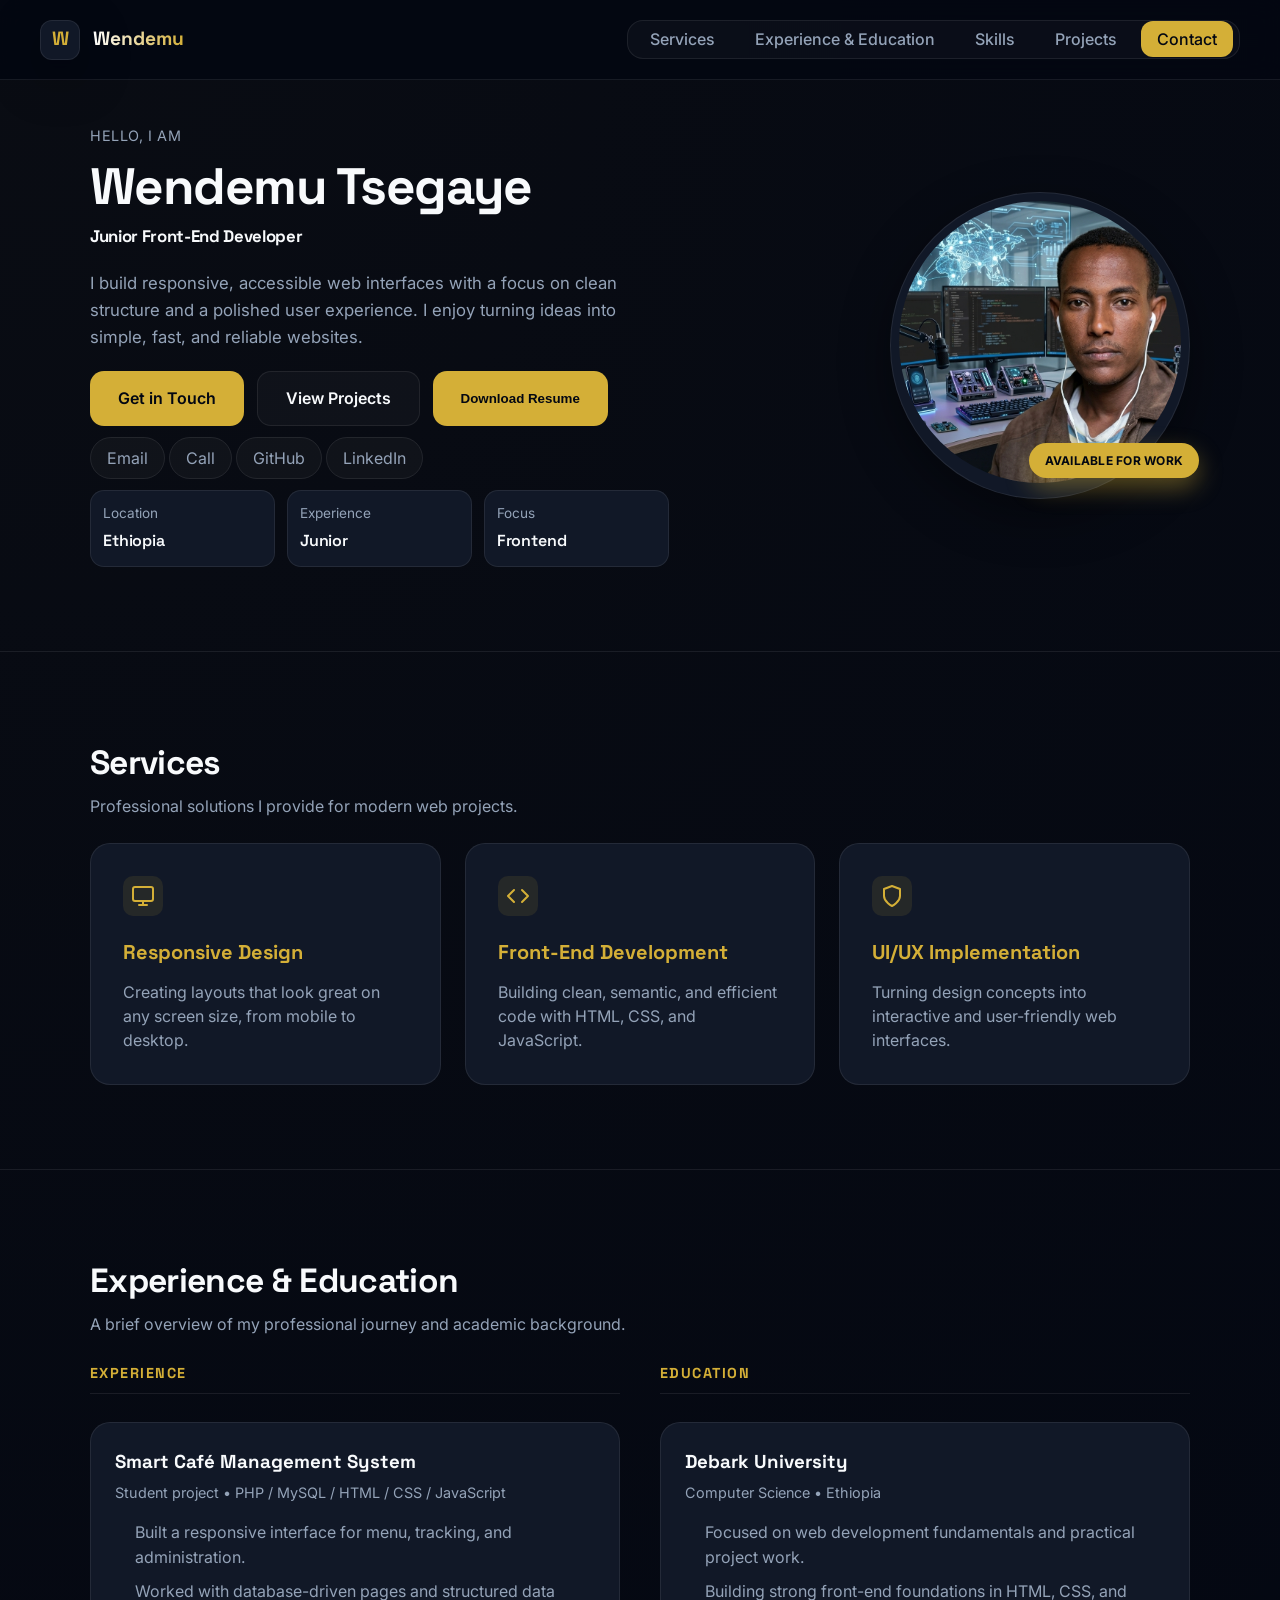
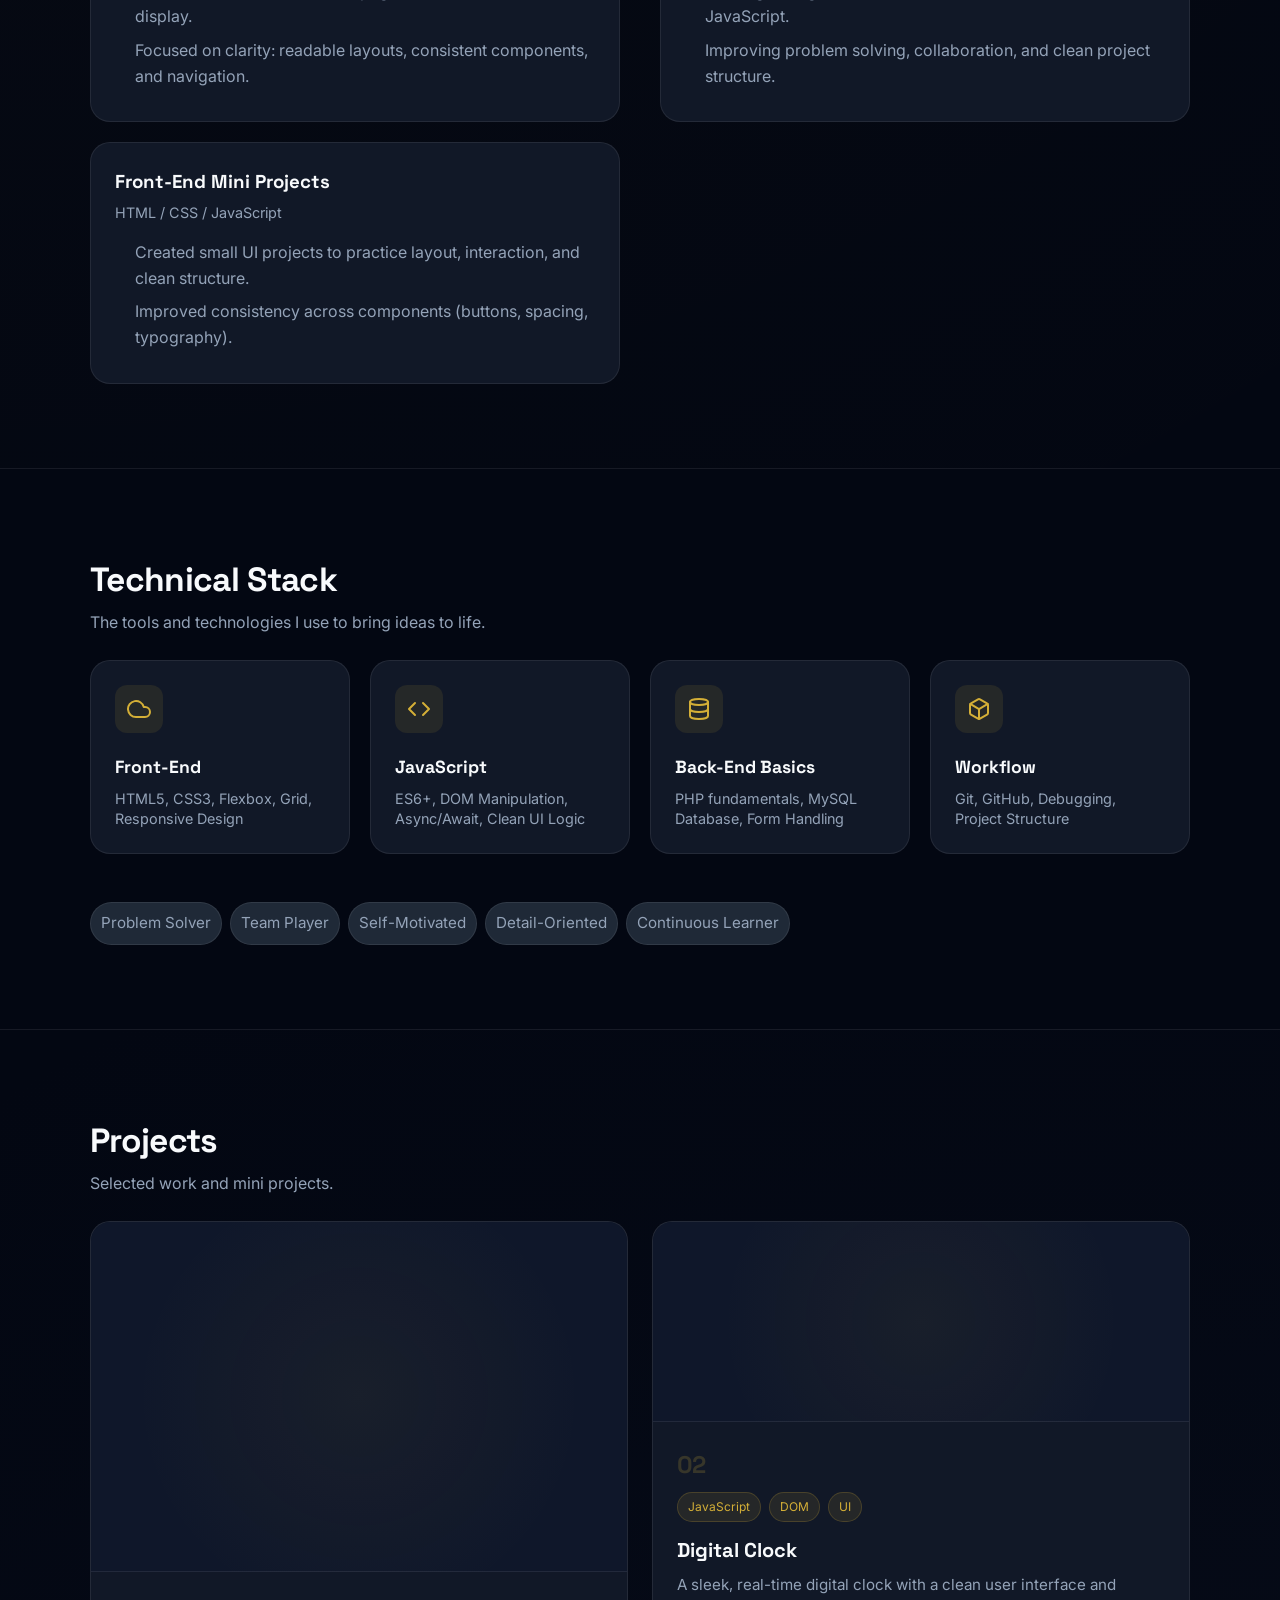
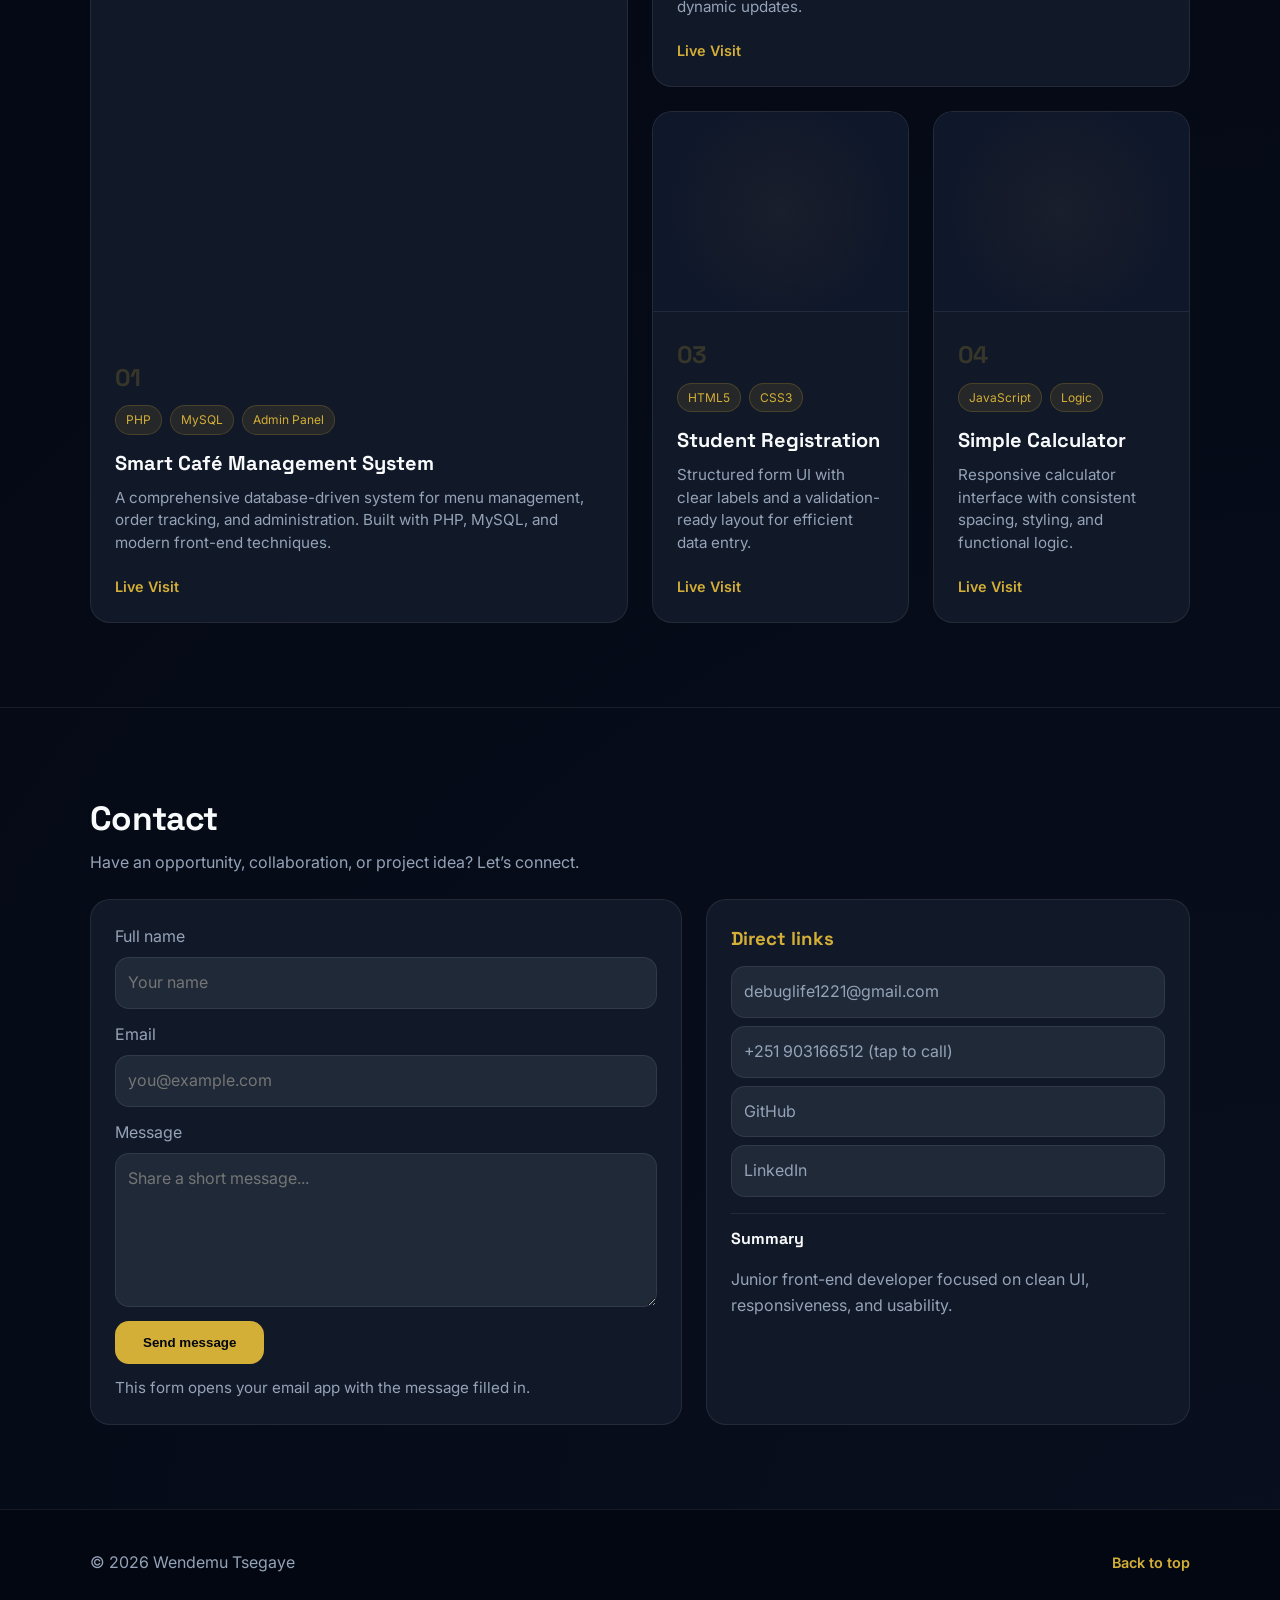
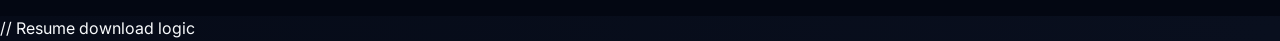
==== commit 8b098492: "my portfolio add download cv button" ====
--- a/index.html
+++ b/index.html
@@ -56,6 +56,9 @@
           <div class="hero-actions">
             <a class="button primary" href="#contact">Get in Touch</a>
             <a class="button ghost" href="#projects">View Projects</a>
+           
+          <button class="button primary" id="downloadButton">Download Resume</button>
+  
           </div>
 
           <div class="hero-links" aria-label="Quick links">
@@ -358,5 +361,33 @@
   <button id="backToTop" class="back-to-top" type="button" aria-label="Back to top">↑</button>
 
   <script src="port.js"></script>
+
+ 
+
+
+
+// Resume download logic
+
+<script>
+  const downloadButton = document.getElementById('downloadButton');
+
+  downloadButton.addEventListener('click', function() {
+    const resumeUrl = 'Wendemu_Resume.pdf';
+    const resumeName = 'resume.pdf';
+
+    const link = document.createElement('a');
+    link.href = resumeUrl;
+    link.download = resumeName;
+    link.style.display = 'none';
+
+    document.body.appendChild(link);
+
+    link.click();
+
+   
+
+    document.body.removeChild(link);
+  });
+</script>
 </body>
 </html>
--- a/port.css
+++ b/port.css
@@ -140,6 +140,7 @@
   }
   .brand-text { 
     background: linear-gradient(to right, #fff, var(--accent));
+    background-clip: text;
     -webkit-background-clip: text;
     -webkit-text-fill-color: transparent;
   }
